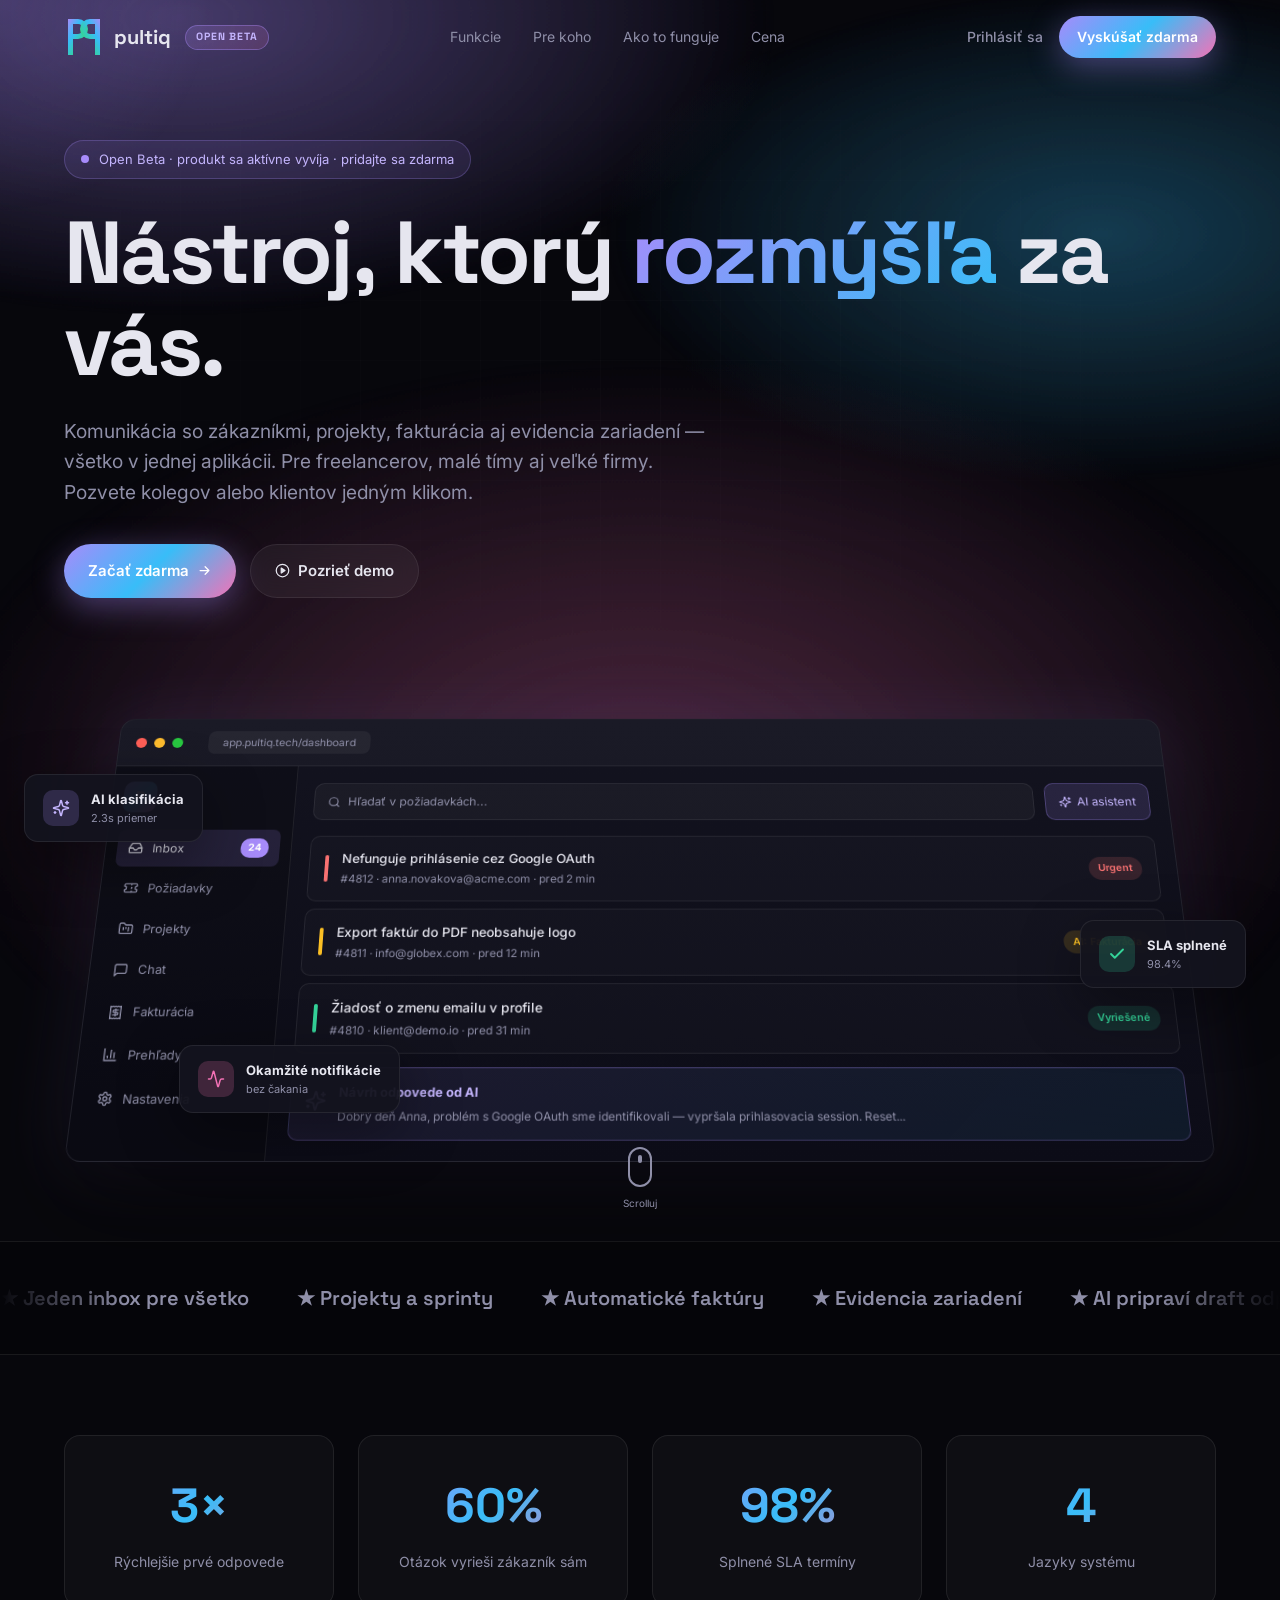
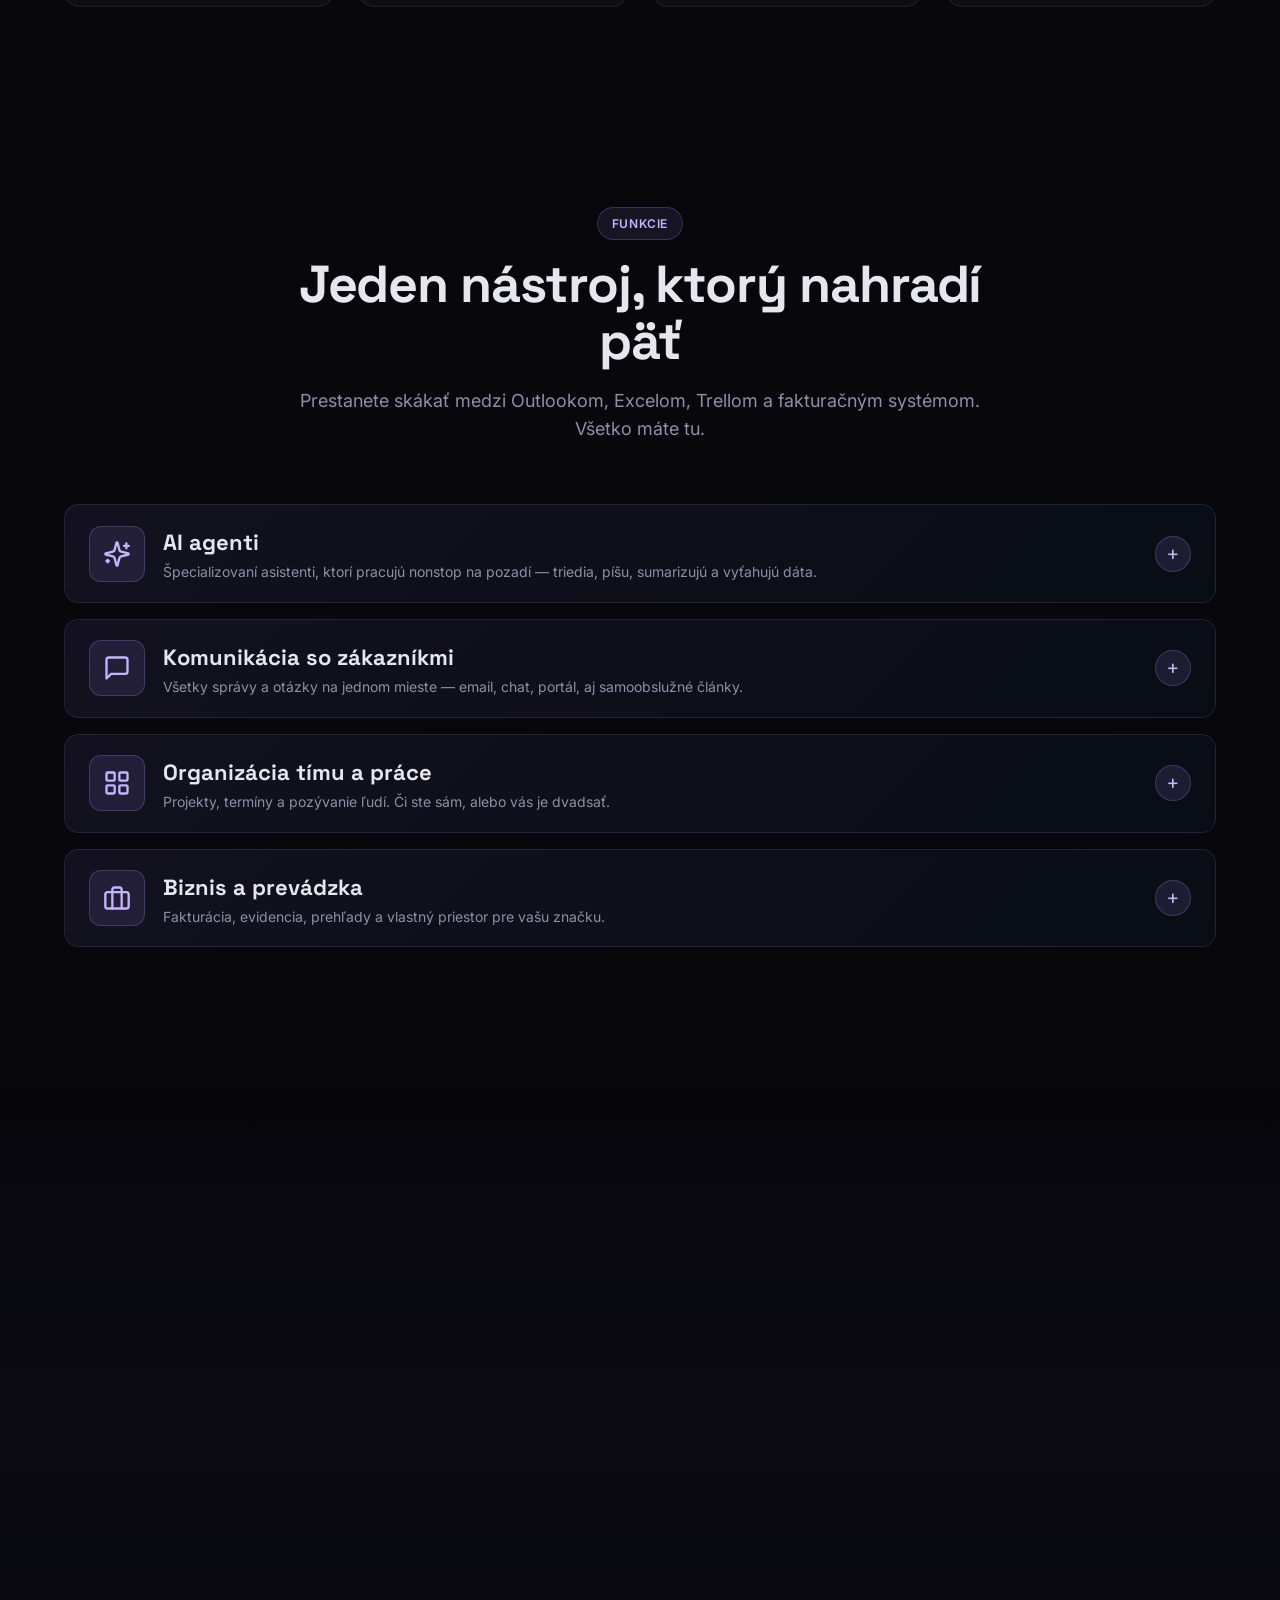
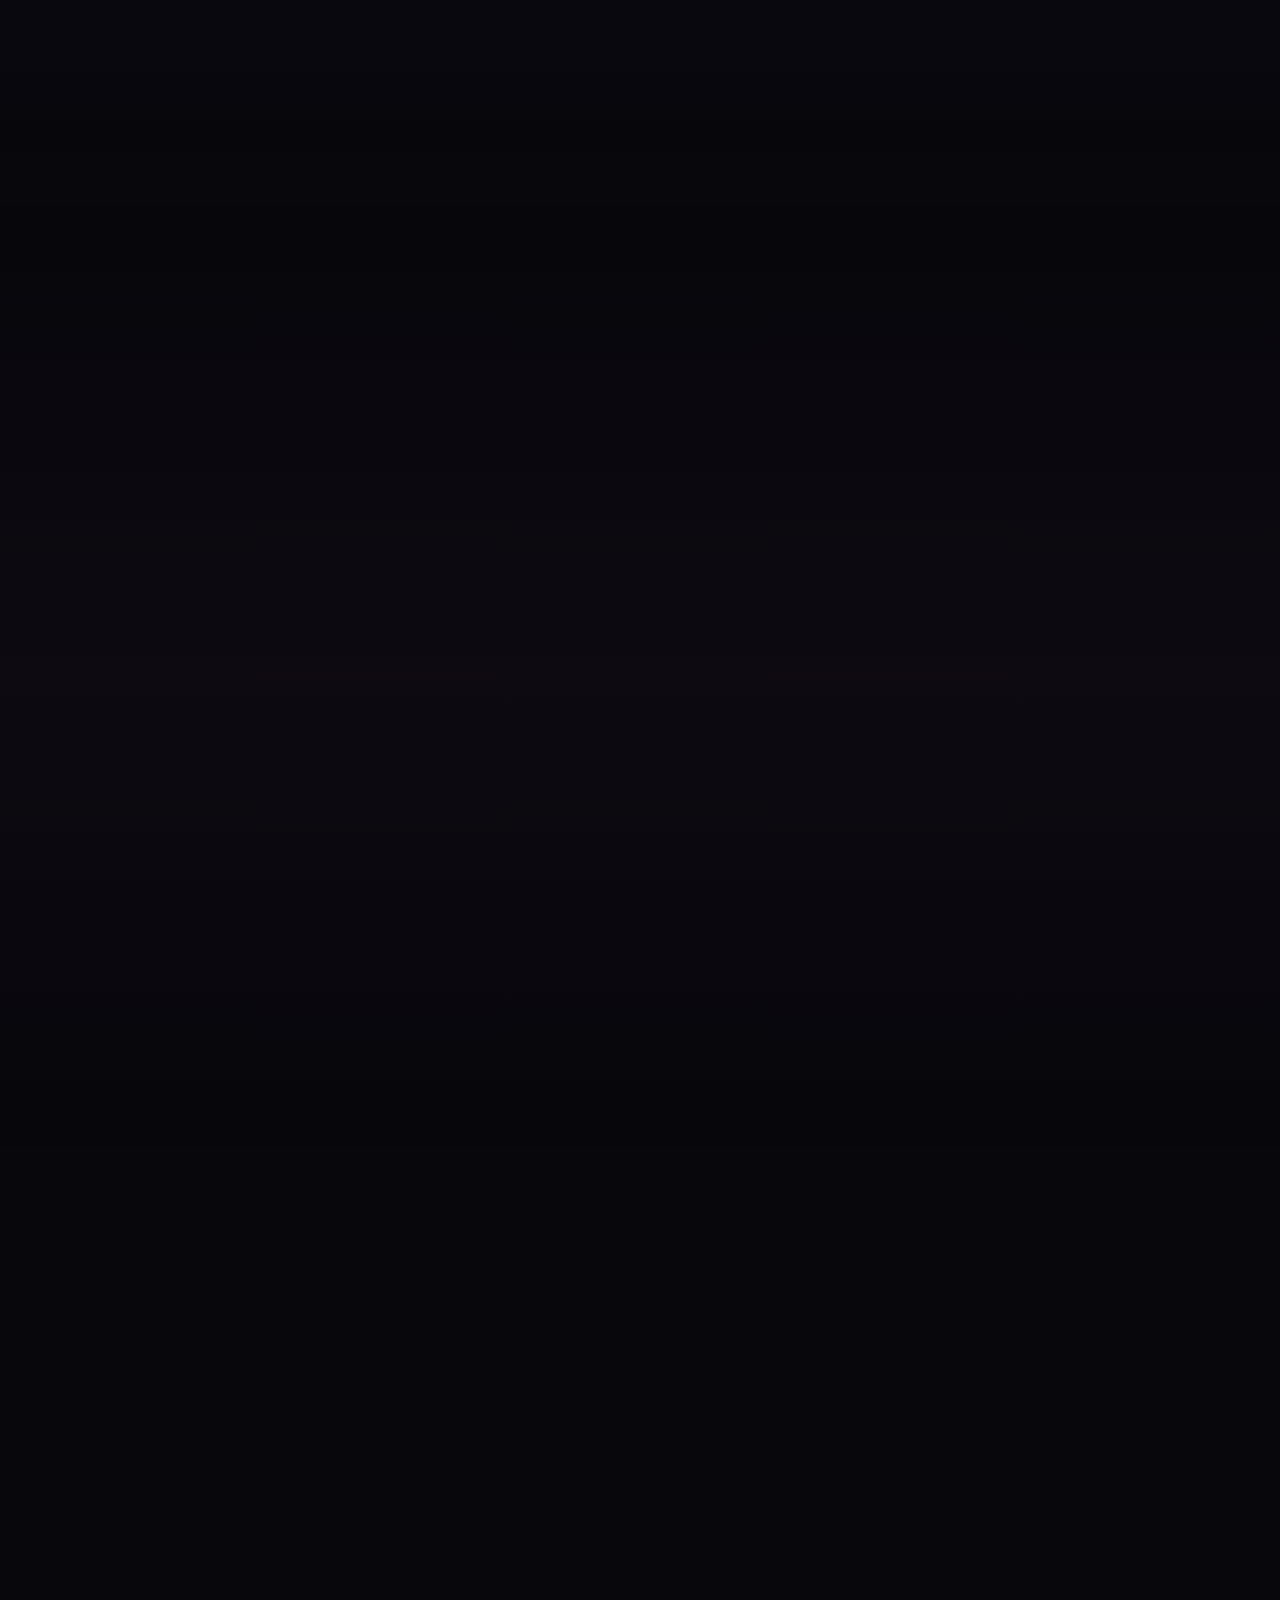
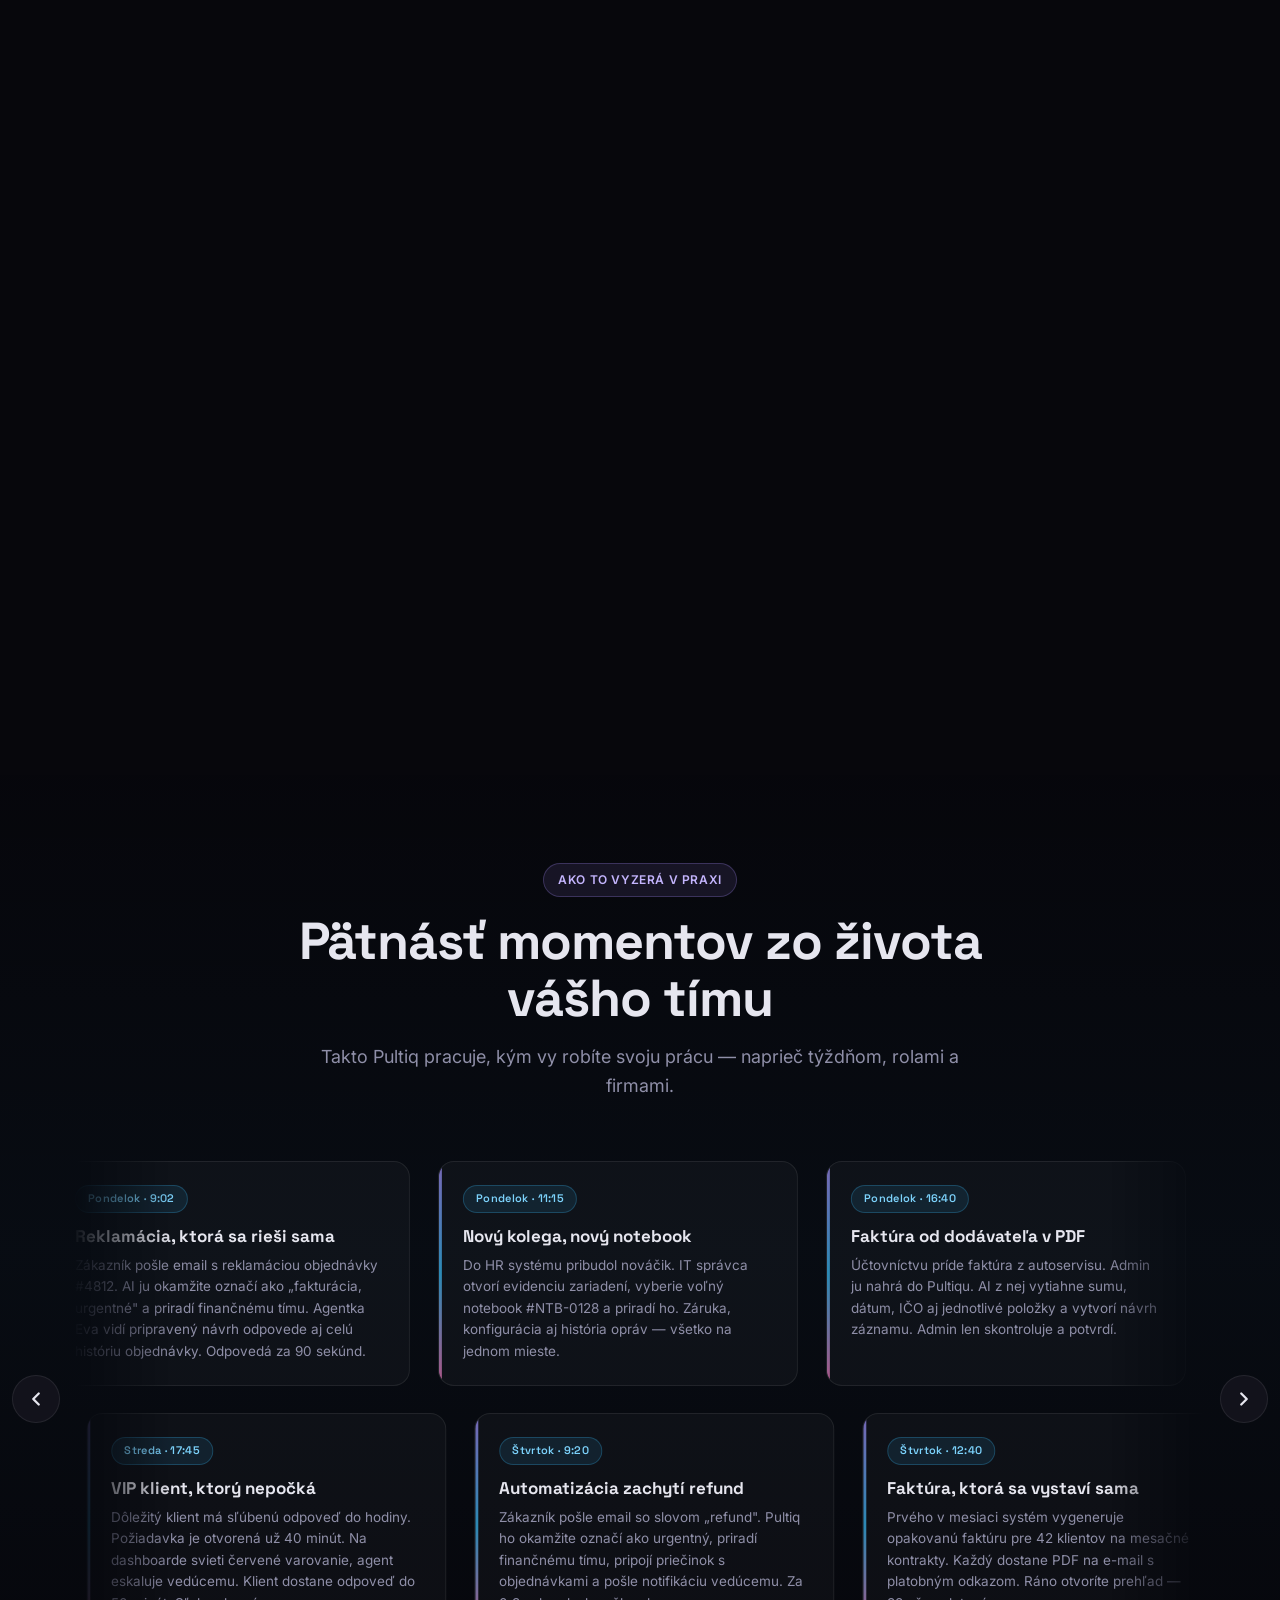
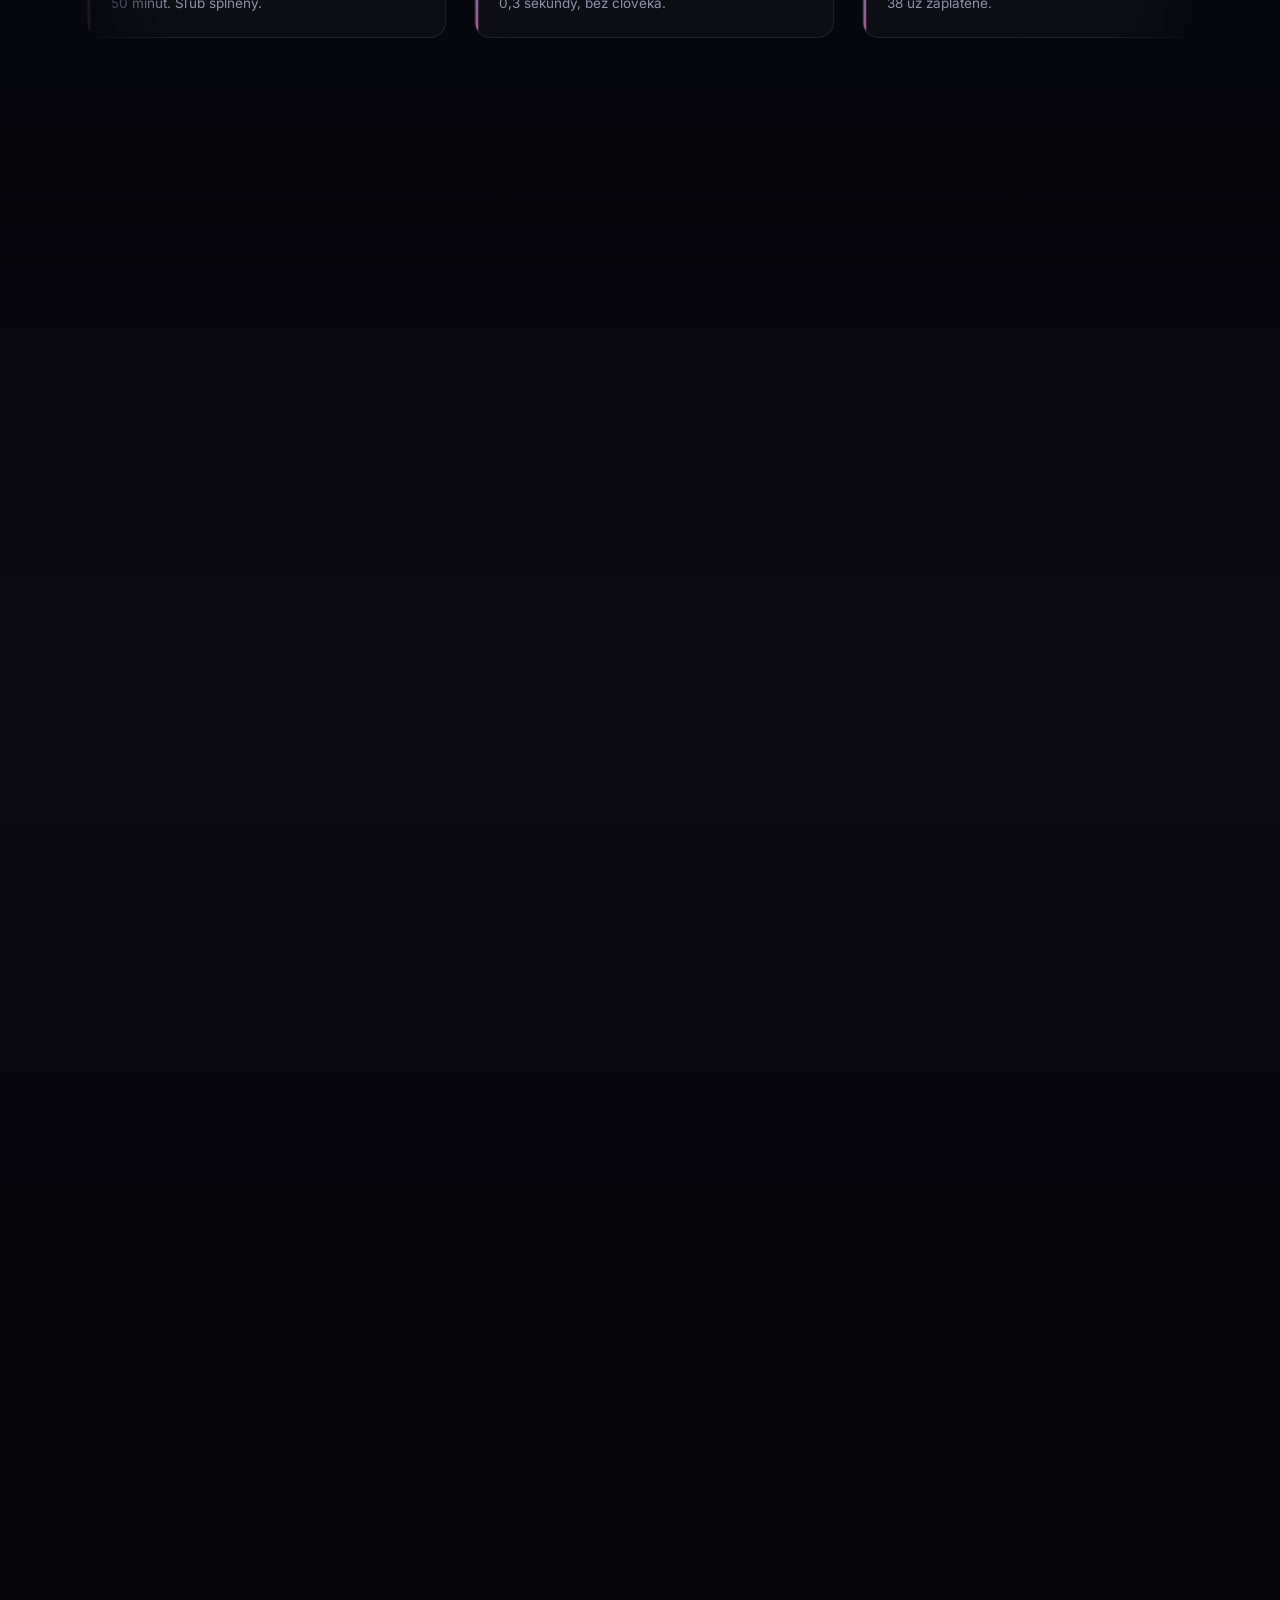
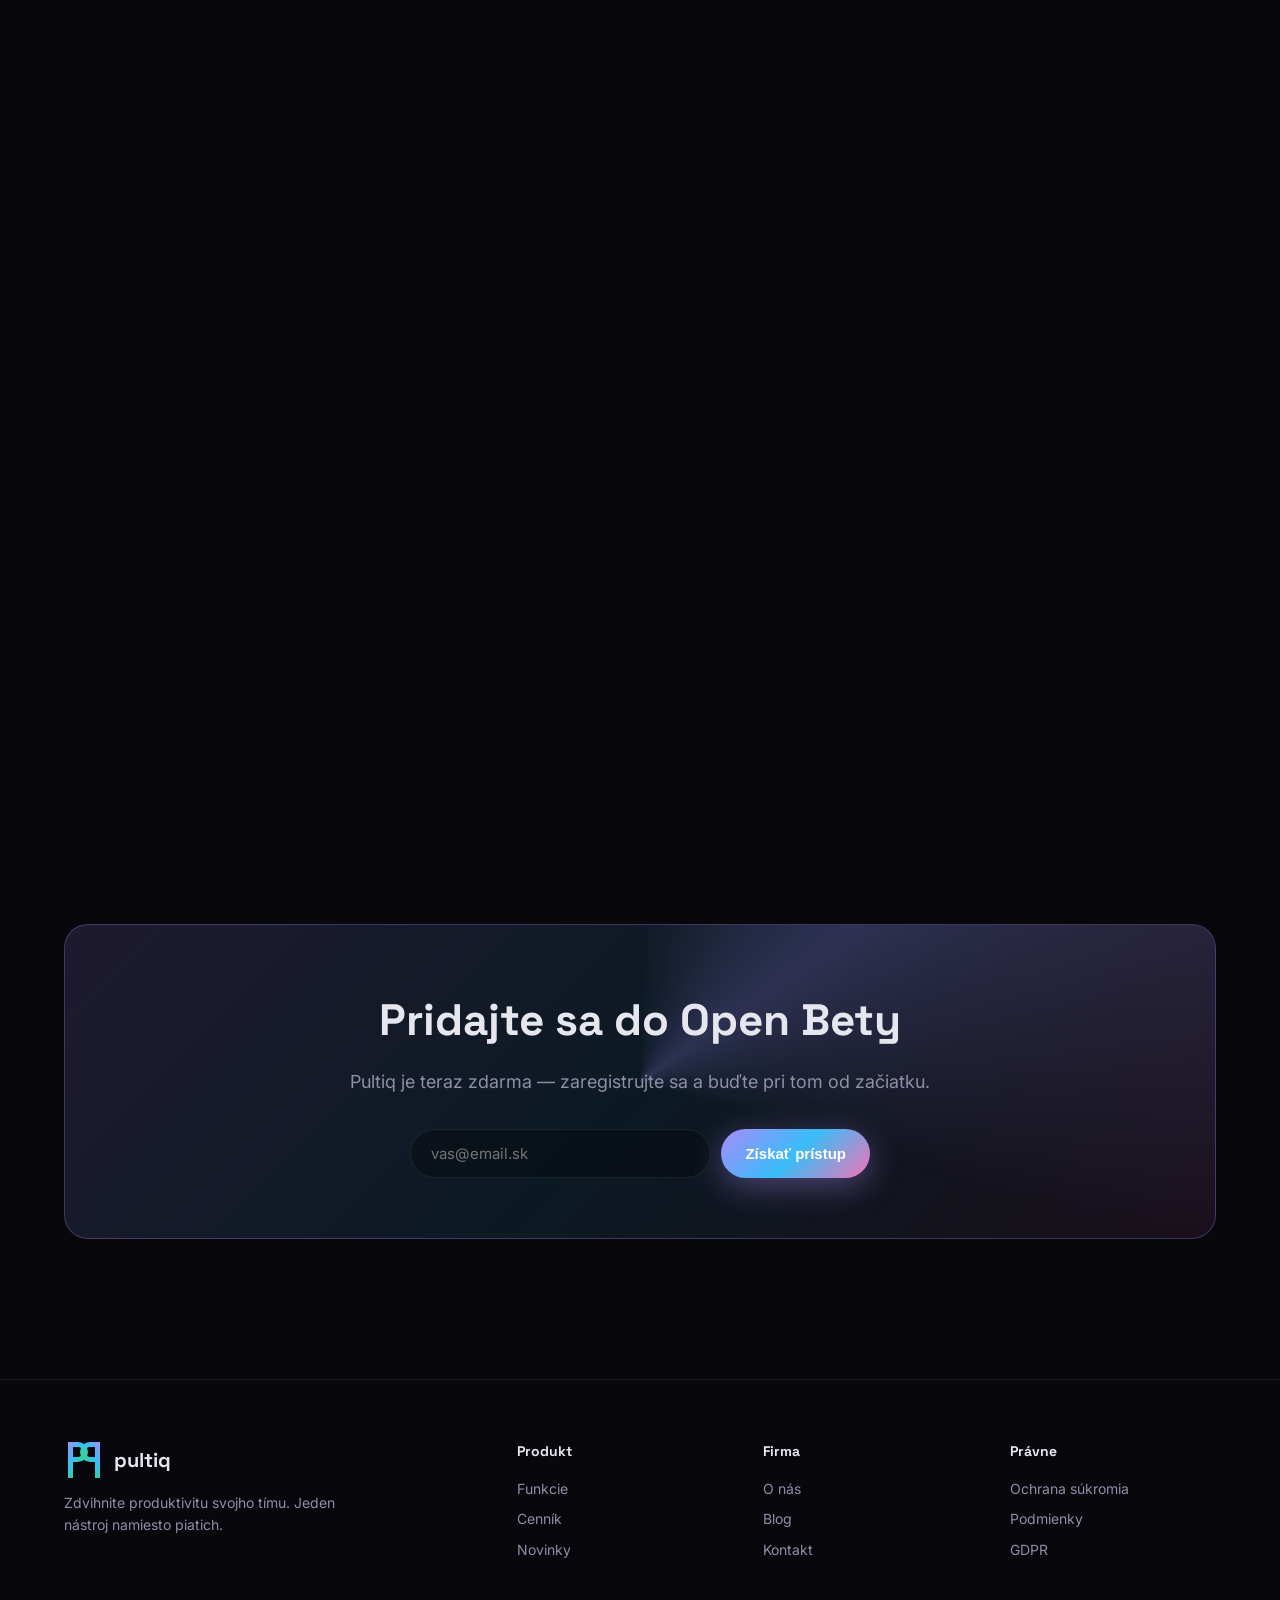
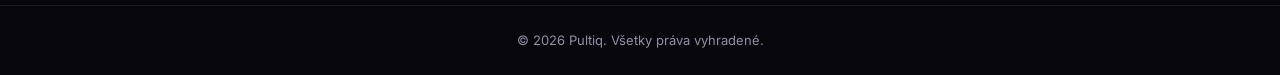
==== www.pultiq.tech/index.html @ 8285aac8 "Remove audience tag pills" ====
<!DOCTYPE html>
<html lang="sk">
<head>
<meta charset="UTF-8" />
<meta name="viewport" content="width=device-width, initial-scale=1.0" />
<title>Pultiq — Zdvihnite produktivitu svojho tímu</title>
<meta name="description" content="Pultiq zjednodušuje komunikáciu so zákazníkmi, projekty, fakturáciu aj evidenciu zariadení — všetko v jednej aplikácii, s AI asistentom." />
<link rel="preconnect" href="https://fonts.googleapis.com">
<link rel="preconnect" href="https://fonts.gstatic.com" crossorigin>
<link href="https://fonts.googleapis.com/css2?family=Inter:wght@300;400;500;600;700;800;900&family=Space+Grotesk:wght@400;500;700&display=swap" rel="stylesheet">
<link rel="icon" type="image/svg+xml" href="favicon.svg" />
<link rel="stylesheet" href="style.css" />
</head>
<body>

<!-- SVG icon sprite (Lucide-style, stroke-based) -->
<svg width="0" height="0" style="position:absolute" aria-hidden="true">
  <defs>
    <symbol id="i-sparkles" viewBox="0 0 24 24" fill="none" stroke="currentColor" stroke-width="2" stroke-linecap="round" stroke-linejoin="round"><path d="M9.937 15.5A2 2 0 0 0 8.5 14.063l-6.135-1.582a.5.5 0 0 1 0-.962L8.5 9.936A2 2 0 0 0 9.937 8.5l1.582-6.135a.5.5 0 0 1 .963 0L14.063 8.5A2 2 0 0 0 15.5 9.937l6.135 1.582a.5.5 0 0 1 0 .962L15.5 14.063a2 2 0 0 0-1.437 1.437l-1.582 6.135a.5.5 0 0 1-.963 0z"/><path d="M20 3v4"/><path d="M22 5h-4"/><path d="M4 17v2"/><path d="M5 18H3"/></symbol>
    <symbol id="i-message" viewBox="0 0 24 24" fill="none" stroke="currentColor" stroke-width="2" stroke-linecap="round" stroke-linejoin="round"><path d="M21 15a2 2 0 0 1-2 2H7l-4 4V5a2 2 0 0 1 2-2h14a2 2 0 0 1 2 2z"/></symbol>
    <symbol id="i-mail" viewBox="0 0 24 24" fill="none" stroke="currentColor" stroke-width="2" stroke-linecap="round" stroke-linejoin="round"><rect width="20" height="16" x="2" y="4" rx="2"/><path d="m22 7-8.97 5.7a1.94 1.94 0 0 1-2.06 0L2 7"/></symbol>
    <symbol id="i-book" viewBox="0 0 24 24" fill="none" stroke="currentColor" stroke-width="2" stroke-linecap="round" stroke-linejoin="round"><path d="M12 7v14"/><path d="M3 18a1 1 0 0 1-1-1V4a1 1 0 0 1 1-1h5a4 4 0 0 1 4 4 4 4 0 0 1 4-4h5a1 1 0 0 1 1 1v13a1 1 0 0 1-1 1h-6a3 3 0 0 0-3 3 3 3 0 0 0-3-3z"/></symbol>
    <symbol id="i-folder" viewBox="0 0 24 24" fill="none" stroke="currentColor" stroke-width="2" stroke-linecap="round" stroke-linejoin="round"><path d="M20 20a2 2 0 0 0 2-2V8a2 2 0 0 0-2-2h-7.9a2 2 0 0 1-1.69-.9L9.6 3.9A2 2 0 0 0 7.93 3H4a2 2 0 0 0-2 2v13a2 2 0 0 0 2 2Z"/><path d="M8 10v4"/><path d="M12 10v2"/><path d="M16 10v6"/></symbol>
    <symbol id="i-clock" viewBox="0 0 24 24" fill="none" stroke="currentColor" stroke-width="2" stroke-linecap="round" stroke-linejoin="round"><circle cx="12" cy="12" r="10"/><polyline points="12 6 12 12 16 14"/></symbol>
    <symbol id="i-zap" viewBox="0 0 24 24" fill="none" stroke="currentColor" stroke-width="2" stroke-linecap="round" stroke-linejoin="round"><path d="M4 14a1 1 0 0 1-.78-1.63l9.9-10.2a.5.5 0 0 1 .86.46l-1.92 6.02A1 1 0 0 0 13 10h7a1 1 0 0 1 .78 1.63l-9.9 10.2a.5.5 0 0 1-.86-.46l1.92-6.02A1 1 0 0 0 11 14z"/></symbol>
    <symbol id="i-timer" viewBox="0 0 24 24" fill="none" stroke="currentColor" stroke-width="2" stroke-linecap="round" stroke-linejoin="round"><line x1="10" x2="14" y1="2" y2="2"/><line x1="12" x2="15" y1="14" y2="11"/><circle cx="12" cy="14" r="8"/></symbol>
    <symbol id="i-receipt" viewBox="0 0 24 24" fill="none" stroke="currentColor" stroke-width="2" stroke-linecap="round" stroke-linejoin="round"><path d="M4 2v20l2-1 2 1 2-1 2 1 2-1 2 1 2-1 2 1V2l-2 1-2-1-2 1-2-1-2 1-2-1-2 1Z"/><path d="M16 8h-6a2 2 0 1 0 0 4h4a2 2 0 1 1 0 4H8"/><path d="M12 17.5v-11"/></symbol>
    <symbol id="i-monitor" viewBox="0 0 24 24" fill="none" stroke="currentColor" stroke-width="2" stroke-linecap="round" stroke-linejoin="round"><rect width="20" height="14" x="2" y="3" rx="2"/><line x1="8" x2="16" y1="21" y2="21"/><line x1="12" x2="12" y1="17" y2="21"/></symbol>
    <symbol id="i-chart" viewBox="0 0 24 24" fill="none" stroke="currentColor" stroke-width="2" stroke-linecap="round" stroke-linejoin="round"><path d="M3 3v18h18"/><path d="M18 17V9"/><path d="M13 17V5"/><path d="M8 17v-3"/></symbol>
    <symbol id="i-building" viewBox="0 0 24 24" fill="none" stroke="currentColor" stroke-width="2" stroke-linecap="round" stroke-linejoin="round"><path d="M6 22V4a2 2 0 0 1 2-2h8a2 2 0 0 1 2 2v18Z"/><path d="M6 12H4a2 2 0 0 0-2 2v6a2 2 0 0 0 2 2h2"/><path d="M18 9h2a2 2 0 0 1 2 2v9a2 2 0 0 1-2 2h-2"/><path d="M10 6h4"/><path d="M10 10h4"/><path d="M10 14h4"/><path d="M10 18h4"/></symbol>
    <symbol id="i-grid" viewBox="0 0 24 24" fill="none" stroke="currentColor" stroke-width="2" stroke-linecap="round" stroke-linejoin="round"><rect width="7" height="7" x="3" y="3" rx="1"/><rect width="7" height="7" x="14" y="3" rx="1"/><rect width="7" height="7" x="14" y="14" rx="1"/><rect width="7" height="7" x="3" y="14" rx="1"/></symbol>
    <symbol id="i-briefcase" viewBox="0 0 24 24" fill="none" stroke="currentColor" stroke-width="2" stroke-linecap="round" stroke-linejoin="round"><rect width="20" height="14" x="2" y="7" rx="2" ry="2"/><path d="M16 21V5a2 2 0 0 0-2-2h-4a2 2 0 0 0-2 2v16"/></symbol>
    <symbol id="i-user" viewBox="0 0 24 24" fill="none" stroke="currentColor" stroke-width="2" stroke-linecap="round" stroke-linejoin="round"><path d="M19 21v-2a4 4 0 0 0-4-4H9a4 4 0 0 0-4 4v2"/><circle cx="12" cy="7" r="4"/></symbol>
    <symbol id="i-bag" viewBox="0 0 24 24" fill="none" stroke="currentColor" stroke-width="2" stroke-linecap="round" stroke-linejoin="round"><path d="M6 2 3 6v14a2 2 0 0 0 2 2h14a2 2 0 0 0 2-2V6l-3-4Z"/><path d="M3 6h18"/><path d="M16 10a4 4 0 0 1-8 0"/></symbol>
    <symbol id="i-code" viewBox="0 0 24 24" fill="none" stroke="currentColor" stroke-width="2" stroke-linecap="round" stroke-linejoin="round"><path d="m18 16 4-4-4-4"/><path d="m6 8-4 4 4 4"/><path d="m14.5 4-5 16"/></symbol>
    <symbol id="i-office" viewBox="0 0 24 24" fill="none" stroke="currentColor" stroke-width="2" stroke-linecap="round" stroke-linejoin="round"><rect width="16" height="20" x="4" y="2" rx="2" ry="2"/><path d="M9 22v-4h6v4"/><path d="M8 6h.01"/><path d="M16 6h.01"/><path d="M12 6h.01"/><path d="M12 10h.01"/><path d="M12 14h.01"/><path d="M16 10h.01"/><path d="M16 14h.01"/><path d="M8 10h.01"/><path d="M8 14h.01"/></symbol>
    <symbol id="i-server" viewBox="0 0 24 24" fill="none" stroke="currentColor" stroke-width="2" stroke-linecap="round" stroke-linejoin="round"><rect width="20" height="8" x="2" y="2" rx="2" ry="2"/><rect width="20" height="8" x="2" y="14" rx="2" ry="2"/><line x1="6" x2="6.01" y1="6" y2="6"/><line x1="6" x2="6.01" y1="18" y2="18"/></symbol>
    <symbol id="i-inbox" viewBox="0 0 24 24" fill="none" stroke="currentColor" stroke-width="2" stroke-linecap="round" stroke-linejoin="round"><polyline points="22 12 16 12 14 15 10 15 8 12 2 12"/><path d="M5.45 5.11 2 12v6a2 2 0 0 0 2 2h16a2 2 0 0 0 2-2v-6l-3.45-6.89A2 2 0 0 0 16.76 4H7.24a2 2 0 0 0-1.79 1.11z"/></symbol>
    <symbol id="i-ticket" viewBox="0 0 24 24" fill="none" stroke="currentColor" stroke-width="2" stroke-linecap="round" stroke-linejoin="round"><path d="M2 9a3 3 0 1 1 0 6v2a2 2 0 0 0 2 2h16a2 2 0 0 0 2-2v-2a3 3 0 1 1 0-6V7a2 2 0 0 0-2-2H4a2 2 0 0 0-2 2Z"/><path d="M13 5v2"/><path d="M13 17v2"/><path d="M13 11v2"/></symbol>
    <symbol id="i-settings" viewBox="0 0 24 24" fill="none" stroke="currentColor" stroke-width="2" stroke-linecap="round" stroke-linejoin="round"><path d="M12.22 2h-.44a2 2 0 0 0-2 2v.18a2 2 0 0 1-1 1.73l-.43.25a2 2 0 0 1-2 0l-.15-.08a2 2 0 0 0-2.73.73l-.22.38a2 2 0 0 0 .73 2.73l.15.1a2 2 0 0 1 1 1.72v.51a2 2 0 0 1-1 1.74l-.15.09a2 2 0 0 0-.73 2.73l.22.38a2 2 0 0 0 2.73.73l.15-.08a2 2 0 0 1 2 0l.43.25a2 2 0 0 1 1 1.73V20a2 2 0 0 0 2 2h.44a2 2 0 0 0 2-2v-.18a2 2 0 0 1 1-1.73l.43-.25a2 2 0 0 1 2 0l.15.08a2 2 0 0 0 2.73-.73l.22-.39a2 2 0 0 0-.73-2.73l-.15-.08a2 2 0 0 1-1-1.74v-.5a2 2 0 0 1 1-1.74l.15-.09a2 2 0 0 0 .73-2.73l-.22-.38a2 2 0 0 0-2.73-.73l-.15.08a2 2 0 0 1-2 0l-.43-.25a2 2 0 0 1-1-1.73V4a2 2 0 0 0-2-2z"/><circle cx="12" cy="12" r="3"/></symbol>
    <symbol id="i-search" viewBox="0 0 24 24" fill="none" stroke="currentColor" stroke-width="2" stroke-linecap="round" stroke-linejoin="round"><circle cx="11" cy="11" r="8"/><path d="m21 21-4.3-4.3"/></symbol>
    <symbol id="i-check" viewBox="0 0 24 24" fill="none" stroke="currentColor" stroke-width="2.5" stroke-linecap="round" stroke-linejoin="round"><polyline points="20 6 9 17 4 12"/></symbol>
    <symbol id="i-activity" viewBox="0 0 24 24" fill="none" stroke="currentColor" stroke-width="2" stroke-linecap="round" stroke-linejoin="round"><path d="M22 12h-2.48a2 2 0 0 0-1.93 1.46l-2.35 8.36a.5.5 0 0 1-.96 0L9.24 2.18a.5.5 0 0 0-.96 0l-2.35 8.36A2 2 0 0 1 4 12H2"/></symbol>
    <symbol id="i-arrow-right" viewBox="0 0 24 24" fill="none" stroke="currentColor" stroke-width="2" stroke-linecap="round" stroke-linejoin="round"><path d="M5 12h14M13 6l6 6-6 6"/></symbol>
    <symbol id="i-play" viewBox="0 0 24 24" fill="none" stroke="currentColor" stroke-width="2" stroke-linecap="round" stroke-linejoin="round"><circle cx="12" cy="12" r="10"/><polygon points="10 8 16 12 10 16 10 8" fill="currentColor"/></symbol>
  </defs>
</svg>

<!-- Animated gradient background -->
<div class="bg-gradient"></div>
<div class="bg-grid"></div>
<div class="cursor-glow"></div>

<!-- Navigation -->
<nav class="nav">
  <div class="nav-inner">
    <a href="#" class="logo">
      <span class="logo-mark">
        <svg viewBox="90 80 180 200" xmlns="http://www.w3.org/2000/svg">
          <defs><linearGradient id="navG" x1="0%" y1="0%" x2="100%" y2="100%"><stop offset="0%" stop-color="#a78bfa"/><stop offset="33%" stop-color="#38bdf8"/><stop offset="66%" stop-color="#34d399"/><stop offset="100%" stop-color="#f472b6"/></linearGradient></defs>
          <g transform="translate(30 30)" fill="url(#navG)" fill-rule="evenodd"><path d="M 70 60 L 120 60 A 50 50 0 0 1 120 160 L 95 160 L 95 240 L 70 240 Z M 95 85 L 120 85 A 25 25 0 0 1 120 135 L 95 135 Z"/></g>
          <g transform="translate(330 30) scale(-1 1)" fill="url(#navG)" fill-rule="evenodd"><path d="M 70 60 L 120 60 A 50 50 0 0 1 120 160 L 95 160 L 95 240 L 70 240 Z M 95 85 L 120 85 A 25 25 0 0 1 120 135 L 95 135 Z"/></g>
        </svg>
      </span>
      <span>pultiq</span>
      <span class="beta-pill">Open Beta</span>
    </a>
    <ul class="nav-links">
      <li><a href="#features">Funkcie</a></li>
      <li><a href="#stack">Pre koho</a></li>
      <li><a href="#workflow">Ako to funguje</a></li>
      <li><a href="#pricing">Cena</a></li>
    </ul>
    <div class="nav-actions">
      <a href="/login" class="nav-signin">Prihlásiť sa</a>
      <a href="/register" class="btn btn-primary btn-sm">Vyskúšať zdarma</a>
    </div>
  </div>
</nav>

<!-- HERO -->
<section class="hero">
  <div class="container">
    <div class="hero-badge reveal">
      <span class="pulse-dot"></span>
      <span>Open Beta · produkt sa aktívne vyvíja · pridajte sa zdarma</span>
    </div>
    <h1 class="hero-title">
      <span class="word">Nástroj,</span>
      <span class="word">ktorý</span>
      <span class="word grad">rozmýšľa</span>
      <span class="word">za</span>
      <span class="word">vás.</span>
    </h1>
    <p class="hero-sub reveal">
      Komunikácia so zákazníkmi, projekty, fakturácia aj evidencia zariadení — všetko v jednej aplikácii.
      Pre freelancerov, malé tímy aj veľké firmy. Pozvete kolegov alebo klientov jedným klikom.
    </p>
    <div class="hero-ctas reveal">
      <a href="#cta" class="btn btn-primary">
        Začať zdarma
        <svg class="icon" width="18" height="18"><use href="#i-arrow-right"/></svg>
      </a>
      <a href="#demo" class="btn btn-ghost">
        <svg class="icon" width="18" height="18"><use href="#i-play"/></svg>
        Pozrieť demo
      </a>
    </div>

    <!-- Dashboard mockup -->
    <div class="hero-visual reveal">
      <div class="window">
        <div class="window-bar">
          <span class="dot red"></span><span class="dot yel"></span><span class="dot grn"></span>
          <div class="url-pill">app.pultiq.tech/dashboard</div>
        </div>
        <div class="window-body">
          <aside class="mock-side">
            <div class="mock-logo">P</div>
            <div class="mock-nav-item active"><svg class="icon"><use href="#i-inbox"/></svg><span>Inbox</span><span class="badge">24</span></div>
            <div class="mock-nav-item"><svg class="icon"><use href="#i-ticket"/></svg><span>Požiadavky</span></div>
            <div class="mock-nav-item"><svg class="icon"><use href="#i-folder"/></svg><span>Projekty</span></div>
            <div class="mock-nav-item"><svg class="icon"><use href="#i-message"/></svg><span>Chat</span></div>
            <div class="mock-nav-item"><svg class="icon"><use href="#i-receipt"/></svg><span>Fakturácia</span></div>
            <div class="mock-nav-item"><svg class="icon"><use href="#i-chart"/></svg><span>Prehľady</span></div>
            <div class="mock-nav-item"><svg class="icon"><use href="#i-settings"/></svg><span>Nastavenia</span></div>
          </aside>
          <div class="mock-main">
            <div class="mock-toolbar">
              <div class="mock-search"><svg class="icon"><use href="#i-search"/></svg><span>Hľadať v požiadavkách...</span></div>
              <div class="mock-pill"><svg class="icon"><use href="#i-sparkles"/></svg><span>AI asistent</span></div>
            </div>
            <div class="mock-ticket urgent">
              <div class="mock-prio p-high"></div>
              <div>
                <div class="mock-subj">Nefunguje prihlásenie cez Google OAuth</div>
                <div class="mock-meta">#4812 · anna.novakova@acme.com · pred 2 min</div>
              </div>
              <div class="mock-tag tag-red">Urgent</div>
            </div>
            <div class="mock-ticket">
              <div class="mock-prio p-med"></div>
              <div>
                <div class="mock-subj">Export faktúr do PDF neobsahuje logo</div>
                <div class="mock-meta">#4811 · info@globex.com · pred 12 min</div>
              </div>
              <div class="mock-tag tag-amber">AI: Fakturácia</div>
            </div>
            <div class="mock-ticket">
              <div class="mock-prio p-low"></div>
              <div>
                <div class="mock-subj">Žiadosť o zmenu emailu v profile</div>
                <div class="mock-meta">#4810 · klient@demo.io · pred 31 min</div>
              </div>
              <div class="mock-tag tag-green">Vyriešené</div>
            </div>
            <div class="mock-ai">
              <div class="mock-ai-icon"><svg class="icon"><use href="#i-sparkles"/></svg></div>
              <div>
                <div class="mock-ai-title">Návrh odpovede od AI</div>
                <div class="mock-ai-body">Dobrý deň Anna, problém s Google OAuth sme identifikovali — vypršala prihlasovacia session. Reset...</div>
              </div>
            </div>
          </div>
        </div>
      </div>
      <div class="floating-card fc-1">
        <div class="fc-icon"><svg class="icon"><use href="#i-sparkles"/></svg></div>
        <div><strong>AI klasifikácia</strong><span>2.3s priemer</span></div>
      </div>
      <div class="floating-card fc-2">
        <div class="fc-icon green"><svg class="icon"><use href="#i-check"/></svg></div>
        <div><strong>SLA splnené</strong><span>98.4%</span></div>
      </div>
      <div class="floating-card fc-3">
        <div class="fc-icon purple"><svg class="icon"><use href="#i-activity"/></svg></div>
        <div><strong>Okamžité notifikácie</strong><span>bez čakania</span></div>
      </div>
    </div>
  </div>

  <!-- Scroll indicator -->
  <div class="scroll-hint">
    <span></span>
    <small>Scrolluj</small>
  </div>
</section>

<!-- Benefit ticker -->
<section class="ticker-section">
  <div class="ticker">
    <div class="ticker-track">
      <span>★ Jeden inbox pre všetko</span><span>★ Projekty a sprinty</span><span>★ Automatické faktúry</span><span>★ Evidencia zariadení</span><span>★ AI pripraví draft odpovede</span><span>★ Stopky na úlohy</span><span>★ Automatické eskalácie</span><span>★ Vlastný branding</span><span>★ SK · CS · EN · DE</span>
      <span>★ Jeden inbox pre všetko</span><span>★ Projekty a sprinty</span><span>★ Automatické faktúry</span><span>★ Evidencia zariadení</span><span>★ AI pripraví draft odpovede</span><span>★ Stopky na úlohy</span><span>★ Automatické eskalácie</span><span>★ Vlastný branding</span><span>★ SK · CS · EN · DE</span>
    </div>
  </div>
</section>

<!-- STATS -->
<section class="stats">
  <div class="container stats-grid">
    <div class="stat"><div class="stat-num" data-count="3" data-suffix="×">0</div><div class="stat-lbl">Rýchlejšie prvé odpovede</div></div>
    <div class="stat"><div class="stat-num" data-count="60" data-suffix="%">0</div><div class="stat-lbl">Otázok vyrieši zákazník sám</div></div>
    <div class="stat"><div class="stat-num" data-count="98" data-suffix="%">0</div><div class="stat-lbl">Splnené SLA termíny</div></div>
    <div class="stat"><div class="stat-num" data-count="4">0</div><div class="stat-lbl">Jazyky systému</div></div>
  </div>
</section>

<!-- FEATURES -->
<section class="section" id="features">
  <div class="container">
    <div class="section-head reveal">
      <div class="eyebrow">Funkcie</div>
      <h2>Jeden nástroj, ktorý nahradí päť</h2>
      <p>Prestanete skákať medzi Outlookom, Excelom, Trellom a fakturačným systémom. Všetko máte tu.</p>
    </div>

    <!-- Category: AI agents -->
    <details class="feature-cat reveal">
      <summary class="cat-head">
        <span class="cat-icon"><svg class="icon"><use href="#i-sparkles"/></svg></span>
        <div>
          <h3>AI agenti</h3>
          <p>Špecializovaní asistenti, ktorí pracujú nonstop na pozadí — triedia, píšu, sumarizujú a vyťahujú dáta.</p>
        </div>
        <span class="cat-toggle" aria-hidden="true">+</span>
      </summary>
      <div class="feature-grid">
        <article class="feature reveal">
          <div class="feature-icon"><svg class="icon"><use href="#i-zap"/></svg></div>
          <h3>Triage agent</h3>
          <p>Každú prichádzajúcu požiadavku zatriedi do kategórie, určí prioritu a priradí správnemu tímu. Za 0,3 sekundy, bez čakania na človeka. Vy otvoríte schránku a všetko je už usporiadané.</p>
        </article>
        <article class="feature reveal">
          <div class="feature-icon"><svg class="icon"><use href="#i-message"/></svg></div>
          <h3>Asistent odpovedí</h3>
          <p>Pripraví draft odpovede podľa histórie klienta, tónu komunikácie a návodov v systéme. Vy len upravíte, čo treba, a pošlete. Tri minúty práce namiesto pätnásť.</p>
        </article>
        <article class="feature reveal">
          <div class="feature-icon"><svg class="icon"><use href="#i-book"/></svg></div>
          <h3>Sumarizátor vlákien</h3>
          <p>Preberáte dlhú konverzáciu s 30 správami? AI vám za dve sekundy napíše, o čom to je, čo sa už skúsilo a čo klient chce. Žiadne čítanie hore-dolu celou históriou.</p>
        </article>
        <article class="feature reveal">
          <div class="feature-icon"><svg class="icon"><use href="#i-receipt"/></svg></div>
          <h3>Extraktor dokumentov</h3>
          <p>PDF faktúra od dodávateľa, cenová ponuka, objednávkový list. AI z nich vytiahne sumy, IČO, dátumy, položky — a vytvorí pripravený záznam. Vy len skontrolujete a potvrdíte.</p>
        </article>
      </div>
    </details>

    <!-- Category 1 -->
    <details class="feature-cat reveal">
      <summary class="cat-head">
        <span class="cat-icon"><svg class="icon"><use href="#i-message"/></svg></span>
        <div>
          <h3>Komunikácia so zákazníkmi</h3>
          <p>Všetky správy a otázky na jednom mieste — email, chat, portál, aj samoobslužné články.</p>
        </div>
        <span class="cat-toggle" aria-hidden="true">+</span>
      </summary>
      <div class="feature-grid">
        <article class="feature reveal">
          <div class="feature-icon"><svg class="icon"><use href="#i-message"/></svg></div>
          <h3>Chat na vašom webe</h3>
          <p>Pridajte na web chatovacie okienko — zákazník sa pýta, agent odpovedá. Keď sa konverzácia skomplikuje, jedným klikom z nej spravíte požiadavku aj s celou históriou rozhovoru.</p>
        </article>
        <article class="feature reveal">
          <div class="feature-icon"><svg class="icon"><use href="#i-mail"/></svg></div>
          <h3>Email, ktorý sa nestratí</h3>
          <p>Zákazník napíše na pomoc@vaša-firma.sk — automaticky sa to zobrazí ako požiadavka. Keď mu odpoviete z Pultiqu, dostane bežný email. Nikto sa nemusí učiť nový nástroj.</p>
        </article>
        <article class="feature reveal">
          <div class="feature-icon"><svg class="icon"><use href="#i-book"/></svg></div>
          <h3>Svojpomoc pre zákazníkov</h3>
          <p>Napíšte raz článok „Ako zmením fakturačnú adresu" — a 8 z 10 ľudí si odpoveď nájde sám. Menej požiadaviek pre vás, rýchlejšia pomoc pre nich. Všetci spokojnejší.</p>
        </article>
        <article class="feature reveal">
          <div class="feature-icon"><svg class="icon"><use href="#i-inbox"/></svg></div>
          <h3>Spoločný inbox pre tím</h3>
          <p>Každý v tíme vidí, kto čo rieši a v akom stave. Interné poznámky vidia len kolegovia, nie klient. Žiadne duplicitné odpovede, žiadne „myslel som, že to rieši niekto iný".</p>
        </article>
      </div>
    </details>

    <!-- Category 2 -->
    <details class="feature-cat reveal">
      <summary class="cat-head">
        <span class="cat-icon"><svg class="icon"><use href="#i-grid"/></svg></span>
        <div>
          <h3>Organizácia tímu a práce</h3>
          <p>Projekty, termíny a pozývanie ľudí. Či ste sám, alebo vás je dvadsať.</p>
        </div>
        <span class="cat-toggle" aria-hidden="true">+</span>
      </summary>
      <div class="feature-grid">
        <article class="feature reveal">
          <div class="feature-icon"><svg class="icon"><use href="#i-folder"/></svg></div>
          <h3>Projektový manažér</h3>
          <p>Veľkú zákazku rozdelíte na projekt so sprintami, míľnikmi a úlohami. <strong>Pozvete kolegov alebo klientov jedným e-mailom</strong> — dostanú prístup len k tomu, čo majú vidieť. Burndown graf ukáže, či stíhate termín.</p>
        </article>
        <article class="feature reveal">
          <div class="feature-icon"><svg class="icon"><use href="#i-clock"/></svg></div>
          <h3>Strážca termínov (SLA)</h3>
          <p>Sľúbili ste klientom odpoveď do hodiny? Pri každej požiadavke vidíte odpočítavanie. Keď to začne horieť, systém sám eskaluje na vedúceho a pošle notifikáciu.</p>
        </article>
        <article class="feature reveal">
          <div class="feature-icon"><svg class="icon"><use href="#i-zap"/></svg></div>
          <h3>Automatizácie a makrá</h3>
          <p>Požiadavka obsahuje slovo „refund"? Hoď to finančnému tímu a označ ako urgent. Opakujúce sa odpovede cez makrá klikom. Systém pracuje 24/7, aj keď vy spíte.</p>
        </article>
        <article class="feature reveal">
          <div class="feature-icon"><svg class="icon"><use href="#i-timer"/></svg></div>
          <h3>Stopky na prácu</h3>
          <p>Pracujete na úlohe — stopky bežia. Na konci týždňa viete, kto na čom strávil koľko času. Ideálne pre freelancerov a agentúry, ktoré fakturujú podľa hodín.</p>
        </article>
      </div>
    </details>

    <!-- Category 3 -->
    <details class="feature-cat reveal">
      <summary class="cat-head">
        <span class="cat-icon"><svg class="icon"><use href="#i-briefcase"/></svg></span>
        <div>
          <h3>Biznis a prevádzka</h3>
          <p>Fakturácia, evidencia, prehľady a vlastný priestor pre vašu značku.</p>
        </div>
        <span class="cat-toggle" aria-hidden="true">+</span>
      </summary>
      <div class="feature-grid">
        <article class="feature reveal">
          <div class="feature-icon"><svg class="icon"><use href="#i-receipt"/></svg></div>
          <h3>Fakturácia bez starostí</h3>
          <p>Faktúry sa generujú samé — <strong>z odpracovaných hodín alebo opakovane každý mesiac</strong>. Prišla vám faktúra v PDF od dodávateľa? AI z nej vytiahne sumy a položky za vás.</p>
        </article>
        <article class="feature reveal">
          <div class="feature-icon"><svg class="icon"><use href="#i-monitor"/></svg></div>
          <h3>Evidencia zariadení</h3>
          <p>Notebooky, servery, tlačiarne — viete, kto ich má, kedy končí záruka a čo je v servise. Každé zariadenie má vlastný štítok a prepojenie na klienta alebo zamestnanca.</p>
        </article>
        <article class="feature reveal">
          <div class="feature-icon"><svg class="icon"><use href="#i-chart"/></svg></div>
          <h3>Prehľady pre šéfa (aj pre seba)</h3>
          <p>Koľko trvala priemerná odpoveď minulý týždeň? Ktorý projekt žerie najviac času? Koľko ste vyfakturovali tento mesiac? Všetko na jednom dashboarde.</p>
        </article>
        <article class="feature reveal">
          <div class="feature-icon"><svg class="icon"><use href="#i-building"/></svg></div>
          <h3>Vlastný priestor</h3>
          <p>Vaše logo, vaše farby, vaša doména. Prihlásenie cez firemný účet, vlastný časový formát, jazyk tímu. Vaše dáta sú bezpečne oddelené od ostatných.</p>
        </article>
      </div>
    </details>
  </div>
</section>

<!-- WORKFLOW -->
<section class="section workflow" id="workflow">
  <div class="container">
    <div class="section-head reveal">
      <div class="eyebrow">Ako to funguje</div>
      <h2>Od správy k vyriešeniu za minúty</h2>
    </div>
    <div class="steps">
      <div class="step reveal">
        <div class="step-num">01</div>
        <h3>Zákazník píše</h3>
        <p>Email, chat, portál — všetko sa zbehne na jedno miesto. Žiadne preskakovanie medzi nástrojmi.</p>
      </div>
      <div class="step reveal">
        <div class="step-num">02</div>
        <h3>AI prevezme</h3>
        <p>Určí tému, prioritu, nájde podobné vyriešené prípady a pripraví návrh odpovede.</p>
      </div>
      <div class="step reveal">
        <div class="step-num">03</div>
        <h3>Systém pracuje</h3>
        <p>Pravidlá posunú požiadavku správnemu agentovi a spustia odpočet termínu. Bez klikania.</p>
      </div>
      <div class="step reveal">
        <div class="step-num">04</div>
        <h3>Hotovo</h3>
        <p>Agent pošle odpoveď, zákazník ju dostane mailom. Vy vidíte, ako dlho to trvalo.</p>
      </div>
    </div>
  </div>
</section>

<!-- COMPARISON -->
<section class="section compare-section">
  <div class="container">
    <div class="section-head reveal">
      <div class="eyebrow">Pred a po</div>
      <h2>Takto vyzerá bežný týždeň — s Pultiqom a bez neho</h2>
      <p>Štyri Outlook kartičky, Excel s hodinami, Trello s úlohami, chat v Messengeri. Znie to povedome?</p>
    </div>
    <div class="compare-grid">
      <div class="compare-col compare-before reveal">
        <div class="compare-head">
          <span class="compare-badge bad">Bez Pultiqu</span>
          <h3>Chaos v piatich nástrojoch</h3>
        </div>
        <ul class="compare-list">
          <li>Emaily v Outlooku, chat v Messengeri, úlohy v Trelle — nikto nevie, kde hľadať</li>
          <li>„Kto mu to posledne odpovedal?" — hľadáte v histórii mailov 20 minút</li>
          <li>Faktúry píšete ručne v Exceli na konci mesiaca, nejaké hodiny zabudnete</li>
          <li>Klient sa pýta: „Kedy to bude hotové?" — nemáte čo odpovedať</li>
          <li>Dôležitý email sa stratí medzi 200 ďalšími</li>
          <li>Nový kolega sa 2 týždne učí, kde čo je</li>
        </ul>
      </div>
      <div class="compare-col compare-after reveal">
        <div class="compare-head">
          <span class="compare-badge good">S Pultiqom</span>
          <h3>Všetko na jednom mieste</h3>
        </div>
        <ul class="compare-list">
          <li>Jeden inbox — email, chat, portál. Nič vám neunikne</li>
          <li>Každá požiadavka má celú históriu vrátane interných poznámok</li>
          <li>Stopky počas mesiaca → faktúry sa pripravia samé, skontrolujete a pošlete</li>
          <li>Klient má vlastný portál alebo prístup do projektu — vidí stav sám</li>
          <li>SLA s odpočítavaním, automatické eskalácie, žiadne horiace termíny</li>
          <li>Nový kolega dostane prístup za minútu a hneď vidí, čo má robiť</li>
        </ul>
      </div>
    </div>
  </div>
</section>

<!-- AUDIENCE -->
<section class="section stack-section" id="stack">
  <div class="container">
    <div class="section-head reveal">
      <div class="eyebrow">Pre koho</div>
      <h2>Od jedného človeka po veľkú firmu</h2>
      <p>Pultiq rastie s vami — začnite ako freelancer, pokračujte ako tím.</p>
    </div>
    <div class="audience-strips">
      <details class="audience-strip reveal" style="--strip:linear-gradient(135deg,#a78bfa,#ec4899)">
        <summary class="strip-head">
          <div class="strip-icon"><svg class="icon"><use href="#i-user"/></svg></div>
          <div class="strip-body">
            <h3>Freelanceri a jednotlivci</h3>
            <p>Vlastné projekty so stopkami, automatická fakturácia, projekt manažér na mieru. Pozvete klienta do projektu jedným e-mailom — vidí postup, schvaľuje úlohy, komunikuje priamo.</p>
          </div>
          <span class="strip-toggle" aria-hidden="true">+</span>
        </summary>
        <div class="strip-detail strip-detail-3">
          <div>
            <h4>Typické situácie</h4>
            <ul>
              <li>Pracujete pre 3–5 klientov naraz a každý chce iný „status update"</li>
              <li>Fakturujete podľa hodín, ale na konci mesiaca hľadáte, čo ste kedy robili</li>
              <li>Klient sa pýta cez WhatsApp, e-mail, SMS — komunikácia je roztrhaná</li>
              <li>Nemáte back-office tím, musíte všetko stihnúť sami</li>
              <li>Pri veľkej zákazke strácate prehľad, čo je hotové a čo čaká</li>
            </ul>
          </div>
          <div>
            <h4>Čo vám Pultiq prinesie</h4>
            <ul>
              <li>Stopky pri úlohách, faktúra sa napíše sama z odpracovaných hodín</li>
              <li>Každý klient má vlastný portál — vidí svoj projekt, úlohy, stav</li>
              <li>Všetka komunikácia v jednom mieste — e-mail, chat, komentáre k úlohám</li>
              <li>AI asistent pripraví odpovede, vy dokončíte prácu pre ďalšieho klienta</li>
              <li>Šablóny projektov — nové zákazky nasadíte za 30 sekúnd</li>
            </ul>
          </div>
          <div class="strip-detail-highlight">
            <h4>Projekt manažér (aj pre sólo)</h4>
            <ul>
              <li><strong>Projekt na každú zákazku</strong> — nie viac roztratených úloh v Notion, Apple Notes a hlavách</li>
              <li><strong>Míľniky a sprinty</strong> — rozdelíte si prácu na etapy, klient vidí postup bez toho, aby sa pýtal</li>
              <li><strong>Úlohy so stopkami</strong> — pri každej úlohe meriate čas, na konci viete, koľko trvala</li>
              <li><strong>Rozpočet vs. skutočnosť</strong> — dostávate varovanie, keď sa blížite k limitu hodín dohodnutých s klientom</li>
              <li><strong>Pozvánka klienta</strong> — môže komentovať úlohy, schváliť návrhy, stiahnuť si výstupy</li>
              <li><strong>Burndown graf</strong> — vidíte, či do termínu stíhate alebo máte zrýchliť</li>
            </ul>
          </div>
        </div>
      </details>
      <details class="audience-strip reveal" style="--strip:linear-gradient(135deg,#38bdf8,#6366f1)">
        <summary class="strip-head">
          <div class="strip-icon"><svg class="icon"><use href="#i-bag"/></svg></div>
          <div class="strip-body">
            <h3>E-shopy</h3>
            <p>Reklamácie, vratky, otázky k doprave a objednávkam. Všetko previazané s konkrétnym zákazníkom a jeho históriou nákupov.</p>
          </div>
          <span class="strip-toggle" aria-hidden="true">+</span>
        </summary>
        <div class="strip-detail">
          <div>
            <h4>Typické situácie</h4>
            <ul>
              <li>Zákazník pošle reklamáciu bez čísla objednávky — musíte ho dohľadávať</li>
              <li>V sezóne vám príde 5× viac správ, tím sa v tom topí</li>
              <li>Rovnaké otázky denne: „Kedy mi to príde?", „Ako vrátiť tovar?"</li>
              <li>Tím nepozná celú históriu nákupov a správanie klienta</li>
            </ul>
          </div>
          <div>
            <h4>Čo vám Pultiq prinesie</h4>
            <ul>
              <li>AI automaticky kategorizuje: „doprava", „reklamácia", „fakturácia"</li>
              <li>Chat widget priamo v e-shope, napojený na profil zákazníka</li>
              <li>Návody ako verejné články — 8 z 10 zákazníkov si odpovie sám</li>
              <li>Vidíte históriu nákupov pri každej požiadavke bez preklikávania</li>
            </ul>
          </div>
        </div>
      </details>
      <details class="audience-strip reveal" style="--strip:linear-gradient(135deg,#34d399,#06b6d4)">
        <summary class="strip-head">
          <div class="strip-icon"><svg class="icon"><use href="#i-code"/></svg></div>
          <div class="strip-body">
            <h3>SaaS a softvérové firmy</h3>
            <p>Bug reporty, žiadosti o funkcie, technická pomoc. Agenti vidia celý kontext od prvej správy, vývojári dostanú jasné zadanie.</p>
          </div>
          <span class="strip-toggle" aria-hidden="true">+</span>
        </summary>
        <div class="strip-detail">
          <div>
            <h4>Typické situácie</h4>
            <ul>
              <li>Bug reporty chodia cez e-mail, Discord, Intercom — vývojári ich nevidia všetky</li>
              <li>Klient pošle screenshot, podporák ho prepošle devovi, dev stratí kontext</li>
              <li>Feature requesty nikde neevidujete, zákazník sa pýta „a kedy to bude?"</li>
              <li>Onboarding nového klienta zaberie 3 dni klikania</li>
            </ul>
          </div>
          <div>
            <h4>Čo vám Pultiq prinesie</h4>
            <ul>
              <li>Chat → požiadavka → úloha v sprinte jedným klikom</li>
              <li>AI zhrnie dlhé vlákno do 3 viet pre vývojára</li>
              <li>Klient v portáli vidí stav svojho bugu alebo featury</li>
              <li>API a webhooky pre integrácie s vašimi internými nástrojmi</li>
            </ul>
          </div>
        </div>
      </details>
      <details class="audience-strip reveal" style="--strip:linear-gradient(135deg,#fbbf24,#f472b6)">
        <summary class="strip-head">
          <div class="strip-icon"><svg class="icon"><use href="#i-office"/></svg></div>
          <div class="strip-body">
            <h3>Agentúry a B2B</h3>
            <p>Komunikácia s klientmi so zárukami SLA, projekty so sprintami a míľnikmi, stopky strážia čas, faktúra sa píše sama z odpracovaných hodín.</p>
          </div>
          <span class="strip-toggle" aria-hidden="true">+</span>
        </summary>
        <div class="strip-detail">
          <div>
            <h4>Typické situácie</h4>
            <ul>
              <li>Sľúbili ste VIP klientovi odpoveď do 2h, v strese si nepamätáte kedy to začalo</li>
              <li>Fakturujete podľa hodín, ale senior programátor zabúda písať timesheety</li>
              <li>Klient chce reporty — zostavujete ich ručne v Exceli</li>
              <li>V tíme sa mení zodpovednosť, niekto niekedy niečo niekomu odpíše</li>
            </ul>
          </div>
          <div>
            <h4>Čo vám Pultiq prinesie</h4>
            <ul>
              <li>SLA s odpočítavaním pre každého klienta zvlášť</li>
              <li>Stopky → faktúra: žiadne zabudnuté hodiny</li>
              <li>Míľniky s automatickým e-mailom klientovi pri dokončení</li>
              <li>Reporty pre klienta jedným klikom — jemu pošlete link do portálu</li>
            </ul>
          </div>
        </div>
      </details>
      <details class="audience-strip reveal" style="--strip:linear-gradient(135deg,#f87171,#a78bfa)">
        <summary class="strip-head">
          <div class="strip-icon"><svg class="icon"><use href="#i-server"/></svg></div>
          <div class="strip-body">
            <h3>Interné IT oddelenia</h3>
            <p>Pomoc pre zamestnancov, evidencia zariadení a záruk, prehľad, koho najviac trápi IT. Prihlásenie cez firemný účet.</p>
          </div>
          <span class="strip-toggle" aria-hidden="true">+</span>
        </summary>
        <div class="strip-detail">
          <div>
            <h4>Typické situácie</h4>
            <ul>
              <li>Kolegovia píšu „nefunguje mi internet" priamo do Slacku, čo nikto nezaeviduje</li>
              <li>Neviete, kto má aký notebook a kedy končí záruka</li>
              <li>Pri príchode nového zamestnanca bežíte cez 5 tabuliek</li>
              <li>Nikto nevie, koľko požiadaviek IT tím za mesiac vyriešil</li>
            </ul>
          </div>
          <div>
            <h4>Čo vám Pultiq prinesie</h4>
            <ul>
              <li>Interný portál — zamestnanec si vytvorí požiadavku s 3 klikmi</li>
              <li>Každá požiadavka sa dá prepojiť s konkrétnym zariadením (notebook, monitor…)</li>
              <li>SSO cez Active Directory / Google Workspace — žiadne nové heslá</li>
              <li>Prehľady: kto, čo, ako rýchlo — pre vedenie aj HR</li>
            </ul>
          </div>
        </div>
      </details>
    </div>
  </div>
</section>

<!-- SCENARIOS -->
<section class="section scenarios-section">
  <div class="container">
    <div class="section-head reveal">
      <div class="eyebrow">Ako to vyzerá v praxi</div>
      <h2>Pätnásť momentov zo života vášho tímu</h2>
      <p>Takto Pultiq pracuje, kým vy robíte svoju prácu — naprieč týždňom, rolami a firmami.</p>
    </div>
    <div class="scenarios-wrap">
      <button class="scen-arrow left" aria-label="Posunúť vľavo">
        <svg viewBox="0 0 24 24" fill="none" stroke="currentColor" stroke-width="2.5" stroke-linecap="round" stroke-linejoin="round"><path d="m15 18-6-6 6-6"/></svg>
      </button>
      <div class="scenarios-tracks">
        <div class="scen-track top">
          <article class="scenario"><div class="scenario-time">Pondelok · 9:02</div><h3>Reklamácia, ktorá sa rieši sama</h3><p>Zákazník pošle email s reklamáciou objednávky #4812. AI ju okamžite označí ako „fakturácia, urgentné" a priradí finančnému tímu. Agentka Eva vidí pripravený návrh odpovede aj celú históriu objednávky. Odpovedá za 90 sekúnd.</p></article>
          <article class="scenario"><div class="scenario-time">Pondelok · 11:15</div><h3>Nový kolega, nový notebook</h3><p>Do HR systému pribudol nováčik. IT správca otvorí evidenciu zariadení, vyberie voľný notebook #NTB-0128 a priradí ho. Záruka, konfigurácia aj história opráv — všetko na jednom mieste.</p></article>
          <article class="scenario"><div class="scenario-time">Pondelok · 16:40</div><h3>Faktúra od dodávateľa v PDF</h3><p>Účtovníctvu príde faktúra z autoservisu. Admin ju nahrá do Pultiqu. AI z nej vytiahne sumu, dátum, IČO aj jednotlivé položky a vytvorí návrh záznamu. Admin len skontroluje a potvrdí.</p></article>
          <article class="scenario"><div class="scenario-time">Utorok · 8:30</div><h3>Klient pozrie, na čom robíte</h3><p>Klient dostal pozvánku do projektu. Prihlási sa a vidí sprint, úlohy aj graf progresu. Pridá komentár k dizajn návrhu — agent si prečíta, upraví úlohu, klient má pokoj.</p></article>
          <article class="scenario"><div class="scenario-time">Utorok · 14:30</div><h3>Otázka, na ktorú netreba odpovedať</h3><p>Nový zákazník sa cez chat pýta „Ako zmením fakturačnú adresu?". Agent pošle odkaz na článok z návodov. Zákazník si to vyrieši sám do minúty — bez požiadavky, bez čakania.</p></article>
          <article class="scenario"><div class="scenario-time">Utorok · 19:00</div><h3>Jedno makro, tri úkony</h3><p>Agent dostane štandardnú žiadosť o aktiváciu účtu. Klikne na makro „Aktivácia" — systém označí požiadavku ako „v riešení", pridá tag, vloží šablónu odpovede a priradí admina. Jedným klikom.</p></article>
          <article class="scenario"><div class="scenario-time">Streda · 10:15</div><h3>Bug report, ktorý sa nestratí</h3><p>Cez chat príde hlásenie chyby v exportéri. Agent z konverzácie vytvorí požiadavku, priradí ju k projektu „Fakturačný modul v2" a zmení na úlohu v sprinte. Vývojár ju vidí ešte v ten deň.</p></article>
          <article class="scenario"><div class="scenario-time">Streda · 13:05</div><h3>24 správ zhrnutých do troch viet</h3><p>Kolega preberá dlhé vlákno komplikovanej reklamácie. Namiesto čítania 24 správ klikne na „Zhrnúť". AI mu za 2 sekundy napíše problém, doterajšie kroky a čo klient chce.</p></article>
        </div>
        <div class="scen-track bottom">
          <article class="scenario"><div class="scenario-time">Streda · 17:45</div><h3>VIP klient, ktorý nepočká</h3><p>Dôležitý klient má sľúbenú odpoveď do hodiny. Požiadavka je otvorená už 40 minút. Na dashboarde svieti červené varovanie, agent eskaluje vedúcemu. Klient dostane odpoveď do 50 minút. Sľub splnený.</p></article>
          <article class="scenario"><div class="scenario-time">Štvrtok · 9:20</div><h3>Automatizácia zachytí refund</h3><p>Zákazník pošle email so slovom „refund". Pultiq ho okamžite označí ako urgentný, priradí finančnému tímu, pripojí priečinok s objednávkami a pošle notifikáciu vedúcemu. Za 0,3 sekundy, bez človeka.</p></article>
          <article class="scenario"><div class="scenario-time">Štvrtok · 12:40</div><h3>Faktúra, ktorá sa vystaví sama</h3><p>Prvého v mesiaci systém vygeneruje opakovanú faktúru pre 42 klientov na mesačné kontrakty. Každý dostane PDF na e-mail s platobným odkazom. Ráno otvoríte prehľad — 38 už zaplatené.</p></article>
          <article class="scenario"><div class="scenario-time">Štvrtok · 15:55</div><h3>Míľnik hotový, klient informovaný</h3><p>Agentúra dokončila míľnik „Design Review". Manažérka ho označí ako hotový — systém automaticky pošle klientovi e-mail so súhrnom, priloží výstupy a pripraví ďalší míľnik na schválenie.</p></article>
          <article class="scenario"><div class="scenario-time">Piatok · 10:00</div><h3>Pondelkový report už v piatok</h3><p>Manažér chce čísla pred poradou. Otvorí prehľady: priemerný čas odpovede klesol z 2h 14min na 47min, SLA compliance 98,4 %, najviac vyriešených má Júlia. Screenshot, hotovo.</p></article>
          <article class="scenario"><div class="scenario-time">Piatok · 14:20</div><h3>Rozbitá klávesnica v kancelárii</h3><p>Kolega z marketingu napíše na interný portál: „klávesnica nefunguje". Systém hneď zobrazí, aký notebook používa (MacBook Pro #NTB-0094), otvorí záručný list a navrhne servisnú objednávku.</p></article>
          <article class="scenario"><div class="scenario-time">Piatok · 20:10</div><h3>Freelancer zatvára mesiac</h3><p>Marek je freelance vývojár s tromi klientmi. Za celý mesiac klikal stopky pri úlohách. V piatok večer otvorí faktúry — systém má pripravené tri draft faktúry podľa hodín. Účtovníctvo za 15 minút.</p></article>
        </div>
      </div>
      <button class="scen-arrow right" aria-label="Posunúť vpravo">
        <svg viewBox="0 0 24 24" fill="none" stroke="currentColor" stroke-width="2.5" stroke-linecap="round" stroke-linejoin="round"><path d="m9 18 6-6-6-6"/></svg>
      </button>
    </div>
  </div>
</section>

<!-- FAQ -->
<section class="section faq-section">
  <div class="container">
    <div class="section-head reveal">
      <div class="eyebrow">Časté otázky</div>
      <h2>Na čo sa ľudia najčastejšie pýtajú</h2>
    </div>
    <div class="faq-list">
      <details class="faq reveal">
        <summary>Môžem začať ako freelancer a neskôr pridať tím?</summary>
        <p>Áno. Začnite sami s jedným účtom, keď budete chcieť, jednoducho pozvete kolegov e-mailom. Neprerábate nič — všetky vaše projekty, klienti a faktúry zostávajú. Platíte len za aktívnych členov tímu.</p>
      </details>
      <details class="faq reveal">
        <summary>Ako rýchlo viem začať používať Pultiq?</summary>
        <p>Registrácia trvá 2 minúty, základné nastavenie (logo, farby, prvý e-mail) ďalších 15. Prvú požiadavku viete prijať hneď — buď z e-mailu, chatu na webe, alebo ručne. Na plné využitie všetkých funkcií (automatizácie, SLA, fakturácia) si odporúčame vyhradiť hodinu.</p>
      </details>
      <details class="faq reveal">
        <summary>Môžem mať vlastnú doménu a logo?</summary>
        <p>Samozrejme. Vlastná subdoména (pomoc.vaša-firma.sk), logo, farby a e-mailové šablóny sú súčasťou Pro plánu. V Enterprise dostanete aj vlastný e-mail server a SSO cez Microsoft/Google.</p>
      </details>
      <details class="faq reveal">
        <summary>Ako viem preniesť dáta zo starého systému?</summary>
        <p>Import z CSV pre zákazníkov a požiadavky, e-mailová integrácia si historické konverzácie stiahne sama. Pri väčších migráciách (Zendesk, Freshdesk, Jira Service Desk) vám pomôžeme zadarmo na Pro a Enterprise plánoch.</p>
      </details>
      <details class="faq reveal">
        <summary>Kde sú uložené moje dáta?</summary>
        <p>Servery v Európe (Frankfurt, Amsterdam), plne v súlade s GDPR. Všetko šifrované, denné zálohovanie, SLA dostupnosť 99.9%. Na Enterprise pláne dostupné aj nasadenie u vás na serveri (self-hosted).</p>
      </details>
      <details class="faq reveal">
        <summary>Viem si to vyskúšať bez platenia?</summary>
        <p>Áno — Starter plán je zadarmo navždy (3 agenti, 500 požiadaviek mesačne, základné funkcie). Pro plán má 14-dňovú skúšobnú dobu bez kreditnej karty, môžete sa kedykoľvek vrátiť na Starter.</p>
      </details>
      <details class="faq reveal">
        <summary>Podporujete slovenčinu a češtinu?</summary>
        <p>Áno, plne. Celé rozhranie, e-mailové notifikácie, návody aj AI asistent rozumejú a odpovedajú po slovensky, česky, anglicky a nemecky. Každý používateľ si volí svoj jazyk.</p>
      </details>
      <details class="faq reveal">
        <summary>Môžem zrušiť kedykoľvek?</summary>
        <p>Áno, mesačné predplatné zrušíte kedykoľvek jedným klikom v nastaveniach. Do konca obdobia máte plný prístup, potom si môžete svoje dáta exportovať (všetky požiadavky, klientov, faktúry) vo formáte CSV alebo JSON.</p>
      </details>
    </div>
  </div>
</section>

<!-- PRICING -->
<section class="section" id="pricing">
  <div class="container">
    <div class="section-head reveal">
      <div class="eyebrow">Cenník</div>
      <h2>Pracujeme na ňom</h2>
      <p>Pultiq je v otvorenej beta verzii — počas tohto obdobia je používanie <strong>zdarma</strong>. Ceny zverejníme, keď dokončíme všetky funkcie.</p>
    </div>
    <div class="coming-soon reveal">
      <div class="coming-badge">Coming Soon</div>
      <h3>Beta je teraz zadarmo</h3>
      <p>Ako skorý používateľ dostanete po spustení predplatného výhodné podmienky — ideálne je pridať sa teraz, pomôcť nám spätnou väzbou a zarezervovať si cenové výhody.</p>
      <div class="coming-features">
        <div class="coming-feat"><strong>✓ Prístup ku všetkým funkciám</strong><span>Bez obmedzenia počtu požiadaviek či agentov počas bety</span></div>
        <div class="coming-feat"><strong>✓ Priama komunikácia s tímom</strong><span>Vaše návrhy ovplyvnia, ako bude vyzerať finálny produkt</span></div>
        <div class="coming-feat"><strong>✓ Zvýhodnená cena natrvalo</strong><span>Po spustení cenníka vám zaručíme špeciálnu early-adopter zľavu</span></div>
      </div>
      <a href="#cta" class="btn btn-primary coming-cta">Pridať sa do bety</a>
    </div>
  </div>
</section>

<!-- CTA -->
<section class="cta-section" id="cta">
  <div class="container">
    <div class="cta-box reveal">
      <h2>Pridajte sa do Open Bety</h2>
      <p>Pultiq je teraz zdarma — zaregistrujte sa a buďte pri tom od začiatku.</p>
      <form class="cta-form" onsubmit="event.preventDefault(); this.querySelector('button').innerText='Odoslané'">
        <input type="email" placeholder="vas@email.sk" required />
        <button class="btn btn-primary" type="submit">Získať prístup</button>
      </form>
    </div>
  </div>
</section>

<footer class="footer">
  <div class="container footer-inner">
    <div>
      <div class="logo"><span class="logo-mark"><svg viewBox="90 80 180 200" xmlns="http://www.w3.org/2000/svg"><defs><linearGradient id="footG" x1="0%" y1="0%" x2="100%" y2="100%"><stop offset="0%" stop-color="#a78bfa"/><stop offset="33%" stop-color="#38bdf8"/><stop offset="66%" stop-color="#34d399"/><stop offset="100%" stop-color="#f472b6"/></linearGradient></defs><g transform="translate(30 30)" fill="url(#footG)" fill-rule="evenodd"><path d="M 70 60 L 120 60 A 50 50 0 0 1 120 160 L 95 160 L 95 240 L 70 240 Z M 95 85 L 120 85 A 25 25 0 0 1 120 135 L 95 135 Z"/></g><g transform="translate(330 30) scale(-1 1)" fill="url(#footG)" fill-rule="evenodd"><path d="M 70 60 L 120 60 A 50 50 0 0 1 120 160 L 95 160 L 95 240 L 70 240 Z M 95 85 L 120 85 A 25 25 0 0 1 120 135 L 95 135 Z"/></g></svg></span><span>pultiq</span></div>
      <p class="muted">Zdvihnite produktivitu svojho tímu. Jeden nástroj namiesto piatich.</p>
    </div>
    <div>
      <h5>Produkt</h5>
      <a href="#features">Funkcie</a>
      <a href="#pricing">Cenník</a>
      <a href="#">Novinky</a>
    </div>
    <div>
      <h5>Firma</h5>
      <a href="#">O nás</a>
      <a href="#">Blog</a>
      <a href="#">Kontakt</a>
    </div>
    <div>
      <h5>Právne</h5>
      <a href="#">Ochrana súkromia</a>
      <a href="#">Podmienky</a>
      <a href="#">GDPR</a>
    </div>
  </div>
  <div class="footer-bottom">© 2026 Pultiq. Všetky práva vyhradené.</div>
</footer>

<!-- GSAP (greensock/gsap) — used only for hero entrance + counters -->
<script src="https://cdn.jsdelivr.net/npm/gsap@3.12.5/dist/gsap.min.js"></script>
<script src="script.js"></script>
</body>
</html>
---- www.pultiq.tech/style.css ----
/* ========= ICONS ========= */
svg.icon{
  width:1em;height:1em;flex-shrink:0;
  display:inline-block;vertical-align:middle;
}
.feature-icon svg.icon{width:28px;height:28px;color:#c4b5fd}
.cat-head .cat-icon svg.icon{width:28px;height:28px;color:#c4b5fd}
.strip-icon svg.icon{width:34px;height:34px;color:#e6e6ef}
.mock-nav-item svg.icon{width:16px;height:16px;color:inherit}
.mock-pill svg.icon{width:14px;height:14px}
.mock-search svg.icon{width:14px;height:14px}
.mock-ai-icon svg.icon{width:22px;height:22px;color:#c4b5fd}
.fc-icon svg.icon{width:18px;height:18px;color:#c4b5fd}
.fc-icon.green svg.icon{color:var(--success)}
.fc-icon.purple svg.icon{color:#f472b6}

/* ========= RESET ========= */
*,*::before,*::after{box-sizing:border-box;margin:0;padding:0}
html{scroll-behavior:smooth}
body{
  font-family:'Inter',system-ui,-apple-system,sans-serif;
  background:#07070c;color:#e6e6ef;line-height:1.6;
  overflow-x:hidden;-webkit-font-smoothing:antialiased;
}
a{color:inherit;text-decoration:none}
ul{list-style:none}
img,svg{max-width:100%;display:block}

:root{
  --bg:#07070c;
  --bg-2:#0c0c17;
  --card:rgba(255,255,255,0.03);
  --border:rgba(255,255,255,0.08);
  --text:#e6e6ef;
  --muted:#8f8fa8;
  --primary:#a78bfa;
  --primary-2:#38bdf8;
  --accent:#f472b6;
  --success:#34d399;
  --danger:#f87171;
  --amber:#fbbf24;
  --radius:16px;
  --grad:linear-gradient(135deg,#a78bfa 0%,#38bdf8 50%,#f472b6 100%);
}

.container{max-width:1200px;margin:0 auto;padding:0 24px}

/* ========= ANIMATED BG ========= */
.bg-gradient{
  position:fixed;inset:0;z-index:-2;
  background:var(--bg);
  transform:translateZ(0);
  will-change:transform;
}
.bg-gradient::before,.bg-gradient::after{
  content:"";position:absolute;inset:-10%;
  background:
    radial-gradient(ellipse 1200px 600px at 20% 10%,rgba(167,139,250,0.28),transparent 50%),
    radial-gradient(ellipse 1000px 500px at 80% 30%,rgba(56,189,248,0.20),transparent 50%),
    radial-gradient(ellipse 1200px 700px at 50% 80%,rgba(244,114,182,0.20),transparent 60%);
  transform:translateZ(0);
  will-change:transform;
  animation:bgDrift 20s ease-in-out infinite alternate;
}
.bg-gradient::after{animation-duration:28s;animation-direction:alternate-reverse;opacity:0.6}
@keyframes bgDrift{
  0%{transform:translate3d(0,0,0) scale(1)}
  100%{transform:translate3d(-4%,3%,0) scale(1.05)}
}
.bg-grid{
  position:fixed;inset:0;z-index:-1;pointer-events:none;
  background-image:
    linear-gradient(rgba(255,255,255,0.035) 1px,transparent 1px),
    linear-gradient(90deg,rgba(255,255,255,0.035) 1px,transparent 1px);
  background-size:60px 60px;
  opacity:0.5;
  transform:translateZ(0);
  -webkit-mask-image:radial-gradient(ellipse 80% 60% at 50% 40%,black,transparent 80%);
  mask-image:radial-gradient(ellipse 80% 60% at 50% 40%,black,transparent 80%);
}
.cursor-glow{
  position:fixed;top:0;left:0;width:500px;height:500px;border-radius:50%;
  background:radial-gradient(circle,rgba(167,139,250,0.18),transparent 60%);
  pointer-events:none;z-index:-1;
  transform:translate3d(-50%,-50%,0);
  will-change:transform;
}

/* ========= BUTTONS ========= */
.btn{
  display:inline-flex;align-items:center;gap:8px;
  padding:14px 24px;border-radius:999px;
  font-weight:600;font-size:15px;cursor:pointer;
  border:none;transition:all .25s cubic-bezier(.4,0,.2,1);
  position:relative;overflow:hidden;
}
.btn-sm{padding:10px 18px;font-size:14px}
.btn-primary{
  background:var(--grad);color:white;
  box-shadow:0 8px 32px rgba(167,139,250,0.4);
}
.btn-primary:hover{transform:translateY(-2px);box-shadow:0 12px 40px rgba(167,139,250,0.55)}
.btn-primary::before{
  content:"";position:absolute;inset:0;
  background:linear-gradient(120deg,transparent 30%,rgba(255,255,255,0.3) 50%,transparent 70%);
  transform:translateX(-100%);transition:transform .6s;
}
.btn-primary:hover::before{transform:translateX(100%)}
.btn-ghost{
  background:rgba(255,255,255,0.05);color:var(--text);
  border:1px solid var(--border);backdrop-filter:blur(10px);
}
.btn-ghost:hover{background:rgba(255,255,255,0.1);border-color:rgba(255,255,255,0.2)}
.btn.full{width:100%;justify-content:center}

/* ========= NAV ========= */
.nav{
  position:fixed;top:0;left:0;right:0;z-index:100;
  padding:16px 0;transition:all .3s;
}
.nav.scrolled{
  background:rgba(7,7,12,0.75);
  backdrop-filter:blur(16px);
  -webkit-backdrop-filter:blur(16px);
  border-bottom:1px solid var(--border);
  padding:10px 0;
}
.nav-inner{
  max-width:1200px;margin:0 auto;padding:0 24px;
  display:flex;align-items:center;justify-content:space-between;
}
.logo{display:flex;align-items:center;gap:10px;font-weight:800;font-size:20px;font-family:'Space Grotesk',sans-serif}
.beta-pill{
  padding:3px 10px;border-radius:999px;
  font-family:'Space Grotesk',sans-serif;
  font-size:10.5px;font-weight:700;letter-spacing:0.08em;
  text-transform:uppercase;
  background:linear-gradient(135deg,rgba(167,139,250,0.2),rgba(244,114,182,0.15));
  border:1px solid rgba(167,139,250,0.4);
  color:#c4b5fd;
  margin-left:4px;
}
.logo-mark{width:40px;height:40px;display:grid;place-items:center}
.logo-mark svg{width:100%;height:100%;display:block}
.nav-links{display:flex;gap:32px}
.nav-links a{font-size:14px;color:var(--muted);transition:color .2s;position:relative}
.nav-links a:hover{color:var(--text)}
.nav-links a::after{
  content:"";position:absolute;bottom:-4px;left:0;right:0;height:2px;
  background:var(--grad);transform:scaleX(0);transition:transform .3s;
}
.nav-links a:hover::after{transform:scaleX(1)}
@media(max-width:768px){.nav-links{display:none}}

/* ========= HERO ========= */
.hero{
  min-height:100vh;display:flex;align-items:center;
  padding:140px 0 80px;position:relative;
}
.hero-badge{
  display:inline-flex;align-items:center;gap:10px;
  padding:8px 16px;border-radius:999px;
  background:rgba(167,139,250,0.1);
  border:1px solid rgba(167,139,250,0.25);
  font-size:13px;color:#c4b5fd;margin-bottom:28px;
}
.pulse-dot{
  width:8px;height:8px;border-radius:50%;background:#a78bfa;
  box-shadow:0 0 0 0 rgba(167,139,250,0.5);
  animation:pulse 2s infinite;
}
@keyframes pulse{
  0%{box-shadow:0 0 0 0 rgba(167,139,250,0.6)}
  70%{box-shadow:0 0 0 14px rgba(167,139,250,0)}
  100%{box-shadow:0 0 0 0 rgba(167,139,250,0)}
}
.hero-title{
  font-family:'Space Grotesk',sans-serif;
  font-size:clamp(44px,7vw,88px);
  font-weight:700;line-height:1.05;letter-spacing:-0.03em;
  margin-bottom:24px;
}
.word{display:inline-block;opacity:0;transform:translateY(40px) rotateX(-30deg)}
.word.grad{
  background:var(--grad);background-size:200% 200%;
  -webkit-background-clip:text;background-clip:text;color:transparent;
  animation:gradMove 6s ease infinite;
}
@keyframes gradMove{0%,100%{background-position:0% 50%}50%{background-position:100% 50%}}
.hero-sub{
  font-size:clamp(16px,1.5vw,20px);color:var(--muted);
  max-width:640px;margin-bottom:36px;
}
.hero-ctas{display:flex;gap:14px;flex-wrap:wrap;margin-bottom:80px}

/* ========= HERO VISUAL (dashboard mockup) ========= */
.hero-visual{
  position:relative;margin-top:40px;
  perspective:1200px;
  transform:translateZ(0);
}
.window{
  border-radius:16px;overflow:hidden;
  background:linear-gradient(180deg,#13131f 0%,#0c0c17 100%);
  border:1px solid var(--border);
  box-shadow:
    0 40px 100px rgba(0,0,0,0.6),
    0 0 80px rgba(167,139,250,0.15);
  transform:perspective(1200px) rotateX(8deg) translateZ(0);transform-origin:center bottom;
  transition:transform .6s cubic-bezier(.4,0,.2,1);
  will-change:transform;
}
.hero-visual:hover .window{transform:rotateX(2deg)}
.window-bar{
  display:flex;align-items:center;gap:8px;
  padding:14px 18px;background:rgba(255,255,255,0.03);
  border-bottom:1px solid var(--border);
}
.dot{width:12px;height:12px;border-radius:50%}
.dot.red{background:#ff5f57}.dot.yel{background:#febc2e}.dot.grn{background:#28c840}
.url-pill{
  margin-left:20px;padding:4px 16px;border-radius:8px;
  background:rgba(255,255,255,0.05);font-size:12px;color:var(--muted);
}
.window-body{display:grid;grid-template-columns:200px 1fr;min-height:420px}
.mock-side{padding:18px 12px;border-right:1px solid var(--border);background:rgba(0,0,0,0.2)}
.mock-logo{
  width:36px;height:36px;border-radius:10px;
  background:var(--grad);display:grid;place-items:center;
  font-weight:800;color:white;margin-bottom:20px;
}
.mock-nav-item{
  padding:10px 12px;border-radius:8px;font-size:13px;color:var(--muted);
  margin-bottom:4px;display:flex;gap:10px;align-items:center;
  transition:background .2s;
}
.mock-nav-item .badge{margin-left:auto}
.mock-nav-item:hover{background:rgba(255,255,255,0.04)}
.mock-nav-item.active{background:rgba(167,139,250,0.15);color:var(--text)}
.badge{background:var(--primary);color:white;padding:2px 8px;border-radius:10px;font-size:11px;font-weight:700}
.mock-main{padding:20px}
.mock-toolbar{display:flex;gap:12px;margin-bottom:18px}
.mock-search{flex:1;padding:10px 14px;background:rgba(255,255,255,0.04);border-radius:10px;font-size:13px;color:var(--muted);border:1px solid var(--border);display:flex;align-items:center;gap:8px}
.mock-pill{padding:10px 14px;background:rgba(167,139,250,0.15);border:1px solid rgba(167,139,250,0.3);border-radius:10px;font-size:13px;color:#c4b5fd;display:flex;align-items:center;gap:6px}
.mock-ticket{
  display:grid;grid-template-columns:auto 1fr auto;gap:14px;align-items:center;
  padding:14px 16px;border-radius:10px;
  background:rgba(255,255,255,0.02);border:1px solid var(--border);
  margin-bottom:8px;transition:all .2s;
}
.mock-ticket:hover{background:rgba(255,255,255,0.05);transform:translateX(4px)}
.mock-prio{width:4px;height:30px;border-radius:2px}
.p-high{background:var(--danger)}.p-med{background:var(--amber)}.p-low{background:var(--success)}
.mock-subj{font-size:14px;font-weight:500}
.mock-meta{font-size:12px;color:var(--muted);margin-top:2px}
.mock-tag{padding:4px 10px;border-radius:999px;font-size:11px;font-weight:600}
.tag-red{background:rgba(248,113,113,0.15);color:var(--danger)}
.tag-amber{background:rgba(251,191,36,0.15);color:var(--amber)}
.tag-green{background:rgba(52,211,153,0.15);color:var(--success)}
.mock-ai{
  margin-top:14px;padding:14px;border-radius:10px;
  background:linear-gradient(135deg,rgba(167,139,250,0.1),rgba(56,189,248,0.08));
  border:1px solid rgba(167,139,250,0.25);
  display:flex;gap:12px;align-items:flex-start;
}
.mock-ai-icon{font-size:22px;animation:floaty 3s ease-in-out infinite}
.mock-ai-title{font-size:13px;font-weight:700;color:#c4b5fd;margin-bottom:4px}
.mock-ai-body{font-size:12px;color:var(--muted)}
@keyframes floaty{0%,100%{transform:translateY(0)}50%{transform:translateY(-4px)}}

.floating-card{
  position:absolute;padding:14px 18px;border-radius:14px;
  background:rgba(20,20,30,0.95);
  border:1px solid var(--border);
  display:flex;align-items:center;gap:12px;
  box-shadow:0 20px 60px rgba(0,0,0,0.4);
  animation:floaty 4s ease-in-out infinite;
  will-change:transform;
}
.floating-card strong{display:block;font-size:13px}
.floating-card span{display:block;font-size:11px;color:var(--muted)}
.fc-icon{width:36px;height:36px;border-radius:10px;background:rgba(167,139,250,0.2);display:grid;place-items:center;font-size:18px}
.fc-icon.green{background:rgba(52,211,153,0.2)}
.fc-icon.purple{background:rgba(244,114,182,0.2)}
.fc-1{top:20%;left:-40px;animation-delay:0s}
.fc-2{top:50%;right:-30px;animation-delay:1s}
.fc-3{bottom:10%;left:10%;animation-delay:2s}
@media(max-width:900px){.floating-card{display:none}}
@media(max-width:700px){
  .window-body{grid-template-columns:1fr}
  .mock-side{display:none}
}

/* ========= SCROLL HINT ========= */
.scroll-hint{
  position:absolute;bottom:30px;left:50%;transform:translateX(-50%);
  display:flex;flex-direction:column;align-items:center;gap:8px;
  color:var(--muted);font-size:12px;
}
.scroll-hint span{
  width:24px;height:40px;border:2px solid var(--muted);border-radius:12px;
  position:relative;
}
.scroll-hint span::after{
  content:"";position:absolute;top:6px;left:50%;transform:translateX(-50%);
  width:4px;height:8px;background:var(--muted);border-radius:2px;
  animation:scrollDown 1.8s ease-in-out infinite;
}
@keyframes scrollDown{
  0%{top:6px;opacity:1}
  100%{top:22px;opacity:0}
}

/* ========= TICKER ========= */
.ticker-section{padding:40px 0;border-top:1px solid var(--border);border-bottom:1px solid var(--border);overflow:hidden;background:rgba(0,0,0,0.2)}
.ticker{overflow:hidden;mask-image:linear-gradient(90deg,transparent,black 10%,black 90%,transparent)}
.ticker-track{display:flex;gap:48px;animation:ticker 30s linear infinite;white-space:nowrap;width:max-content}
.ticker-track span{font-size:20px;font-weight:600;color:var(--muted);font-family:'Space Grotesk',sans-serif}
@keyframes ticker{0%{transform:translateX(0)}100%{transform:translateX(-50%)}}

/* ========= STATS ========= */
.stats{padding:80px 0}
.stats-grid{display:grid;grid-template-columns:repeat(4,1fr);gap:24px}
@media(max-width:700px){.stats-grid{grid-template-columns:repeat(2,1fr)}}
.stat{
  padding:32px 20px;text-align:center;border-radius:var(--radius);
  background:var(--card);border:1px solid var(--border);
  transition:all .3s;
}
.stat:hover{transform:translateY(-4px);border-color:rgba(167,139,250,0.4);background:rgba(167,139,250,0.05)}
.stat-num{
  font-family:'Space Grotesk',sans-serif;font-size:48px;font-weight:700;
  background:var(--grad);-webkit-background-clip:text;background-clip:text;color:transparent;
}
.stat-lbl{color:var(--muted);font-size:14px;margin-top:6px}

/* ========= SECTIONS ========= */
.section{padding:120px 0;content-visibility:auto;contain-intrinsic-size:800px}
.section-head{text-align:center;max-width:700px;margin:0 auto 60px}
.eyebrow{
  display:inline-block;padding:6px 14px;border-radius:999px;
  background:rgba(167,139,250,0.1);border:1px solid rgba(167,139,250,0.25);
  font-size:12px;font-weight:600;color:#c4b5fd;letter-spacing:0.05em;
  text-transform:uppercase;margin-bottom:16px;
}
.section-head h2{
  font-family:'Space Grotesk',sans-serif;
  font-size:clamp(32px,4.5vw,52px);font-weight:700;
  line-height:1.1;letter-spacing:-0.02em;margin-bottom:16px;
}
.section-head p{color:var(--muted);font-size:18px}

/* ========= FEATURES ========= */
.feature-cat{margin-bottom:16px;border-radius:14px;overflow:hidden}
.feature-cat:last-child{margin-bottom:0}
.feature-cat[open]{margin-bottom:24px}
.cat-head{
  display:flex;align-items:center;gap:18px;
  padding:20px 24px;
  border-radius:14px;
  background:linear-gradient(135deg,rgba(167,139,250,0.08),rgba(56,189,248,0.04));
  border:1px solid rgba(167,139,250,0.15);
  cursor:pointer;list-style:none;
  transition:background .25s,border-color .25s;
}
.cat-head::-webkit-details-marker{display:none}
.cat-head:hover{
  background:linear-gradient(135deg,rgba(167,139,250,0.14),rgba(56,189,248,0.07));
  border-color:rgba(167,139,250,0.3);
}
.feature-cat[open] .cat-head{
  border-bottom-left-radius:0;
  border-bottom-right-radius:0;
  margin-bottom:24px;
}
.cat-toggle{
  margin-left:auto;flex-shrink:0;
  width:36px;height:36px;display:grid;place-items:center;
  border-radius:50%;
  background:rgba(167,139,250,0.12);
  border:1px solid rgba(167,139,250,0.25);
  color:#c4b5fd;
  font-family:'Space Grotesk',sans-serif;
  font-size:22px;font-weight:400;line-height:1;
  transition:transform .35s cubic-bezier(.4,0,.2,1),background .25s;
}
.cat-head:hover .cat-toggle{background:rgba(167,139,250,0.22)}
.feature-cat[open] .cat-toggle{transform:rotate(45deg)}
.cat-head .cat-icon{
  font-size:32px;width:56px;height:56px;flex-shrink:0;
  display:grid;place-items:center;border-radius:12px;
  background:rgba(167,139,250,0.12);
  border:1px solid rgba(167,139,250,0.25);
}
.cat-head h3{
  font-family:'Space Grotesk',sans-serif;
  font-size:22px;margin-bottom:2px;
}
.cat-head p{color:var(--muted);font-size:14px;line-height:1.4}
@media(max-width:600px){
  .cat-head{flex-direction:column;text-align:center;gap:10px;padding:18px}
}
.feature-grid{display:grid;grid-template-columns:repeat(4,1fr);gap:18px}
@media(max-width:1100px){.feature-grid{grid-template-columns:repeat(2,1fr)}}
@media(max-width:600px){.feature-grid{grid-template-columns:1fr}}
.feature{
  padding:32px;border-radius:var(--radius);
  background:var(--card);border:1px solid var(--border);
  transition:all .4s cubic-bezier(.4,0,.2,1);
  position:relative;overflow:hidden;
}
.feature::before{
  content:"";position:absolute;top:0;left:0;right:0;height:1px;
  background:var(--grad);opacity:0;transition:opacity .3s;
}
.feature:hover{transform:translateY(-6px);border-color:rgba(167,139,250,0.3);background:rgba(255,255,255,0.05)}
.feature:hover::before{opacity:1}
.feature-icon{
  font-size:36px;margin-bottom:18px;
  display:inline-grid;place-items:center;
  width:60px;height:60px;border-radius:14px;
  background:linear-gradient(135deg,rgba(167,139,250,0.15),rgba(56,189,248,0.08));
  border:1px solid rgba(167,139,250,0.2);
  transition:transform .4s;
}
.feature:hover .feature-icon{transform:rotate(-6deg) scale(1.1)}
.feature h3{font-family:'Space Grotesk',sans-serif;font-size:22px;margin-bottom:10px}
.feature p{color:var(--muted);font-size:15px}

/* ========= WORKFLOW ========= */
.workflow{background:linear-gradient(180deg,transparent,rgba(167,139,250,0.03),transparent)}
.steps{display:grid;grid-template-columns:repeat(4,1fr);gap:24px;position:relative}
@media(max-width:900px){.steps{grid-template-columns:repeat(2,1fr)}}
@media(max-width:500px){.steps{grid-template-columns:1fr}}
.step{
  padding:28px;border-radius:var(--radius);
  background:var(--card);border:1px solid var(--border);
  position:relative;transition:all .3s;
}
.step:hover{transform:translateY(-4px);border-color:rgba(167,139,250,0.3)}
.step-num{
  font-family:'Space Grotesk',sans-serif;font-size:42px;font-weight:700;
  background:var(--grad);-webkit-background-clip:text;background-clip:text;color:transparent;
  margin-bottom:12px;
}
.step h3{font-family:'Space Grotesk',sans-serif;font-size:20px;margin-bottom:8px}
.step p{color:var(--muted);font-size:14px}

/* ========= STACK ========= */
.stack-grid{display:grid;grid-template-columns:repeat(4,1fr);gap:18px}
@media(max-width:900px){.stack-grid{grid-template-columns:repeat(2,1fr)}}
.stack-card{
  padding:24px;border-radius:var(--radius);text-align:center;
  background:var(--card);border:1px solid var(--border);
  transition:all .3s;
}
.stack-card:hover{transform:translateY(-4px) scale(1.02);border-color:rgba(56,189,248,0.3);background:rgba(56,189,248,0.05)}
.stack-emoji{font-size:36px;margin-bottom:12px}
.stack-card h4{font-family:'Space Grotesk',sans-serif;font-size:16px;margin-bottom:4px}
.stack-card p{color:var(--muted);font-size:13px}

/* ========= COMPARISON (Before/After) ========= */
.compare-section{background:linear-gradient(180deg,transparent,rgba(244,114,182,0.03),transparent)}
.compare-grid{display:grid;grid-template-columns:1fr 1fr;gap:24px}
@media(max-width:900px){.compare-grid{grid-template-columns:1fr}}
.compare-col{
  padding:36px 32px;border-radius:20px;
  background:var(--card);border:1px solid var(--border);
  position:relative;transition:all .3s;
}
.compare-before{border-color:rgba(248,113,113,0.2);background:linear-gradient(180deg,rgba(248,113,113,0.04),transparent)}
.compare-after{border-color:rgba(52,211,153,0.25);background:linear-gradient(180deg,rgba(52,211,153,0.05),transparent)}
.compare-head{margin-bottom:24px;padding-bottom:20px;border-bottom:1px dashed var(--border)}
.compare-badge{
  display:inline-block;padding:5px 12px;border-radius:999px;
  font-size:11px;font-weight:700;letter-spacing:0.05em;
  text-transform:uppercase;margin-bottom:10px;
}
.compare-badge.bad{background:rgba(248,113,113,0.15);color:#fca5a5;border:1px solid rgba(248,113,113,0.3)}
.compare-badge.good{background:rgba(52,211,153,0.15);color:#6ee7b7;border:1px solid rgba(52,211,153,0.3)}
.compare-head h3{font-family:'Space Grotesk',sans-serif;font-size:22px;line-height:1.25}
.compare-list{display:flex;flex-direction:column;gap:14px}
.compare-list li{
  padding-left:32px;position:relative;font-size:15px;line-height:1.55;color:var(--text);
}
.compare-before .compare-list li::before{
  content:"✗";position:absolute;left:0;top:-2px;
  width:22px;height:22px;display:grid;place-items:center;
  border-radius:50%;background:rgba(248,113,113,0.15);color:var(--danger);
  font-size:13px;font-weight:700;
}
.compare-after .compare-list li::before{
  content:"✓";position:absolute;left:0;top:-2px;
  width:22px;height:22px;display:grid;place-items:center;
  border-radius:50%;background:rgba(52,211,153,0.15);color:var(--success);
  font-size:13px;font-weight:700;
}

/* ========= AUDIENCE STRIPS ========= */
.audience-strips{display:flex;flex-direction:column;gap:14px}
.audience-strip{
  border-radius:18px;
  background:var(--card);border:1px solid var(--border);
  position:relative;overflow:hidden;
  transition:border-color .3s,background .3s;
}
.audience-strip::before{
  content:"";position:absolute;left:0;top:0;bottom:0;width:4px;
  background:var(--strip,var(--grad));transition:width .35s;
  z-index:1;
}
.audience-strip:hover{
  border-color:rgba(167,139,250,0.3);
  background:rgba(255,255,255,0.04);
}
.audience-strip:hover::before{width:6px}
.audience-strip[open]{
  border-color:rgba(167,139,250,0.35);
  background:rgba(255,255,255,0.04);
}
.audience-strip[open]::before{width:6px}
.strip-head{
  display:grid;grid-template-columns:80px 1fr auto;gap:20px;align-items:center;
  padding:24px 28px;
  cursor:pointer;list-style:none;
}
.strip-head::-webkit-details-marker{display:none}
.strip-icon{
  font-size:42px;width:68px;height:68px;
  display:grid;place-items:center;border-radius:14px;
  background:rgba(255,255,255,0.04);border:1px solid var(--border);
}
.strip-body h3{font-family:'Space Grotesk',sans-serif;font-size:19px;margin-bottom:6px}
.strip-body p{color:var(--muted);font-size:14px;line-height:1.55}
.strip-tags{display:flex;gap:6px;flex-wrap:wrap;max-width:220px;justify-content:flex-end}
.strip-tags span{
  padding:4px 10px;border-radius:999px;font-size:11px;font-weight:600;
  background:rgba(167,139,250,0.1);border:1px solid rgba(167,139,250,0.2);
  color:#c4b5fd;white-space:nowrap;
}
.strip-toggle{
  width:34px;height:34px;flex-shrink:0;
  display:grid;place-items:center;border-radius:50%;
  background:rgba(167,139,250,0.12);
  border:1px solid rgba(167,139,250,0.25);
  color:#c4b5fd;
  font-family:'Space Grotesk',sans-serif;
  font-size:20px;font-weight:400;line-height:1;
  transition:transform .35s cubic-bezier(.4,0,.2,1),background .25s;
}
.strip-head:hover .strip-toggle{background:rgba(167,139,250,0.22)}
.audience-strip[open] .strip-toggle{transform:rotate(45deg)}
.strip-detail{
  padding:4px 28px 28px 28px;
  display:grid;grid-template-columns:1fr 1fr;gap:32px;
  border-top:1px dashed var(--border);
  margin:0 0 0 0;
  padding-top:24px;
}
.strip-detail.strip-detail-3{grid-template-columns:1fr 1fr 1.25fr}
.strip-detail-highlight{
  padding:20px 22px;border-radius:14px;
  background:linear-gradient(135deg,rgba(167,139,250,0.08),rgba(236,72,153,0.05));
  border:1px solid rgba(167,139,250,0.25);
  margin-top:-4px;
}
.strip-detail-highlight h4{color:#e9d5ff}
.strip-detail-highlight li strong{color:var(--text);font-weight:600}
.strip-detail-highlight li{font-size:13px}
@media(max-width:1100px){
  .strip-detail.strip-detail-3{grid-template-columns:1fr 1fr}
  .strip-detail-highlight{grid-column:1/-1}
}
.strip-detail h4{
  font-family:'Space Grotesk',sans-serif;font-size:13px;
  text-transform:uppercase;letter-spacing:0.08em;
  color:#c4b5fd;margin-bottom:14px;
}
.strip-detail ul{list-style:none;padding:0;display:flex;flex-direction:column;gap:8px}
.strip-detail li{
  padding-left:22px;position:relative;
  color:var(--muted);font-size:13.5px;line-height:1.55;
}
.strip-detail li::before{
  content:"";position:absolute;left:2px;top:8px;
  width:6px;height:6px;border-radius:50%;
  background:var(--strip,var(--grad));
}
@media(max-width:900px){
  .strip-head{grid-template-columns:60px 1fr auto;padding:20px}
  .strip-icon{font-size:32px;width:56px;height:56px}
  .strip-detail{grid-template-columns:1fr;gap:22px;padding:20px;padding-top:20px}
}

/* ========= FAQ ========= */
.faq-section{background:linear-gradient(180deg,transparent,rgba(167,139,250,0.03),transparent)}
.faq-list{max-width:820px;margin:0 auto;display:flex;flex-direction:column;gap:12px}
.faq{
  padding:0;border-radius:14px;
  background:var(--card);border:1px solid var(--border);
  transition:all .25s;overflow:hidden;
}
.faq:hover{border-color:rgba(167,139,250,0.25)}
.faq[open]{background:rgba(167,139,250,0.04);border-color:rgba(167,139,250,0.3)}
.faq summary{
  padding:20px 24px;cursor:pointer;
  font-family:'Space Grotesk',sans-serif;font-size:16px;font-weight:600;
  list-style:none;display:flex;justify-content:space-between;align-items:center;gap:16px;
  user-select:none;
}
.faq summary::-webkit-details-marker{display:none}
.faq summary::after{
  content:"+";font-size:24px;font-weight:400;color:var(--primary);
  transition:transform .3s;flex-shrink:0;line-height:1;
}
.faq[open] summary::after{transform:rotate(45deg)}
.faq p{
  padding:0 24px 22px;color:var(--muted);font-size:15px;line-height:1.65;
}

/* ========= SCENARIOS (dual marquee) ========= */
.scenarios-section{background:linear-gradient(180deg,transparent,rgba(56,189,248,0.03),transparent);overflow:hidden;content-visibility:visible}
.scenarios-section .container{max-width:100%;padding:0}
.scenarios-wrap{
  position:relative;
  padding:0 72px;
  overflow:hidden;
}
.scenarios-tracks{
  display:flex;flex-direction:column;gap:28px;overflow:hidden;
  -webkit-mask-image:linear-gradient(90deg,transparent 0,#000 9%,#000 91%,transparent 100%);
  mask-image:linear-gradient(90deg,transparent 0,#000 9%,#000 91%,transparent 100%);
}
.scen-track{
  display:flex;gap:28px;width:max-content;
  will-change:transform;
  transform:translate3d(0,0,0);
}
.scen-track .scenario{
  width:360px;flex-shrink:0;
  padding:22px 24px;border-radius:var(--radius);
  background:var(--card);border:1px solid var(--border);
  position:relative;overflow:hidden;
  transition:border-color .3s,background .3s;
}
.scen-track .scenario:hover{border-color:rgba(56,189,248,0.3);background:rgba(56,189,248,0.04)}
.scen-track .scenario::before{
  content:"";position:absolute;left:0;top:0;bottom:0;width:3px;
  background:var(--grad);opacity:0.7;
}
.scen-arrow{
  position:absolute;top:50%;transform:translateY(-50%);z-index:5;
  width:48px;height:48px;border-radius:50%;
  border:1px solid var(--border);
  background:rgba(20,20,30,0.92);color:var(--text);cursor:pointer;
  display:grid;place-items:center;
  transition:all .2s;
  user-select:none;-webkit-tap-highlight-color:transparent;
}
.scen-arrow svg{width:22px;height:22px}
.scen-arrow:hover{background:rgba(167,139,250,0.22);border-color:rgba(167,139,250,0.5);transform:translateY(-50%) scale(1.08)}
.scen-arrow:active{transform:translateY(-50%) scale(0.95)}
.scen-arrow.left{left:12px}
.scen-arrow.right{right:12px}
@media(max-width:700px){
  .scenarios-wrap{padding:0 56px}
  .scen-track .scenario{width:280px;padding:18px 20px}
  .scen-arrow{width:40px;height:40px}
  .scen-arrow svg{width:18px;height:18px}
}
.scenario-time{
  display:inline-block;padding:4px 12px;border-radius:999px;
  background:rgba(56,189,248,0.1);border:1px solid rgba(56,189,248,0.25);
  font-size:11px;font-weight:600;color:#7dd3fc;letter-spacing:0.03em;
  margin-bottom:12px;font-family:'Space Grotesk',sans-serif;
}
.scenario h3{font-family:'Space Grotesk',sans-serif;font-size:17px;margin-bottom:8px;line-height:1.3}
.scenario p{color:var(--muted);font-size:13.5px;line-height:1.6}

/* ========= COMING SOON (pricing placeholder) ========= */
.coming-soon{
  max-width:680px;margin:0 auto;text-align:center;
  padding:60px 40px;border-radius:24px;
  background:linear-gradient(160deg,rgba(167,139,250,0.1),rgba(56,189,248,0.06),rgba(244,114,182,0.08));
  border:1px solid rgba(167,139,250,0.3);
  position:relative;overflow:hidden;
}
.coming-soon::before{
  content:"";position:absolute;top:-50%;left:-50%;
  width:200%;height:200%;
  background:conic-gradient(from 0deg,transparent,rgba(167,139,250,0.18),transparent 30%);
  animation:spin 12s linear infinite;z-index:0;
  will-change:transform;
}
.coming-soon > *{position:relative;z-index:1}
.coming-badge{
  display:inline-block;padding:6px 16px;border-radius:999px;
  background:var(--grad);color:white;
  font-family:'Space Grotesk',sans-serif;
  font-size:12px;font-weight:700;letter-spacing:0.1em;
  text-transform:uppercase;margin-bottom:20px;
  box-shadow:0 8px 30px rgba(167,139,250,0.4);
}
.coming-soon h3{
  font-family:'Space Grotesk',sans-serif;
  font-size:clamp(26px,3.5vw,36px);
  font-weight:700;margin-bottom:14px;
}
.coming-soon > p{color:var(--muted);font-size:16px;margin-bottom:32px;max-width:540px;margin-left:auto;margin-right:auto}
.coming-features{
  display:flex;flex-direction:column;gap:14px;margin-bottom:36px;text-align:left;
  max-width:480px;margin-left:auto;margin-right:auto;
}
.coming-feat{
  padding:14px 18px;border-radius:12px;
  background:rgba(255,255,255,0.03);border:1px solid var(--border);
}
.coming-feat strong{display:block;font-size:14px;color:var(--text);margin-bottom:3px}
.coming-feat span{display:block;font-size:13px;color:var(--muted);line-height:1.5}
.coming-cta{margin-top:4px}

/* ========= PRICING ========= */
.price-grid{display:grid;grid-template-columns:repeat(3,1fr);gap:24px;align-items:stretch}
@media(max-width:900px){.price-grid{grid-template-columns:1fr}}
.price{
  padding:36px 28px;border-radius:20px;
  background:var(--card);border:1px solid var(--border);
  position:relative;display:flex;flex-direction:column;
  transition:all .3s;
}
.price:hover{transform:translateY(-4px)}
.price.featured{
  background:linear-gradient(180deg,rgba(167,139,250,0.12),rgba(56,189,248,0.05));
  border-color:rgba(167,139,250,0.4);
  transform:scale(1.03);
}
.price.featured:hover{transform:scale(1.03) translateY(-4px)}
.badge-top{
  position:absolute;top:-12px;left:50%;transform:translateX(-50%);
  padding:6px 14px;border-radius:999px;
  background:var(--grad);color:white;font-size:12px;font-weight:700;
}
.price h3{font-family:'Space Grotesk',sans-serif;font-size:20px;margin-bottom:12px}
.price-num{font-family:'Space Grotesk',sans-serif;font-size:44px;font-weight:700;margin-bottom:24px}
.price-num span{font-size:16px;color:var(--muted);font-weight:500}
.price ul{flex:1;margin-bottom:24px;list-style:none;padding:0}
.price li{
  padding:8px 0 8px 30px;font-size:14px;color:var(--muted);
  position:relative;
}
.price li::before{
  content:"";position:absolute;left:0;top:9px;
  width:20px;height:20px;border-radius:50%;
  background:rgba(52,211,153,0.15);
  border:1px solid rgba(52,211,153,0.3);
}
.price li::after{
  content:"";position:absolute;left:5px;top:14px;
  width:10px;height:6px;
  border-left:2px solid var(--success);
  border-bottom:2px solid var(--success);
  transform:rotate(-45deg);
}

/* ========= CTA ========= */
.cta-section{padding:100px 0}
.cta-box{
  padding:60px 40px;border-radius:24px;text-align:center;
  background:linear-gradient(135deg,rgba(167,139,250,0.15),rgba(56,189,248,0.1),rgba(244,114,182,0.08));
  border:1px solid rgba(167,139,250,0.3);
  position:relative;overflow:hidden;
}
.cta-box{overflow:hidden}
.cta-box::before{
  content:"";position:absolute;top:50%;left:50%;
  width:200%;aspect-ratio:1/1;
  background:conic-gradient(from 0deg,transparent,rgba(167,139,250,0.22),transparent 30%);
  transform:translate3d(-50%,-50%,0) rotate(0deg);
  transform-origin:center;
  animation:spin 10s linear infinite;
  will-change:transform;z-index:-1;
}
@keyframes spin{to{transform:translate3d(-50%,-50%,0) rotate(360deg)}}
.cta-box h2{font-family:'Space Grotesk',sans-serif;font-size:clamp(28px,4vw,44px);margin-bottom:12px}
.cta-box p{color:var(--muted);font-size:18px;margin-bottom:32px}
.cta-form{display:flex;gap:10px;max-width:460px;margin:0 auto;flex-wrap:wrap}
.cta-form input{
  flex:1;min-width:200px;padding:14px 20px;border-radius:999px;
  background:rgba(0,0,0,0.3);border:1px solid var(--border);
  color:var(--text);font-size:15px;font-family:inherit;
}
.cta-form input:focus{outline:none;border-color:var(--primary)}

/* ========= FOOTER ========= */
.footer{border-top:1px solid var(--border);padding:60px 0 24px;margin-top:40px}
.footer-inner{display:grid;grid-template-columns:2fr 1fr 1fr 1fr;gap:40px;margin-bottom:40px}
@media(max-width:700px){.footer-inner{grid-template-columns:1fr 1fr}}
.footer h5{font-family:'Space Grotesk',sans-serif;font-size:14px;margin-bottom:12px}
.footer a{display:block;color:var(--muted);font-size:14px;padding:4px 0;transition:color .2s}
.footer a:hover{color:var(--text)}
.footer .muted{color:var(--muted);font-size:14px;margin-top:12px;max-width:280px}
.footer-bottom{border-top:1px solid var(--border);padding-top:24px;text-align:center;color:var(--muted);font-size:13px}

/* ========= REVEAL ========= */
.reveal{opacity:0;transform:translateY(40px);transition:opacity .8s cubic-bezier(.4,0,.2,1),transform .8s cubic-bezier(.4,0,.2,1)}
.reveal.in{opacity:1;transform:translateY(0)}

/* Nav sign-in link (added for index-on-app deployment) */
.nav-actions { display: flex; align-items: center; gap: 16px; }
.nav-signin {
  color: #8f8fa8;
  font-size: 14px;
  font-weight: 500;
  transition: color 0.15s;
  text-decoration: none;
}
.nav-signin:hover { color: #e6e6ef; }
@media (max-width: 640px) {
  .nav-signin { display: none; }
}
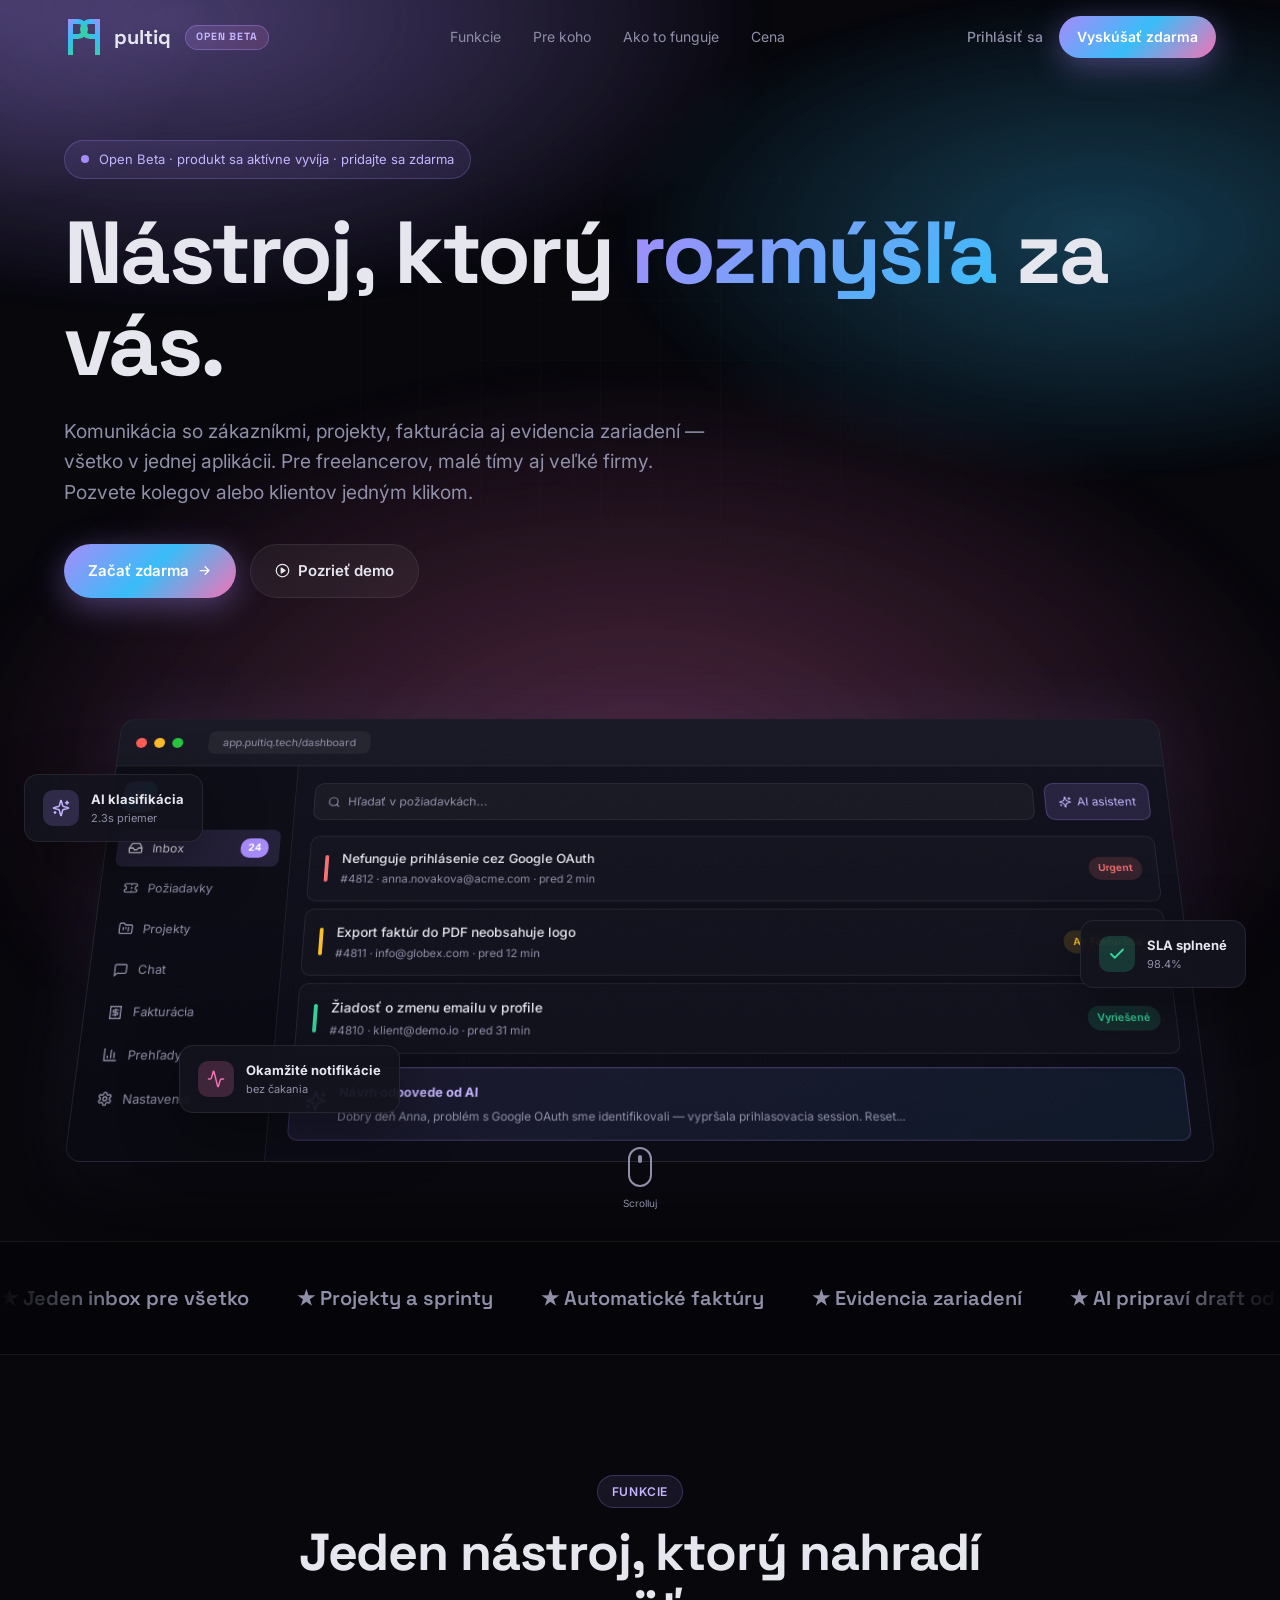
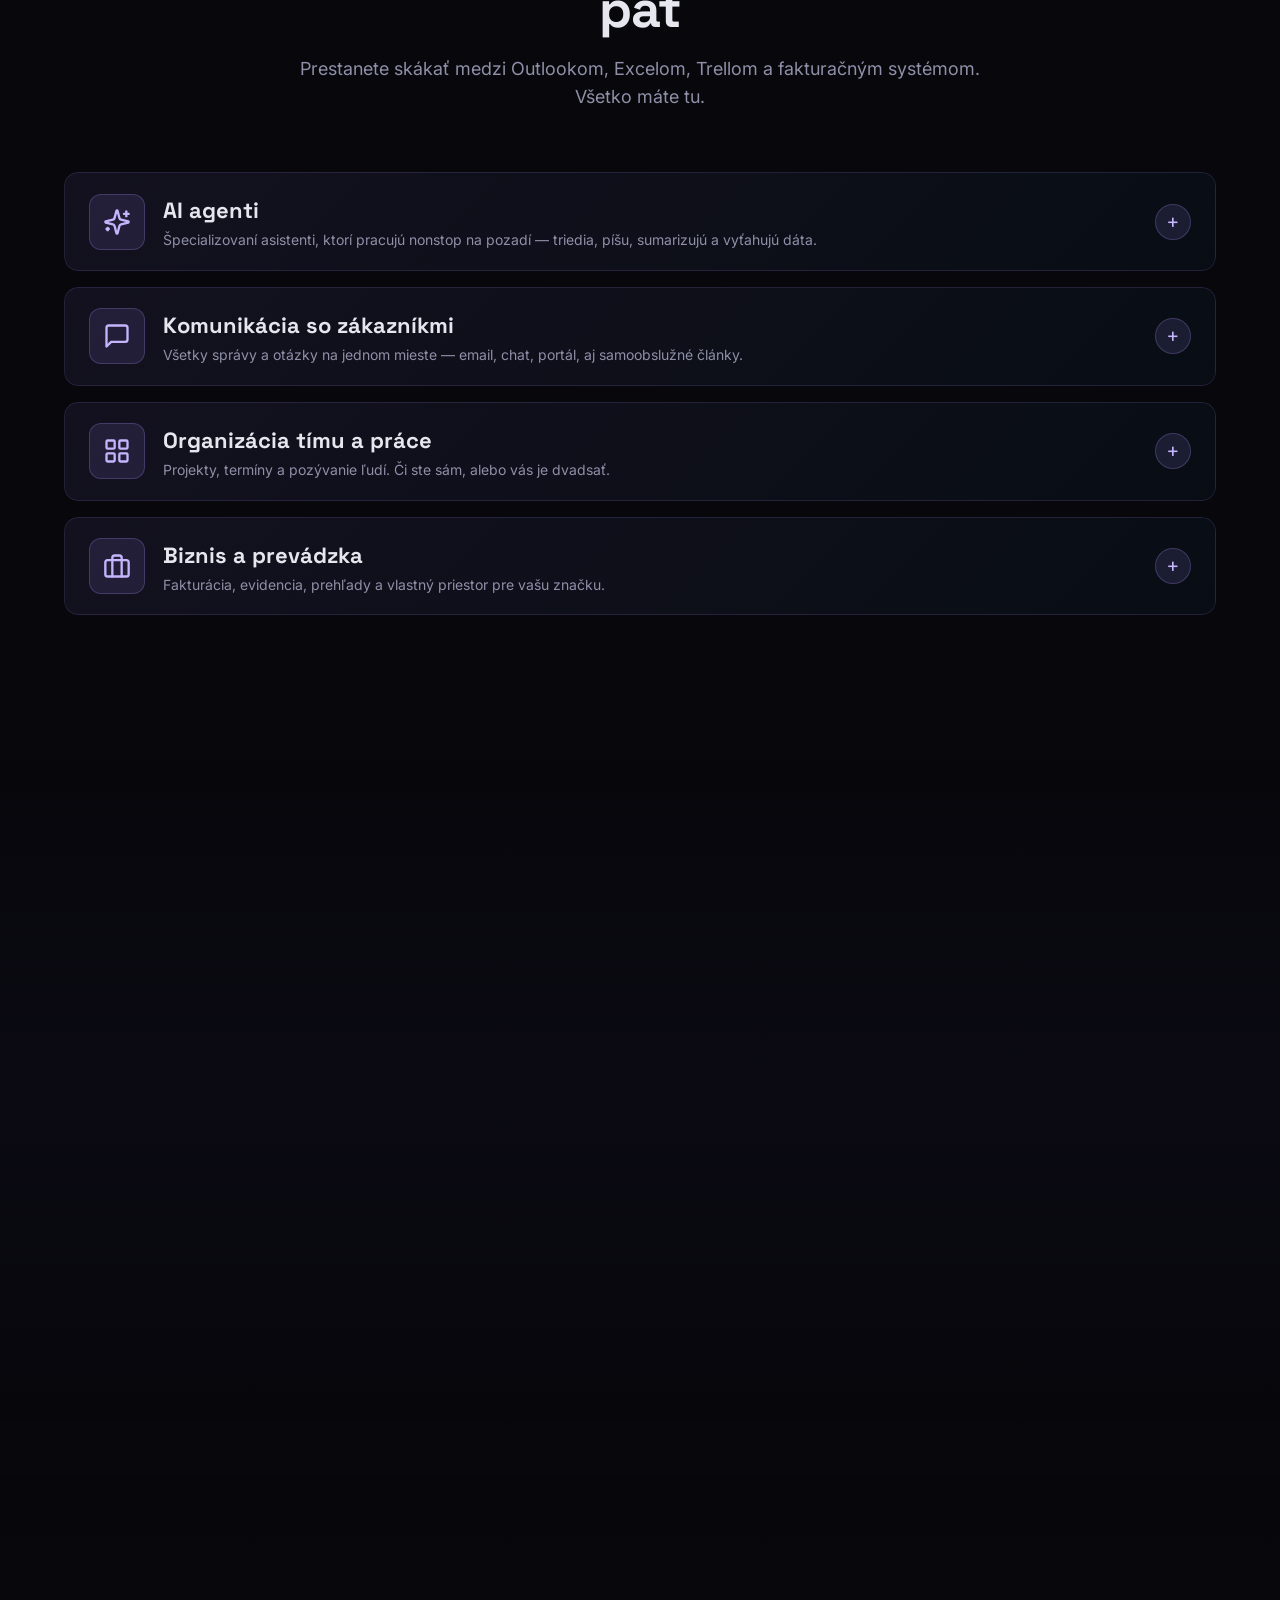
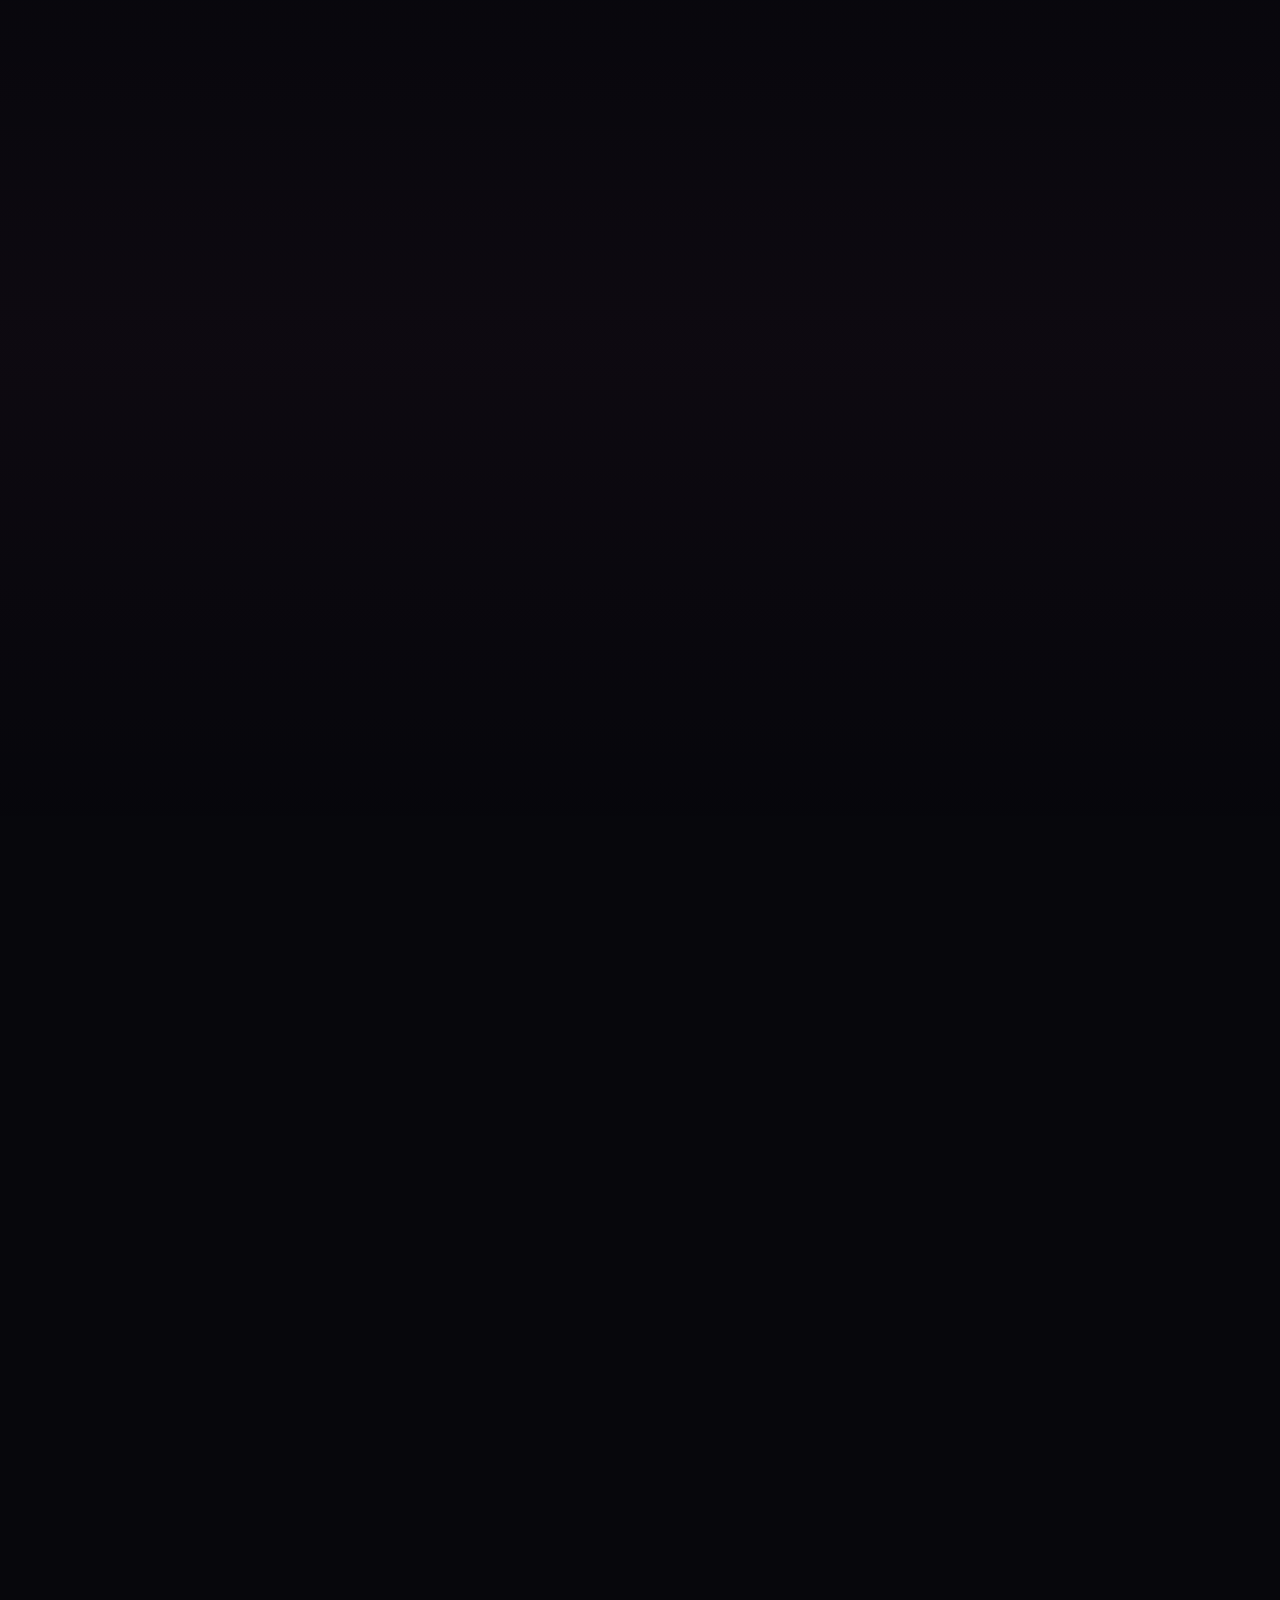
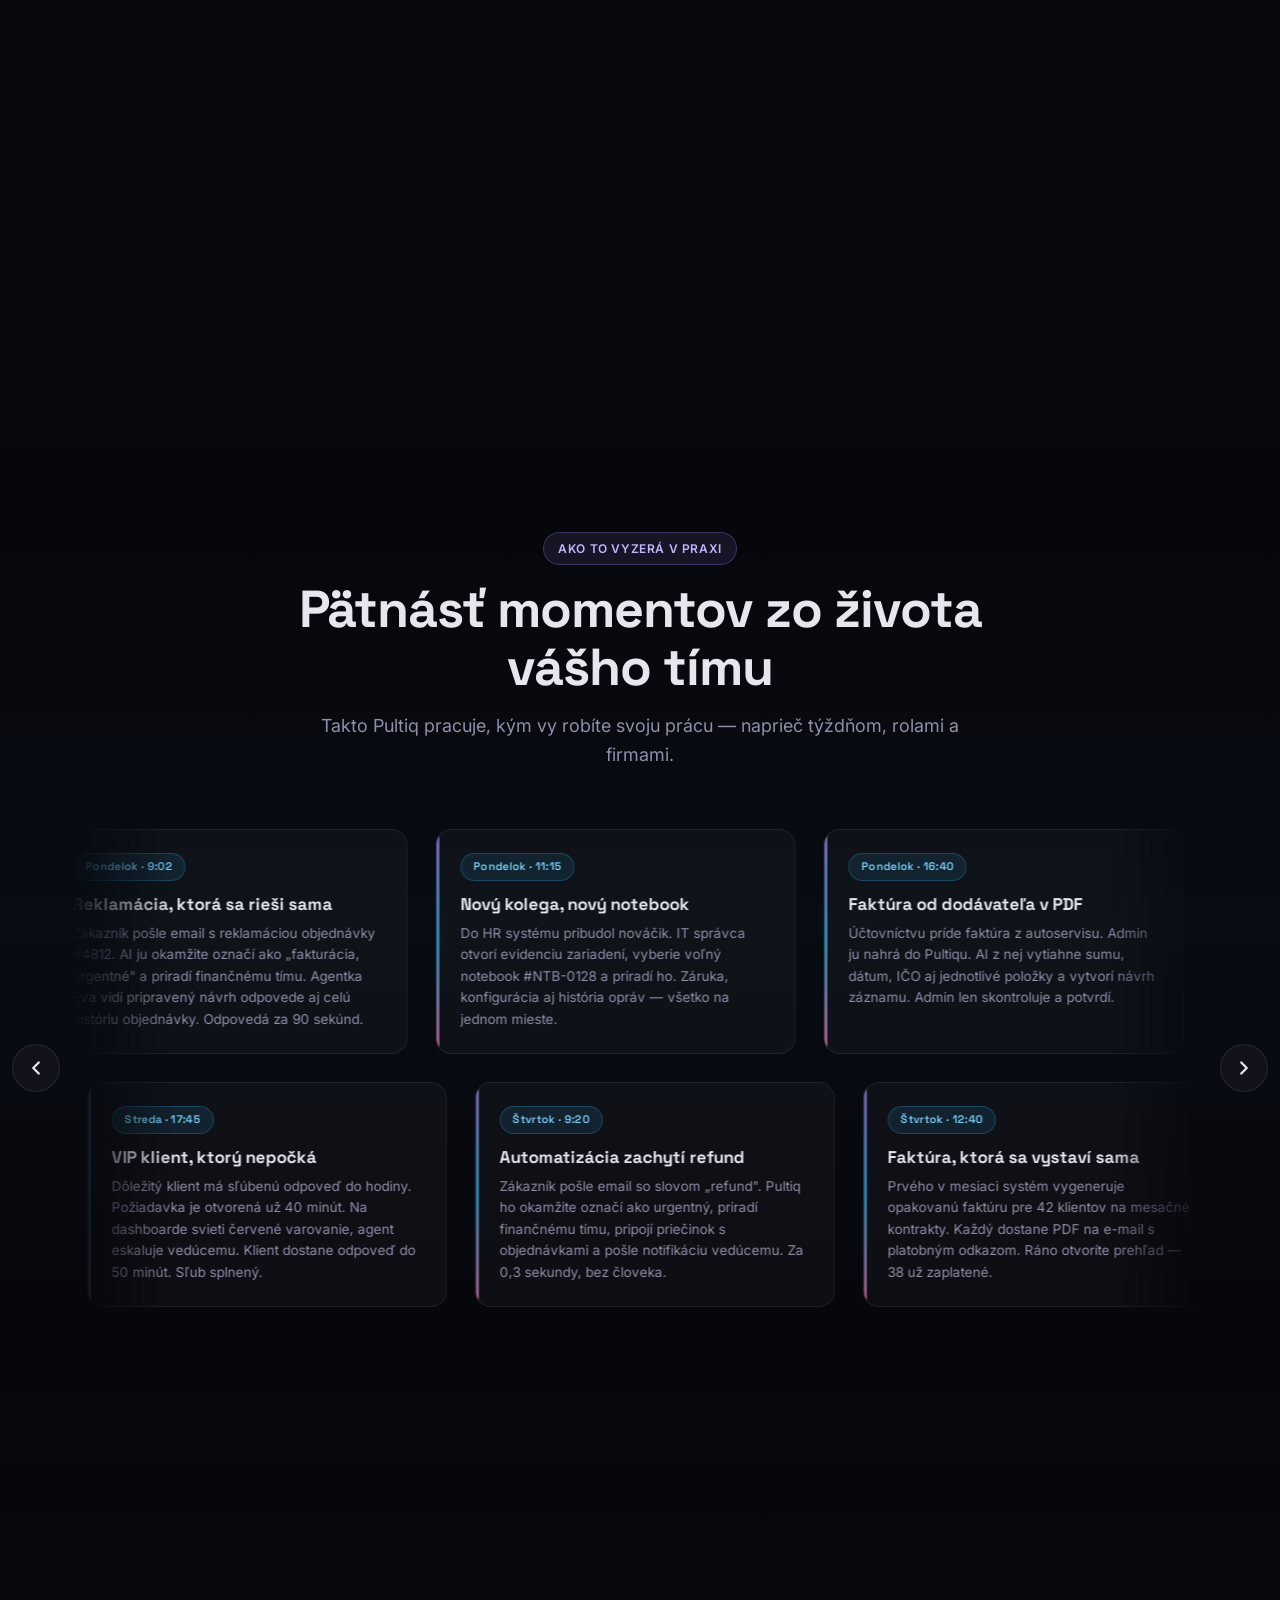
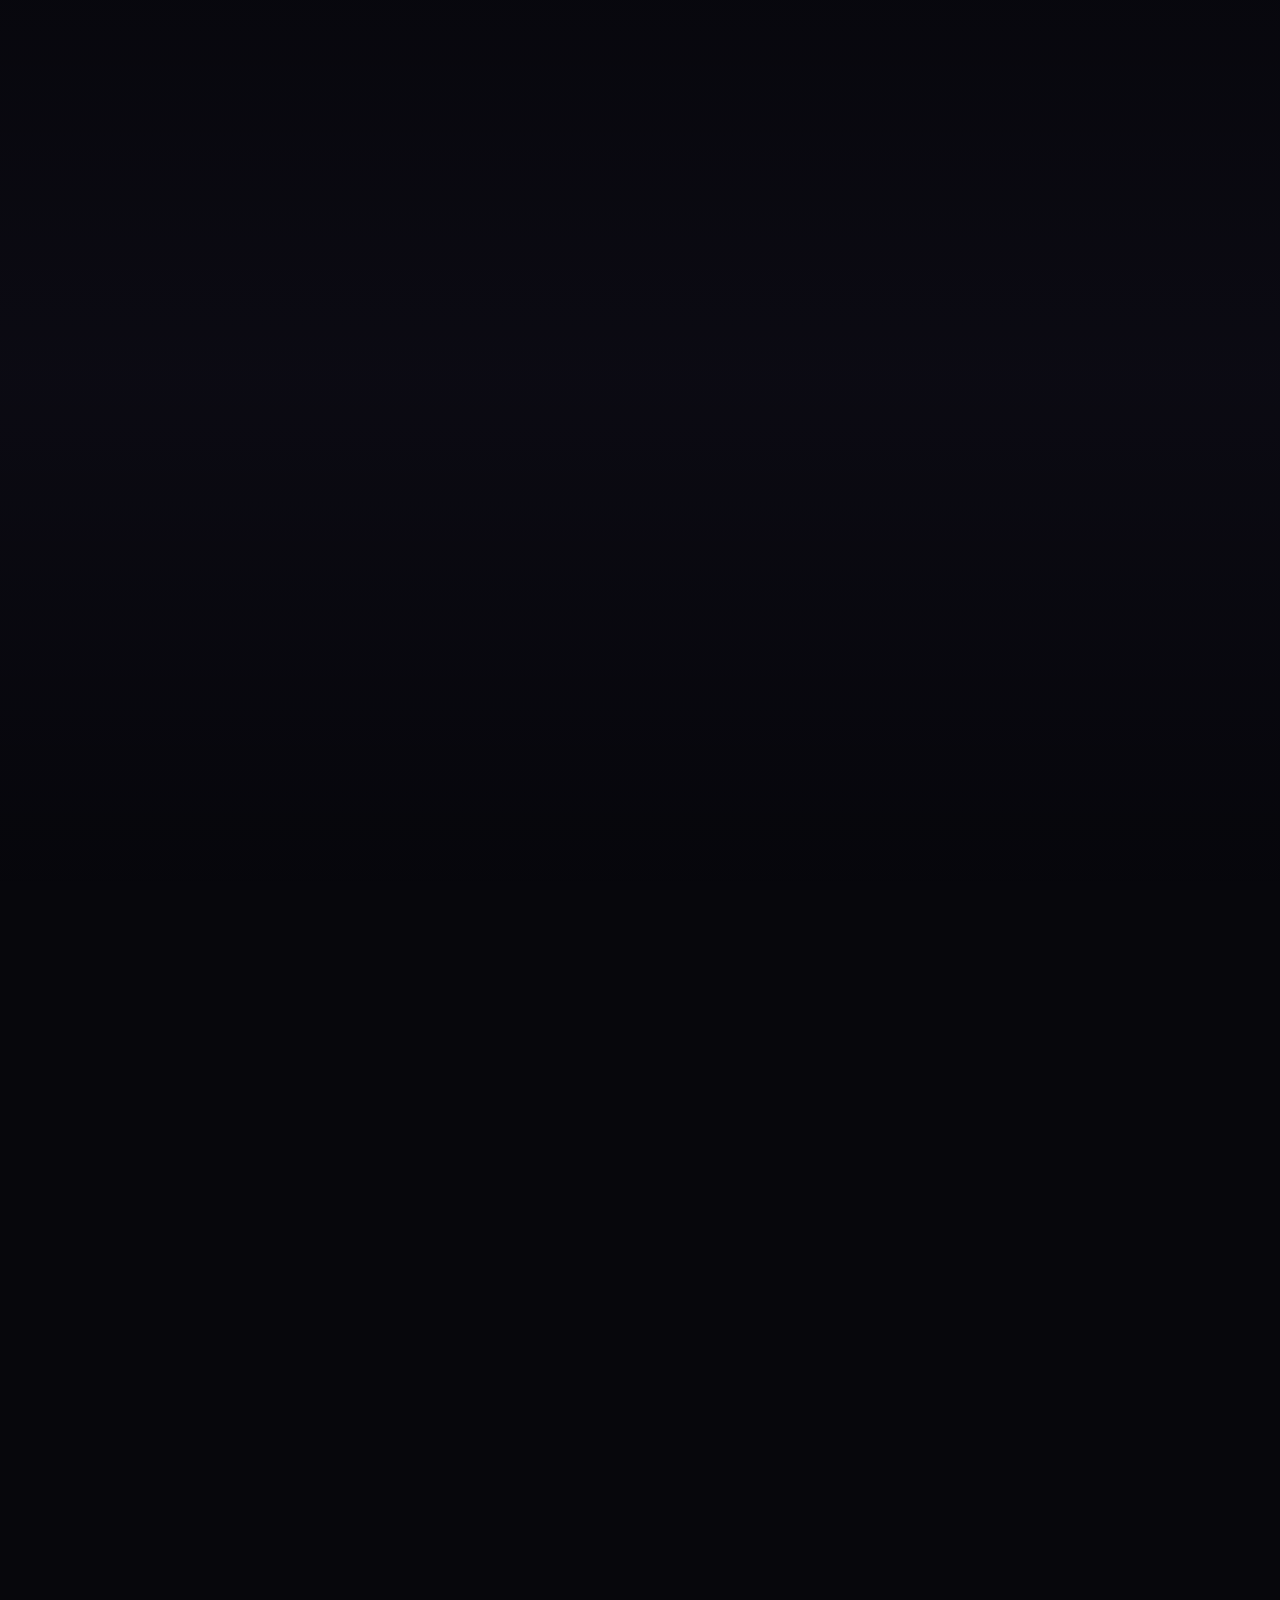
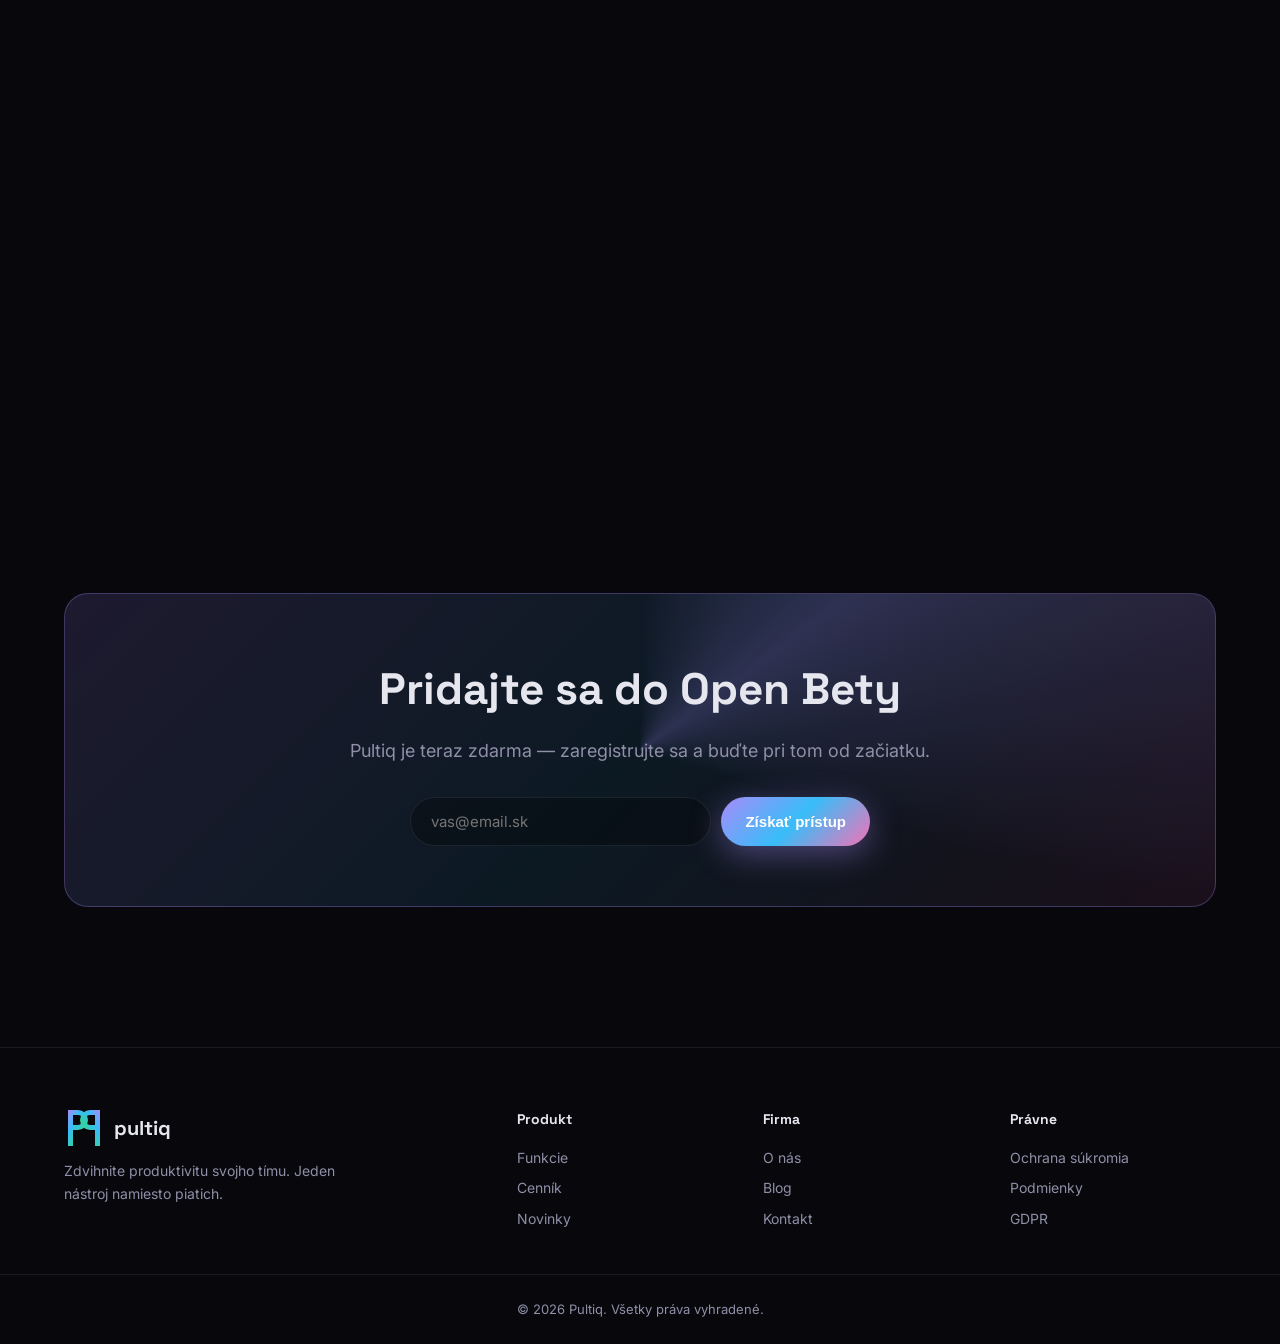
==== commit d631f952: "Remove stats section" ====
--- a/www.pultiq.tech/index.html
+++ b/www.pultiq.tech/index.html
@@ -196,16 +196,6 @@
   </div>
 </section>
 
-<!-- STATS -->
-<section class="stats">
-  <div class="container stats-grid">
-    <div class="stat"><div class="stat-num" data-count="3" data-suffix="×">0</div><div class="stat-lbl">Rýchlejšie prvé odpovede</div></div>
-    <div class="stat"><div class="stat-num" data-count="60" data-suffix="%">0</div><div class="stat-lbl">Otázok vyrieši zákazník sám</div></div>
-    <div class="stat"><div class="stat-num" data-count="98" data-suffix="%">0</div><div class="stat-lbl">Splnené SLA termíny</div></div>
-    <div class="stat"><div class="stat-num" data-count="4">0</div><div class="stat-lbl">Jazyky systému</div></div>
-  </div>
-</section>
-
 <!-- FEATURES -->
 <section class="section" id="features">
   <div class="container">
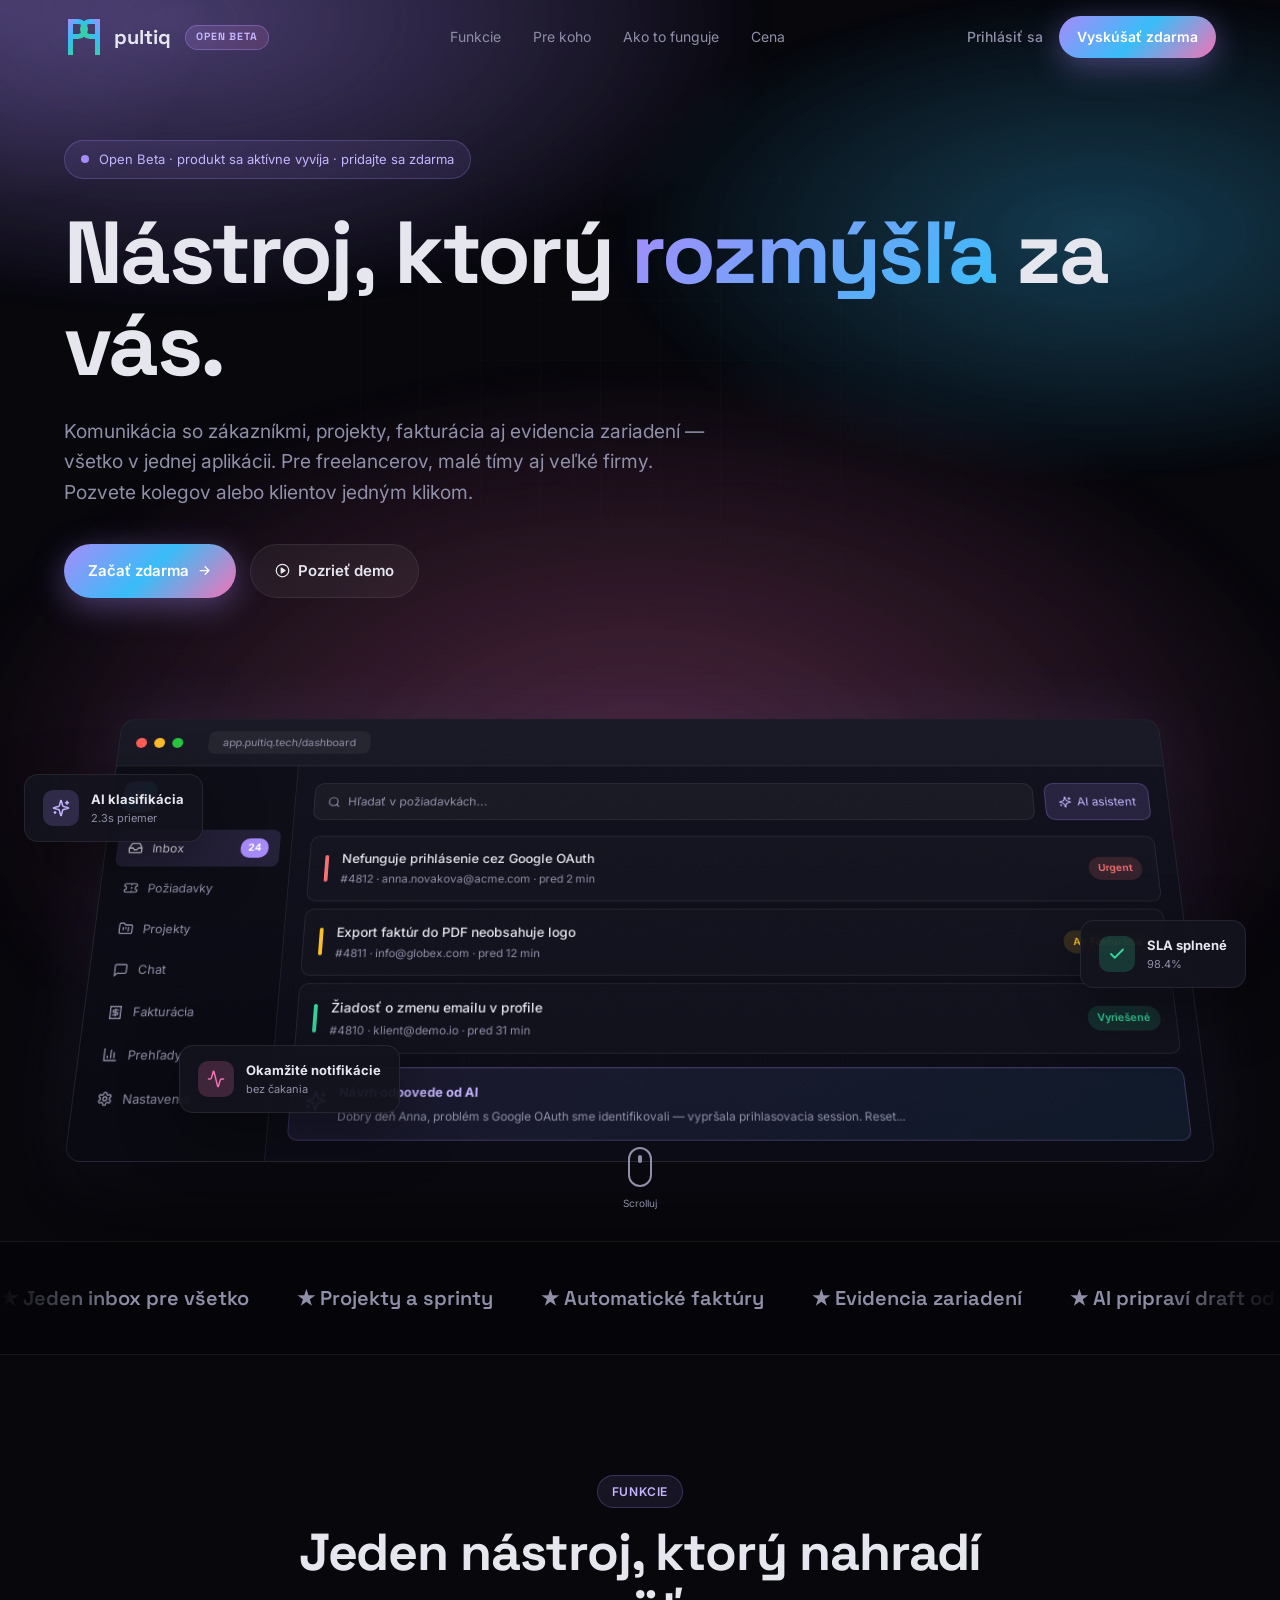
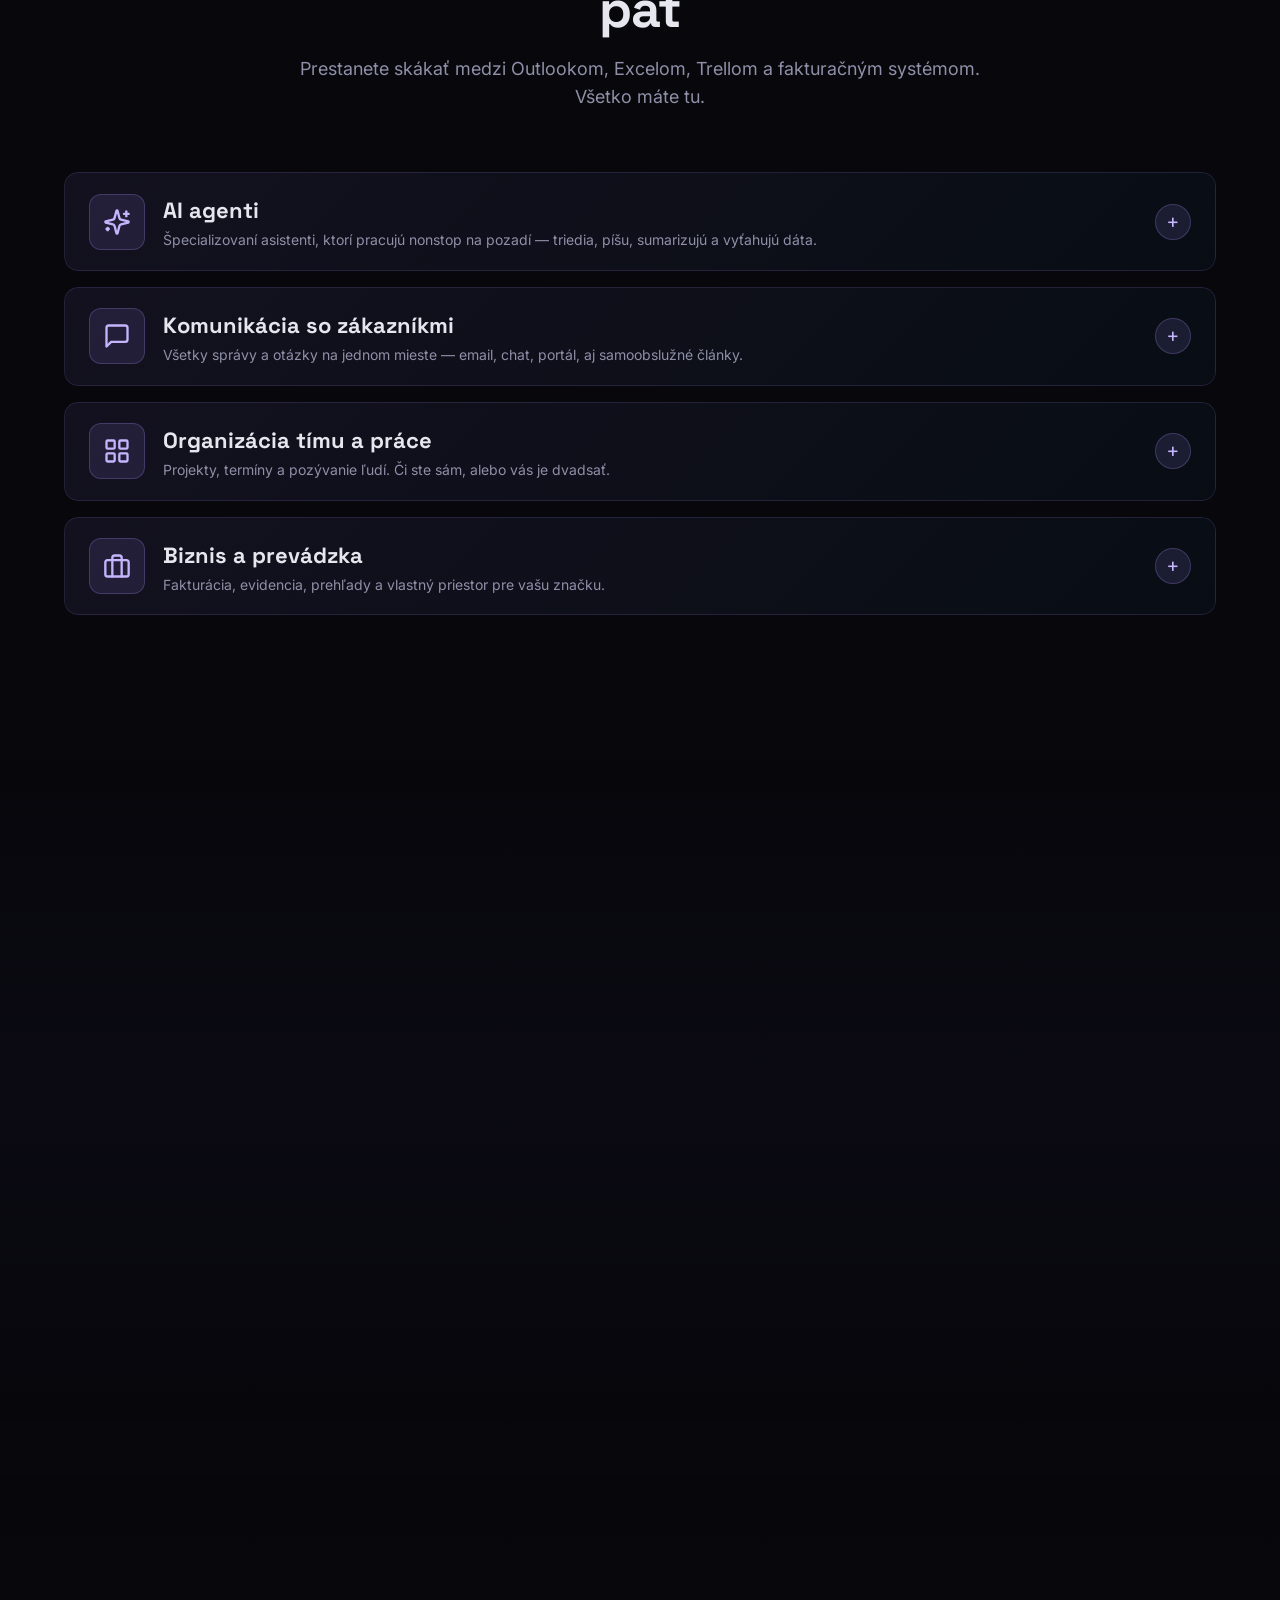
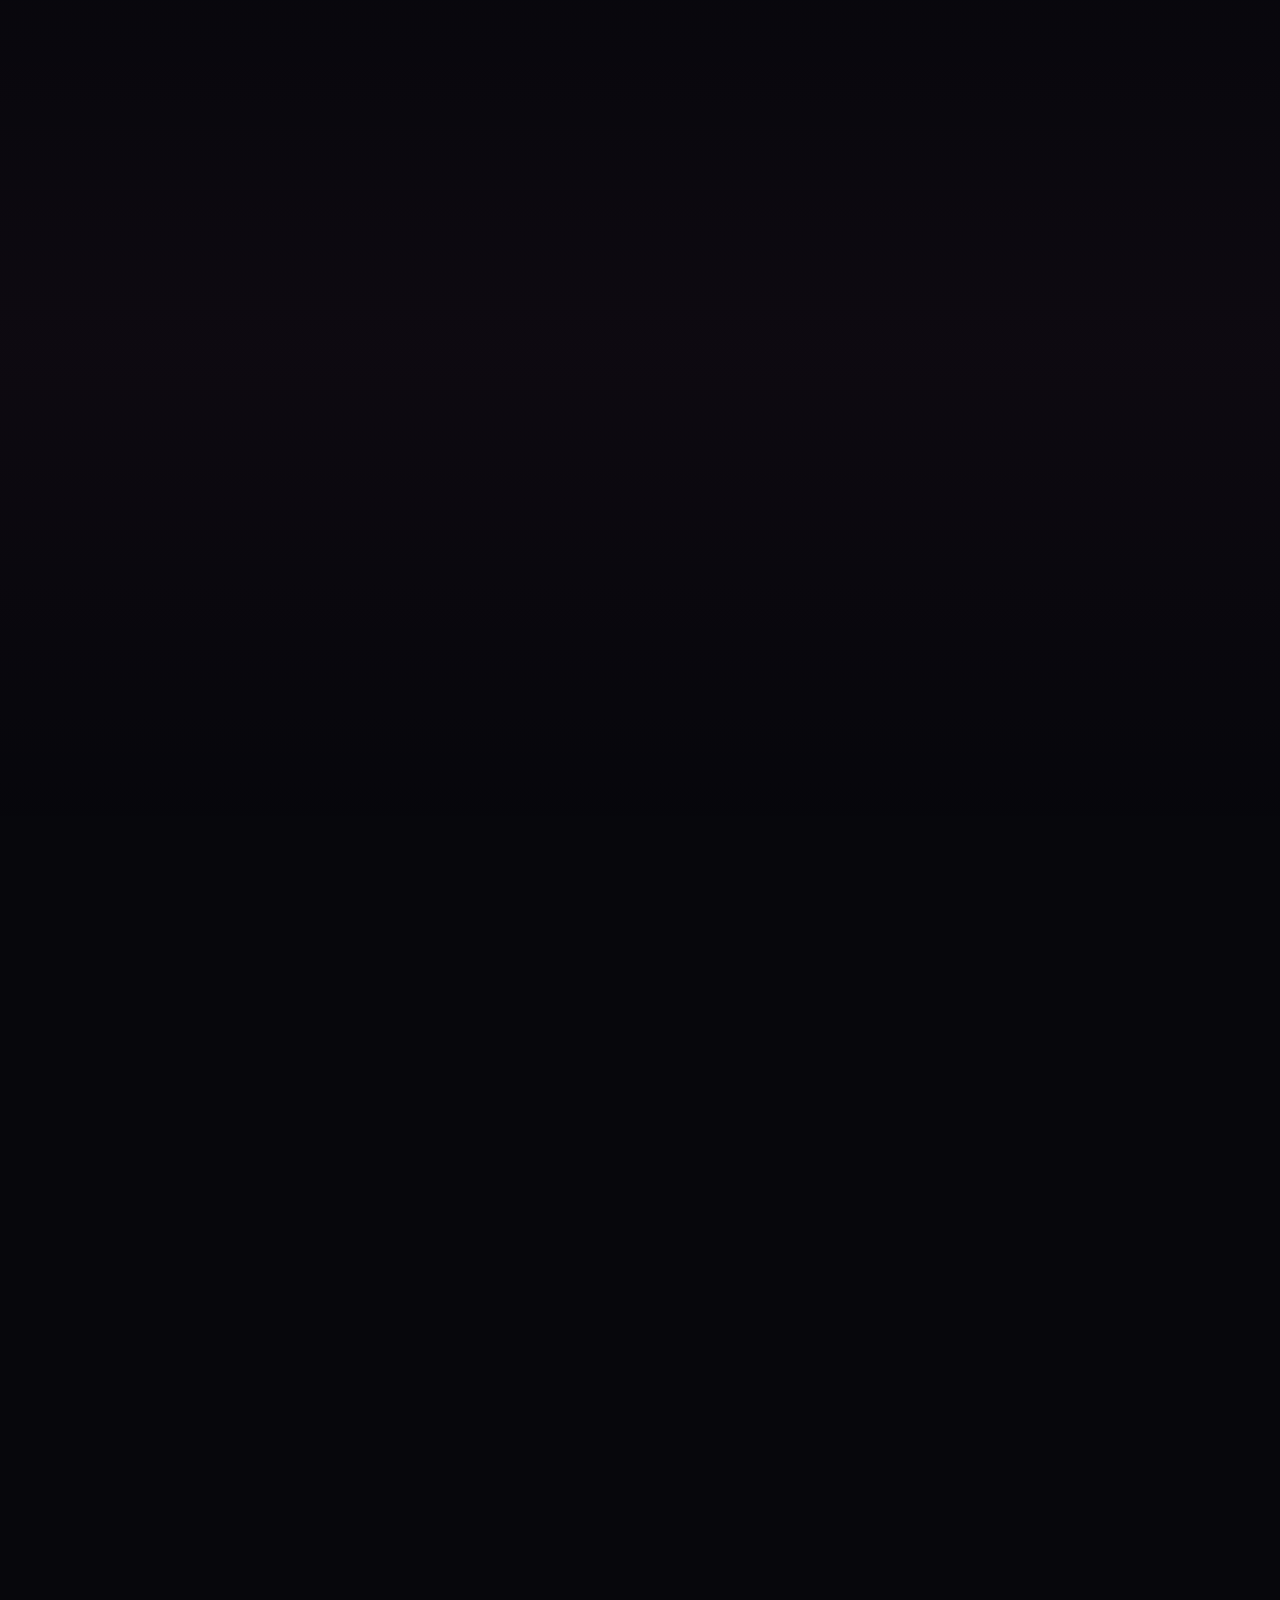
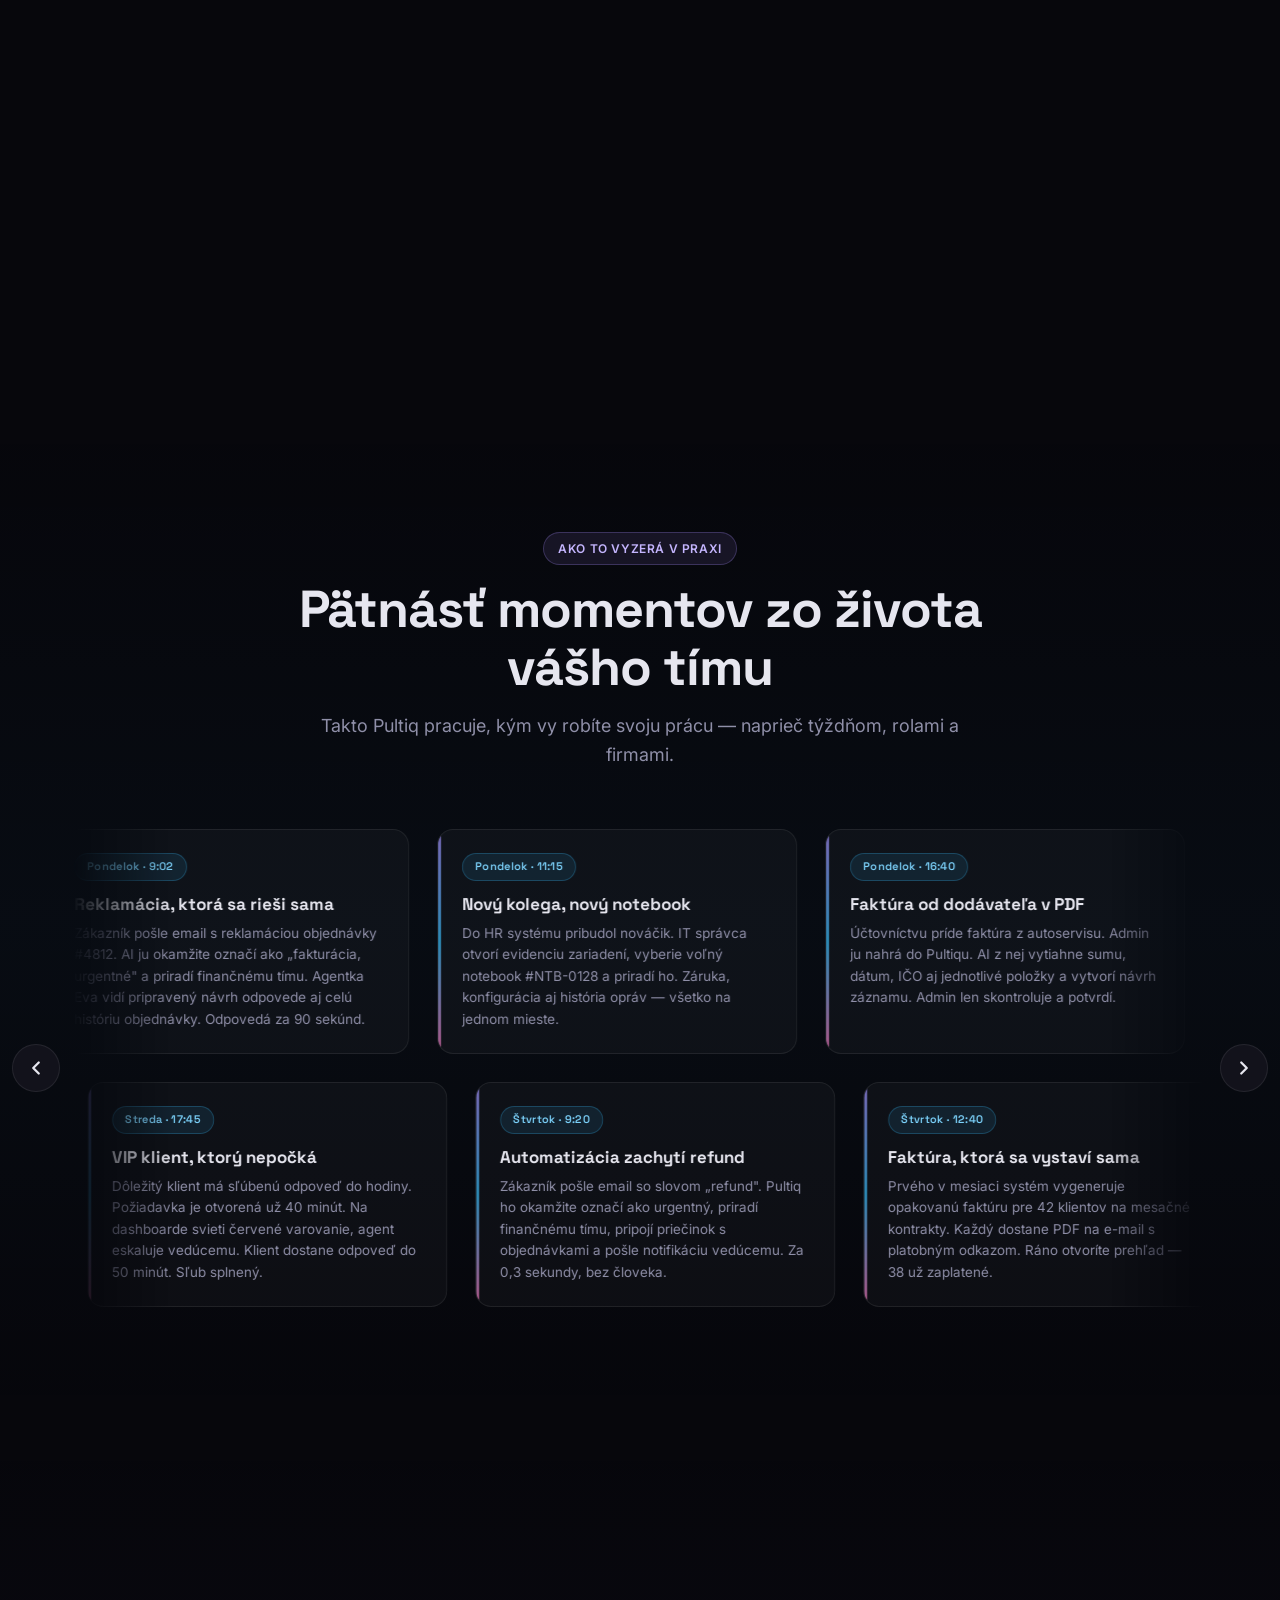
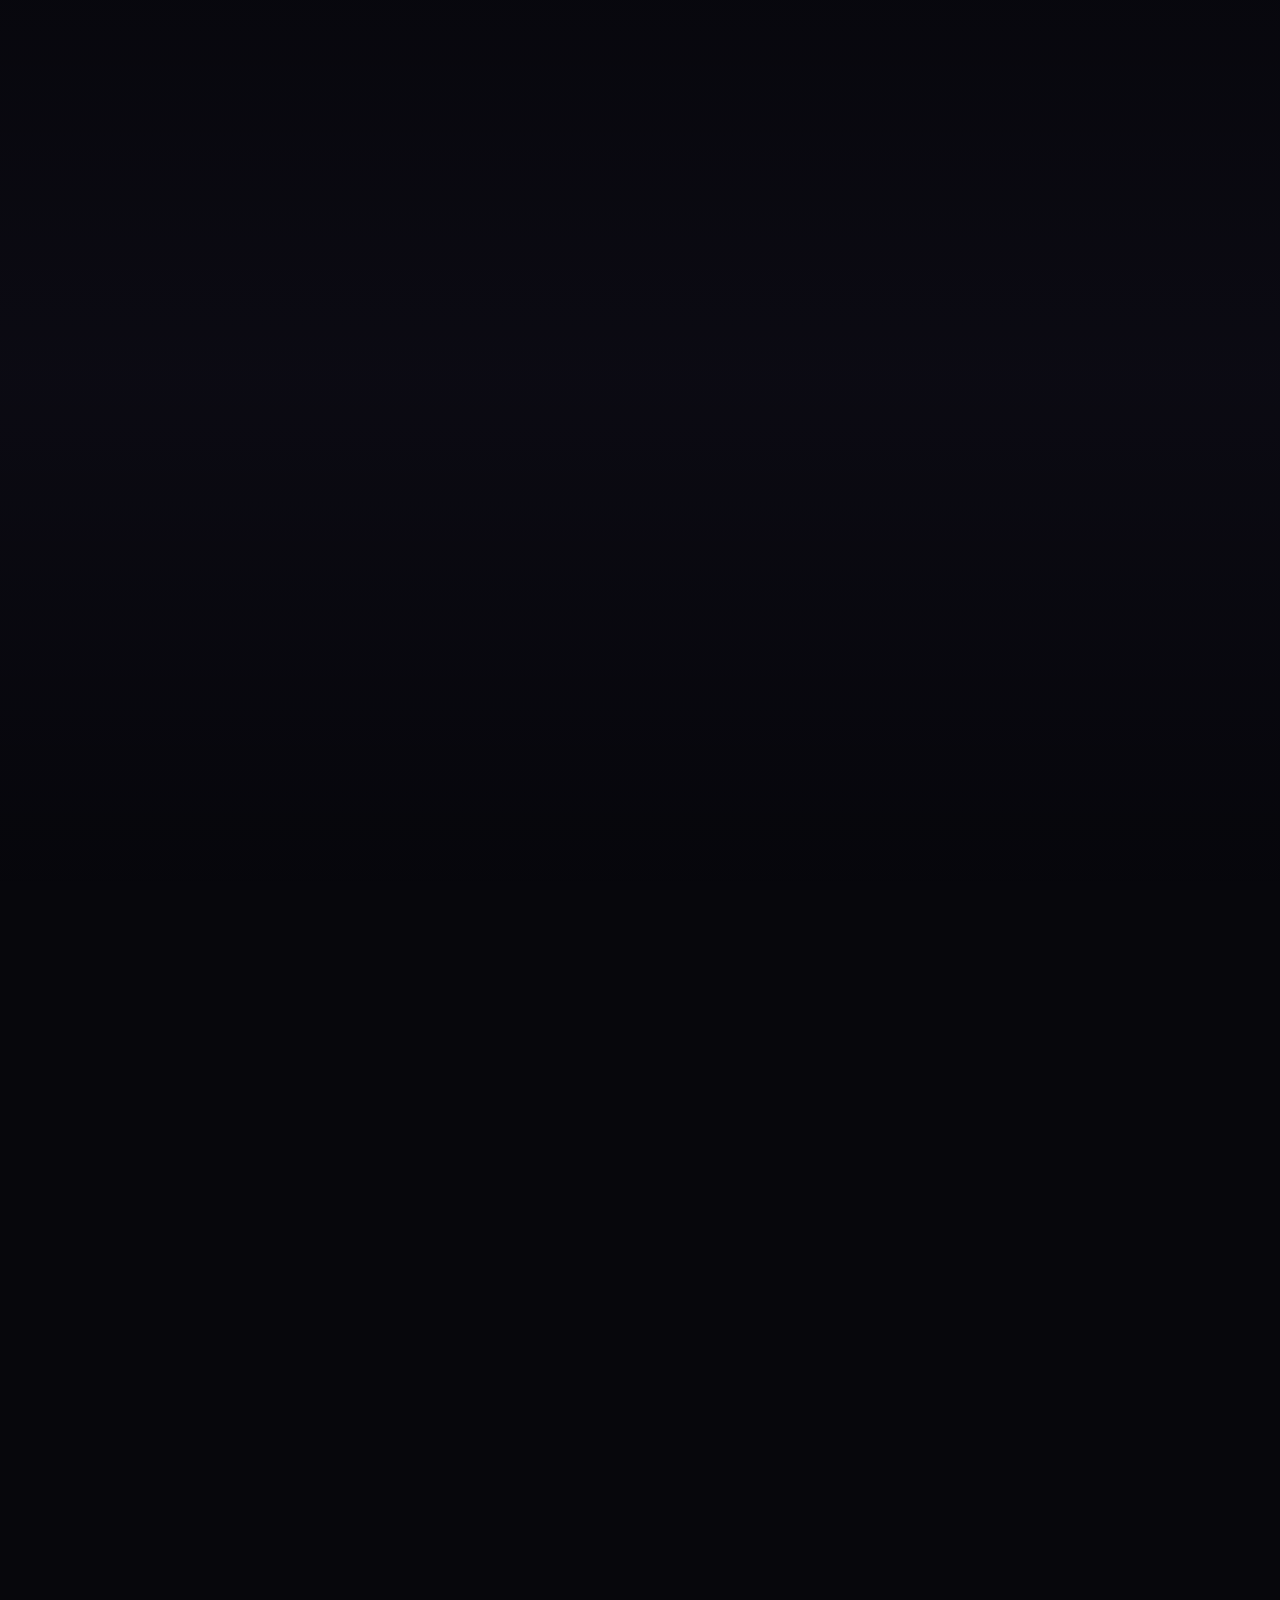
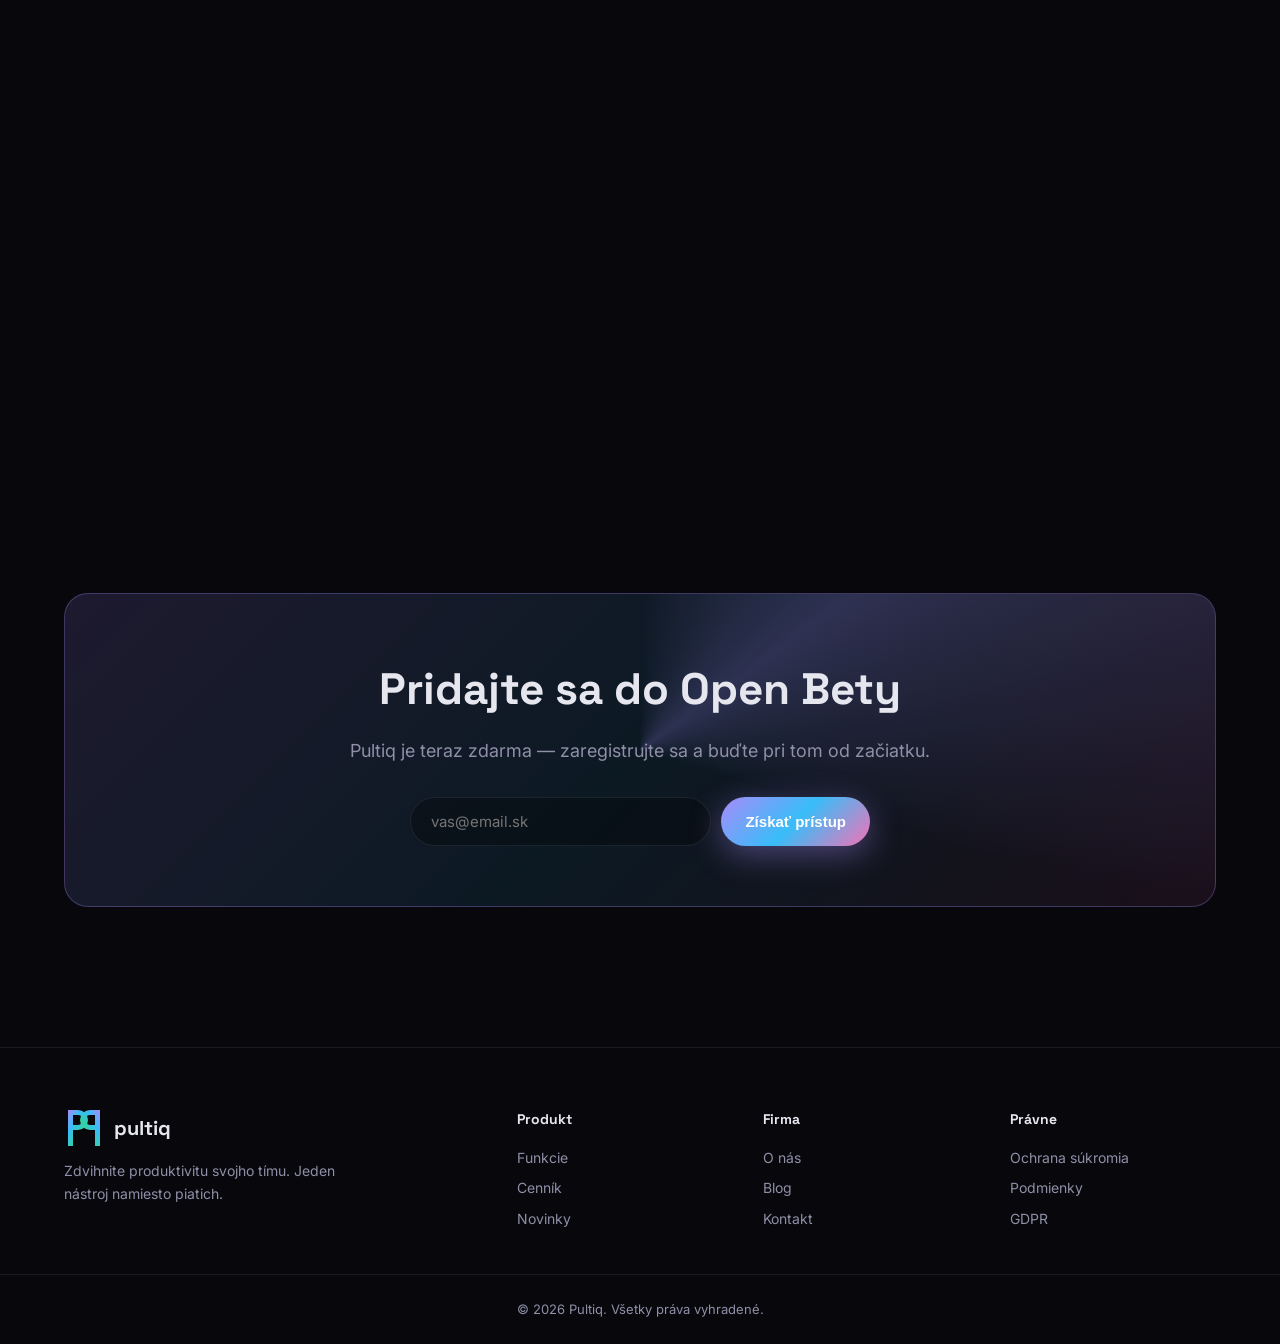
==== commit 2b224ff8: "Richer audience functionality descriptions" ====
--- a/www.pultiq.tech/index.html
+++ b/www.pultiq.tech/index.html
@@ -446,13 +446,13 @@
             </ul>
           </div>
           <div>
-            <h4>Čo vám Pultiq prinesie</h4>
-            <ul>
-              <li>Stopky pri úlohách, faktúra sa napíše sama z odpracovaných hodín</li>
-              <li>Každý klient má vlastný portál — vidí svoj projekt, úlohy, stav</li>
-              <li>Všetka komunikácia v jednom mieste — e-mail, chat, komentáre k úlohám</li>
-              <li>AI asistent pripraví odpovede, vy dokončíte prácu pre ďalšieho klienta</li>
-              <li>Šablóny projektov — nové zákazky nasadíte za 30 sekúnd</li>
+            <h4>Kľúčové funkcie pre vás</h4>
+            <ul>
+              <li><strong>Time tracking</strong> — stopky pri každej úlohe, časový log podľa projektov a klientov. Export do CSV.</li>
+              <li><strong>Fakturácia z hodín</strong> — draft faktúry sa vygeneruje z logov, vy skontrolujete položky a pošlete PDF klientovi priamo z aplikácie.</li>
+              <li><strong>Klientský portál</strong> — klient sa prihlási na vašu subdoménu, vidí len svoj projekt, úlohy a výstupy. Môže komentovať a schvaľovať.</li>
+              <li><strong>Jednotný inbox</strong> — e-mail, chat a komentáre k úlohám na jednom mieste, prepojené s klientom a projektom.</li>
+              <li><strong>Šablóny projektov</strong> — typickú zákazku (napr. web na mieru) nastavíte raz, nová kópia sa vytvorí za 30 sekúnd.</li>
             </ul>
           </div>
           <div class="strip-detail-highlight">
@@ -488,12 +488,14 @@
             </ul>
           </div>
           <div>
-            <h4>Čo vám Pultiq prinesie</h4>
-            <ul>
-              <li>AI automaticky kategorizuje: „doprava", „reklamácia", „fakturácia"</li>
-              <li>Chat widget priamo v e-shope, napojený na profil zákazníka</li>
-              <li>Návody ako verejné články — 8 z 10 zákazníkov si odpovie sám</li>
-              <li>Vidíte históriu nákupov pri každej požiadavke bez preklikávania</li>
+            <h4>Kľúčové funkcie pre vás</h4>
+            <ul>
+              <li><strong>AI triage agent</strong> — prichádzajúci e-mail zaradí do kategórie (doprava, reklamácia, fakturácia, technický problém), nastaví prioritu a priradí správnemu tímu.</li>
+              <li><strong>Chat widget na webe</strong> — embed pre váš e-shop, prepojený s profilom prihláseného zákazníka. Vidíte kto píše aj jeho nákupnú históriu.</li>
+              <li><strong>Knowledge base</strong> — verejné články „Ako vrátiť tovar", „Kedy dorazí zásielka". SEO optimalizované, vyhľadávateľné v chat widgete.</li>
+              <li><strong>Prepojenie s objednávkou</strong> — pri každej požiadavke vidíte číslo objednávky, stav dopravy, obsah košíka a faktúru. Bez preklikávania.</li>
+              <li><strong>Automatizácie</strong> — pravidlá typu „ak e-mail obsahuje refund, nastav urgent a priraď financiám". Makrá pre opakované odpovede klikom.</li>
+              <li><strong>Sezónne škálovanie</strong> — v špičke (Black Friday) môžete pridať brigádnikov ako agentov len na daný mesiac.</li>
             </ul>
           </div>
         </div>
@@ -518,12 +520,14 @@
             </ul>
           </div>
           <div>
-            <h4>Čo vám Pultiq prinesie</h4>
-            <ul>
-              <li>Chat → požiadavka → úloha v sprinte jedným klikom</li>
-              <li>AI zhrnie dlhé vlákno do 3 viet pre vývojára</li>
-              <li>Klient v portáli vidí stav svojho bugu alebo featury</li>
-              <li>API a webhooky pre integrácie s vašimi internými nástrojmi</li>
+            <h4>Kľúčové funkcie pre vás</h4>
+            <ul>
+              <li><strong>Chat → požiadavka → úloha</strong> — z konverzácie cez chat urobíte požiadavku a hneď ju pretlačíte ako úlohu do aktívneho sprintu. S celou históriou a kontextom.</li>
+              <li><strong>Projektový manažér</strong> — sprinty, míľniky, úlohy so story pointmi, burndown graf, rozdelenie tímov. Pre každý produkt zvlášť.</li>
+              <li><strong>AI sumarizátor</strong> — vlákno s 30 správami AI zhrnie do 3 viet. Vývojár rozumie problému za 10 sekúnd, nie za pol hodinu.</li>
+              <li><strong>Klient v portáli</strong> — zákazník vidí stav svojho bugu alebo feature requestu v reálnom čase. Môže komentovať, pridať súbory.</li>
+              <li><strong>API + webhooky</strong> — integrácia s GitHubom, Linearom, Jirou, Slackom. Udalosť v Pultiqu vytvorí issue v repozitári a naopak.</li>
+              <li><strong>Evidencia zariadení</strong> — inventár testovacích zariadení, licencií, serverov — s priradením developerom.</li>
             </ul>
           </div>
         </div>
@@ -548,12 +552,14 @@
             </ul>
           </div>
           <div>
-            <h4>Čo vám Pultiq prinesie</h4>
-            <ul>
-              <li>SLA s odpočítavaním pre každého klienta zvlášť</li>
-              <li>Stopky → faktúra: žiadne zabudnuté hodiny</li>
-              <li>Míľniky s automatickým e-mailom klientovi pri dokončení</li>
-              <li>Reporty pre klienta jedným klikom — jemu pošlete link do portálu</li>
+            <h4>Kľúčové funkcie pre vás</h4>
+            <ul>
+              <li><strong>SLA engine</strong> — každý klient má vlastnú politiku (response time, resolution time). Odpočítavanie s farebnými varovaniami, eskalácie pred breach.</li>
+              <li><strong>Projekty s míľnikmi</strong> — zákazka rozdelená na etapy, pri dokončení míľnika sa klientovi automaticky pošle e-mail so súhrnom a výstupmi.</li>
+              <li><strong>Time tracking per klient</strong> — vidíte, koľko ktorý agent odrobil na ktorom projekte. Porovnanie s odhadmi, reporty exportovateľné.</li>
+              <li><strong>Opakovaná fakturácia</strong> — mesačné retainery sa generujú automaticky prvého v mesiaci, so šablónou položiek a zľavami.</li>
+              <li><strong>Klientský portál s brandingom</strong> — každý klient má prihlasovaciu stránku vo vašom branding. Vidí projekty, faktúry, výstupy.</li>
+              <li><strong>Macros pre agentov</strong> — štandardné akcie (nacenenie, schválenie, posielanie výstupu) jedným klikom namiesto klikania cez 5 obrazoviek.</li>
             </ul>
           </div>
         </div>
@@ -578,12 +584,14 @@
             </ul>
           </div>
           <div>
-            <h4>Čo vám Pultiq prinesie</h4>
-            <ul>
-              <li>Interný portál — zamestnanec si vytvorí požiadavku s 3 klikmi</li>
-              <li>Každá požiadavka sa dá prepojiť s konkrétnym zariadením (notebook, monitor…)</li>
-              <li>SSO cez Active Directory / Google Workspace — žiadne nové heslá</li>
-              <li>Prehľady: kto, čo, ako rýchlo — pre vedenie aj HR</li>
+            <h4>Kľúčové funkcie pre vás</h4>
+            <ul>
+              <li><strong>Interný portál</strong> — zamestnanec sa prihlási cez firemný účet, vytvorí požiadavku s kategóriou a popisom. Voliteľný formulár pre typické scenáre (nový prístup, rozbité zariadenie…).</li>
+              <li><strong>Evidencia zariadení (Assets)</strong> — register notebookov, monitorov, tlačiarní, licencií. Každé zariadenie má unikátny tag, sériové číslo, dátum nákupu, stav.</li>
+              <li><strong>Záruky a servis</strong> — pri každom zariadení vidíte dátum konca záruky, históriu opráv a kto ho momentálne používa. Automatické pripomienky pred vypršaním záruky.</li>
+              <li><strong>Prepojenie zamestnanec ↔ zariadenie</strong> — požiadavka „nefunguje klávesnica" sa dá zviazať s konkrétnym MacBookom, ktorý kolega používa.</li>
+              <li><strong>SSO cez AD / Google Workspace</strong> — prihlasovanie cez firemný účet, žiadne nové heslá. Onboarding/offboarding sa deje automaticky pri zmene v AD.</li>
+              <li><strong>Prehľady pre vedenie</strong> — MTTR, počet vyriešených požiadaviek na agenta, top kategórie problémov, porovnanie mesiacov. Export pre manažment.</li>
             </ul>
           </div>
         </div>
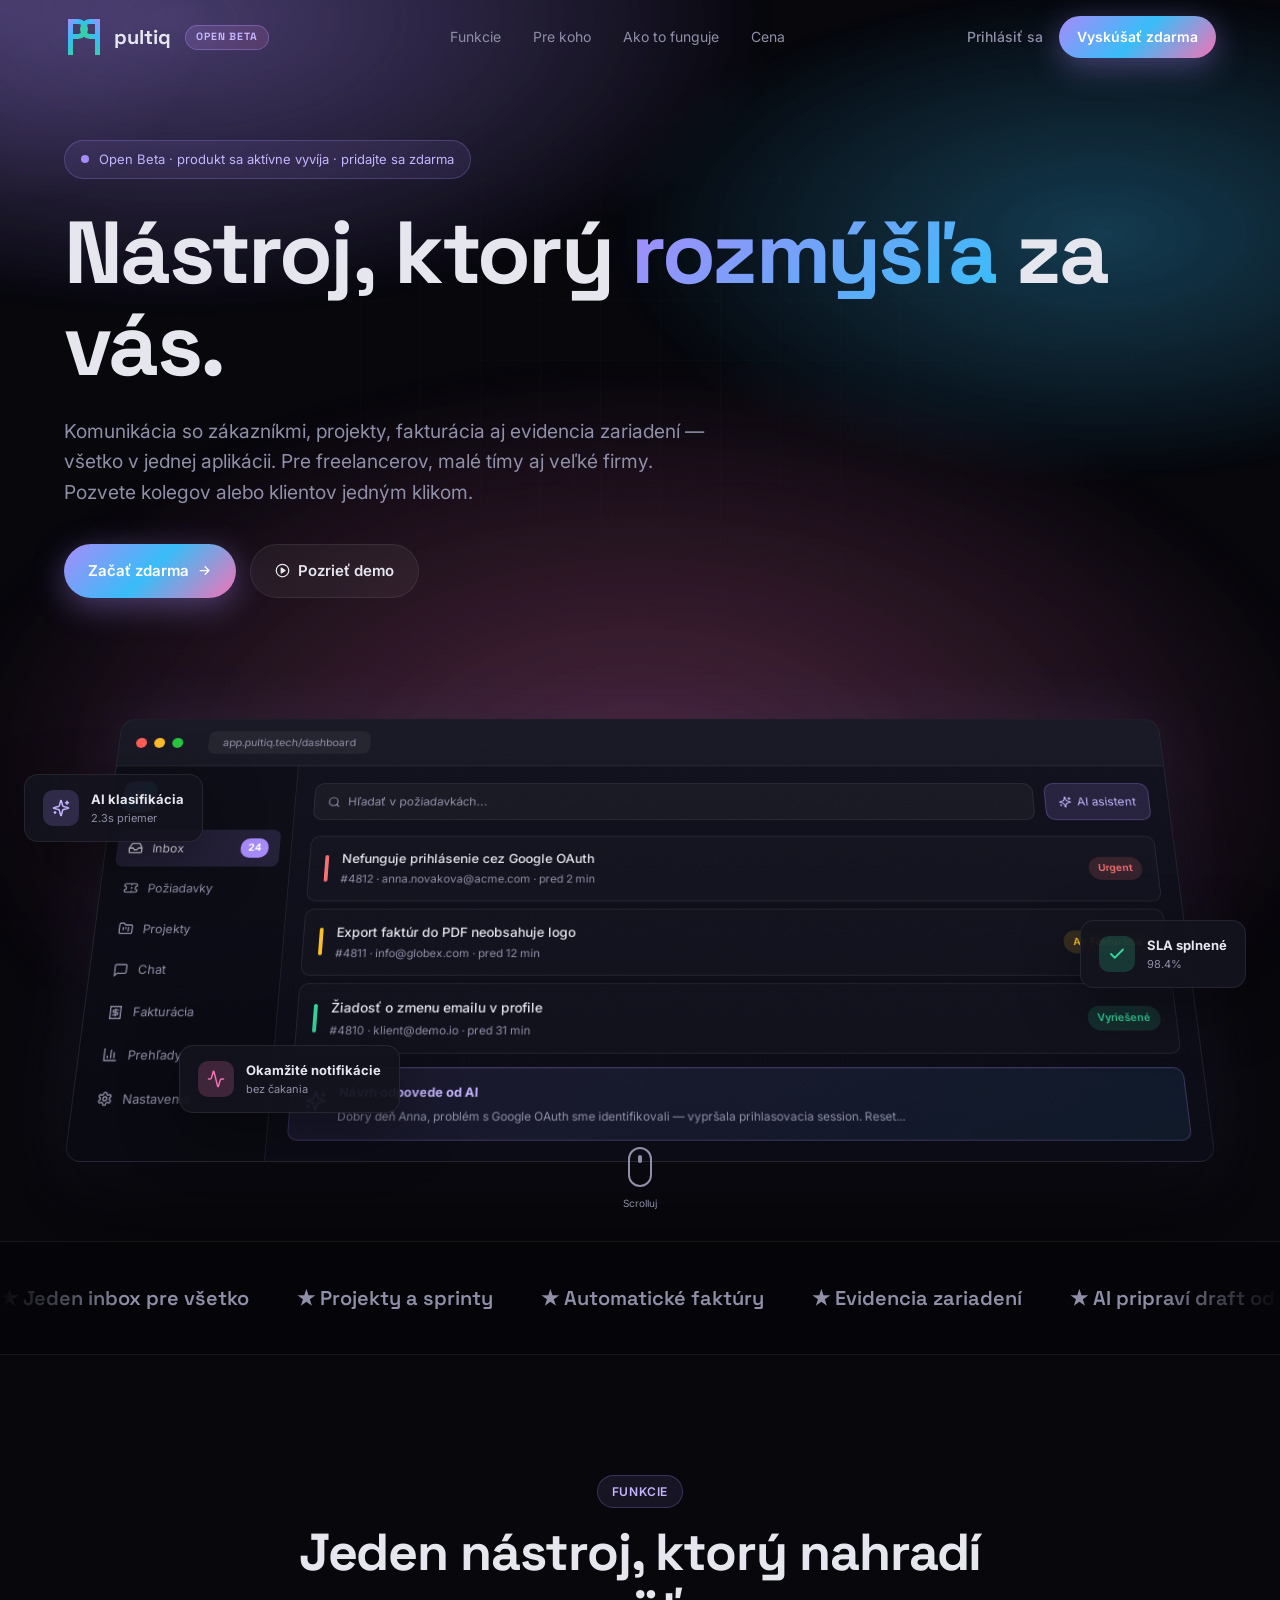
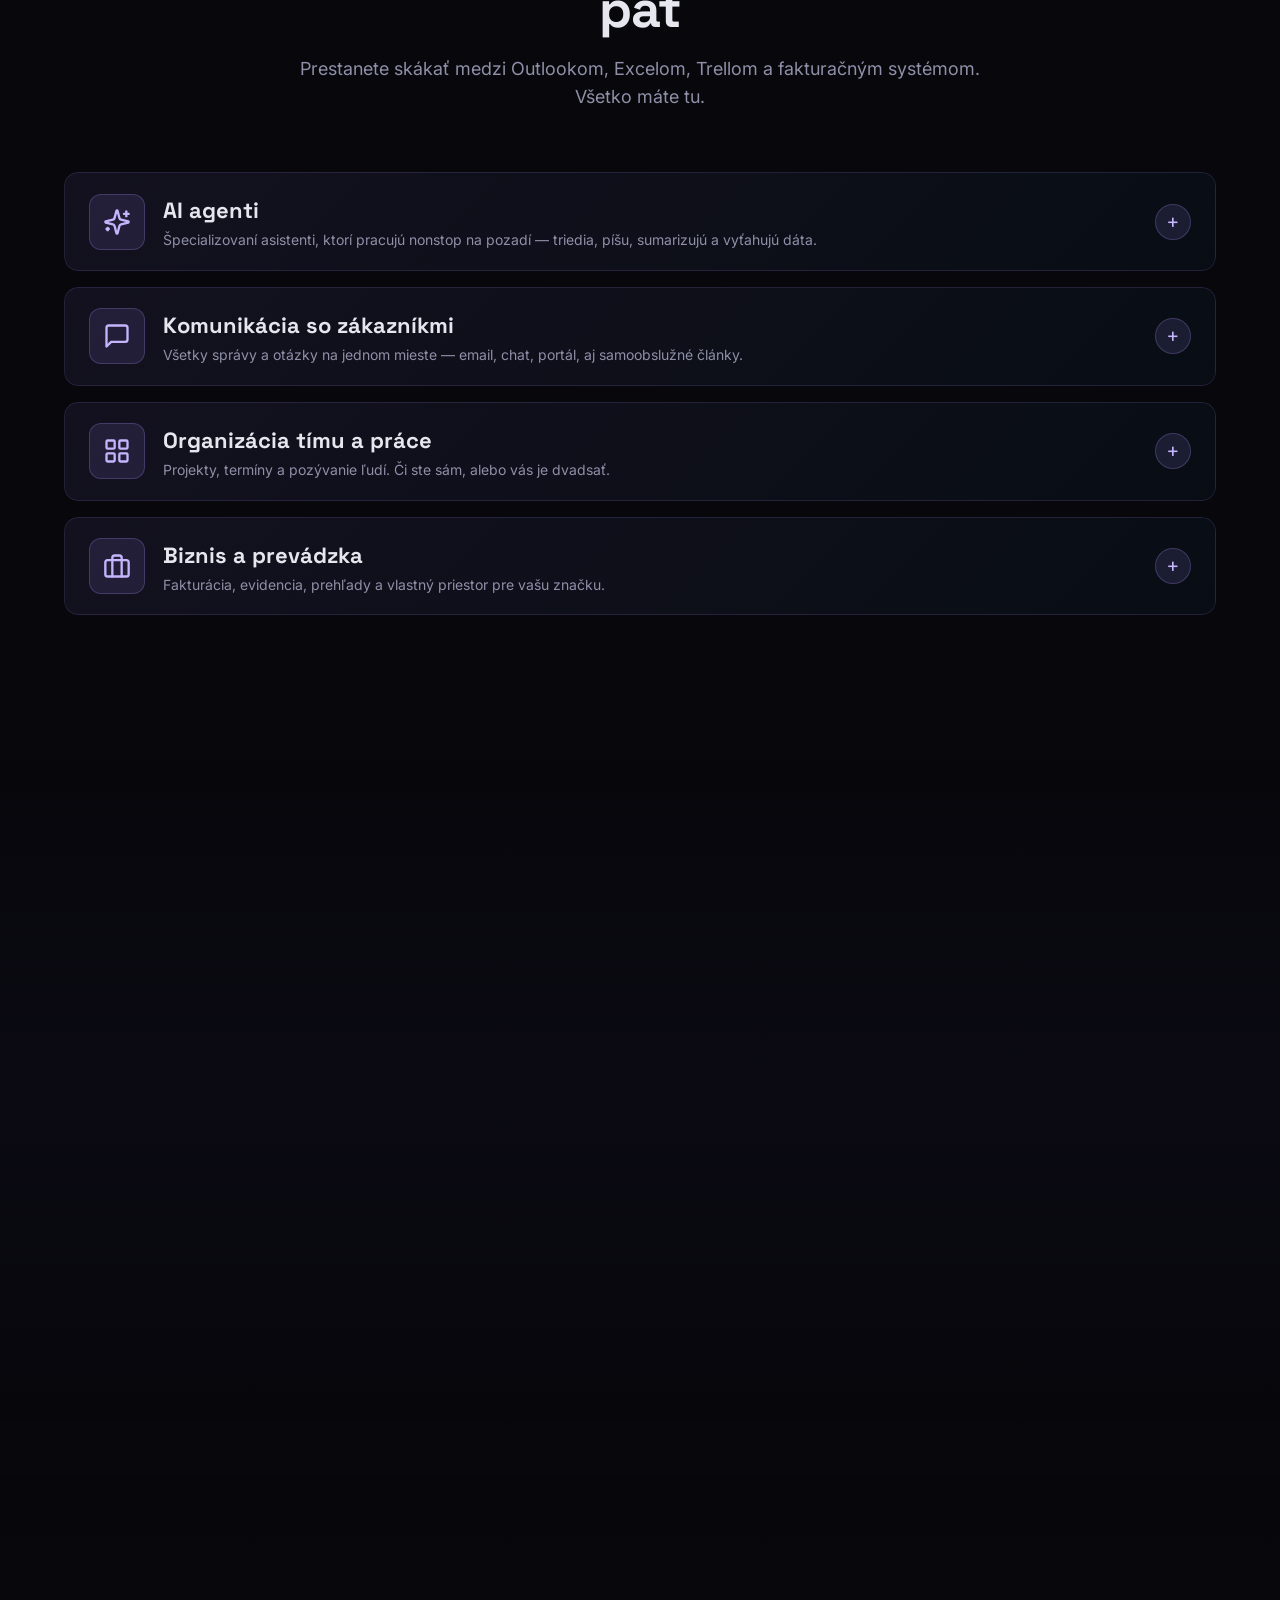
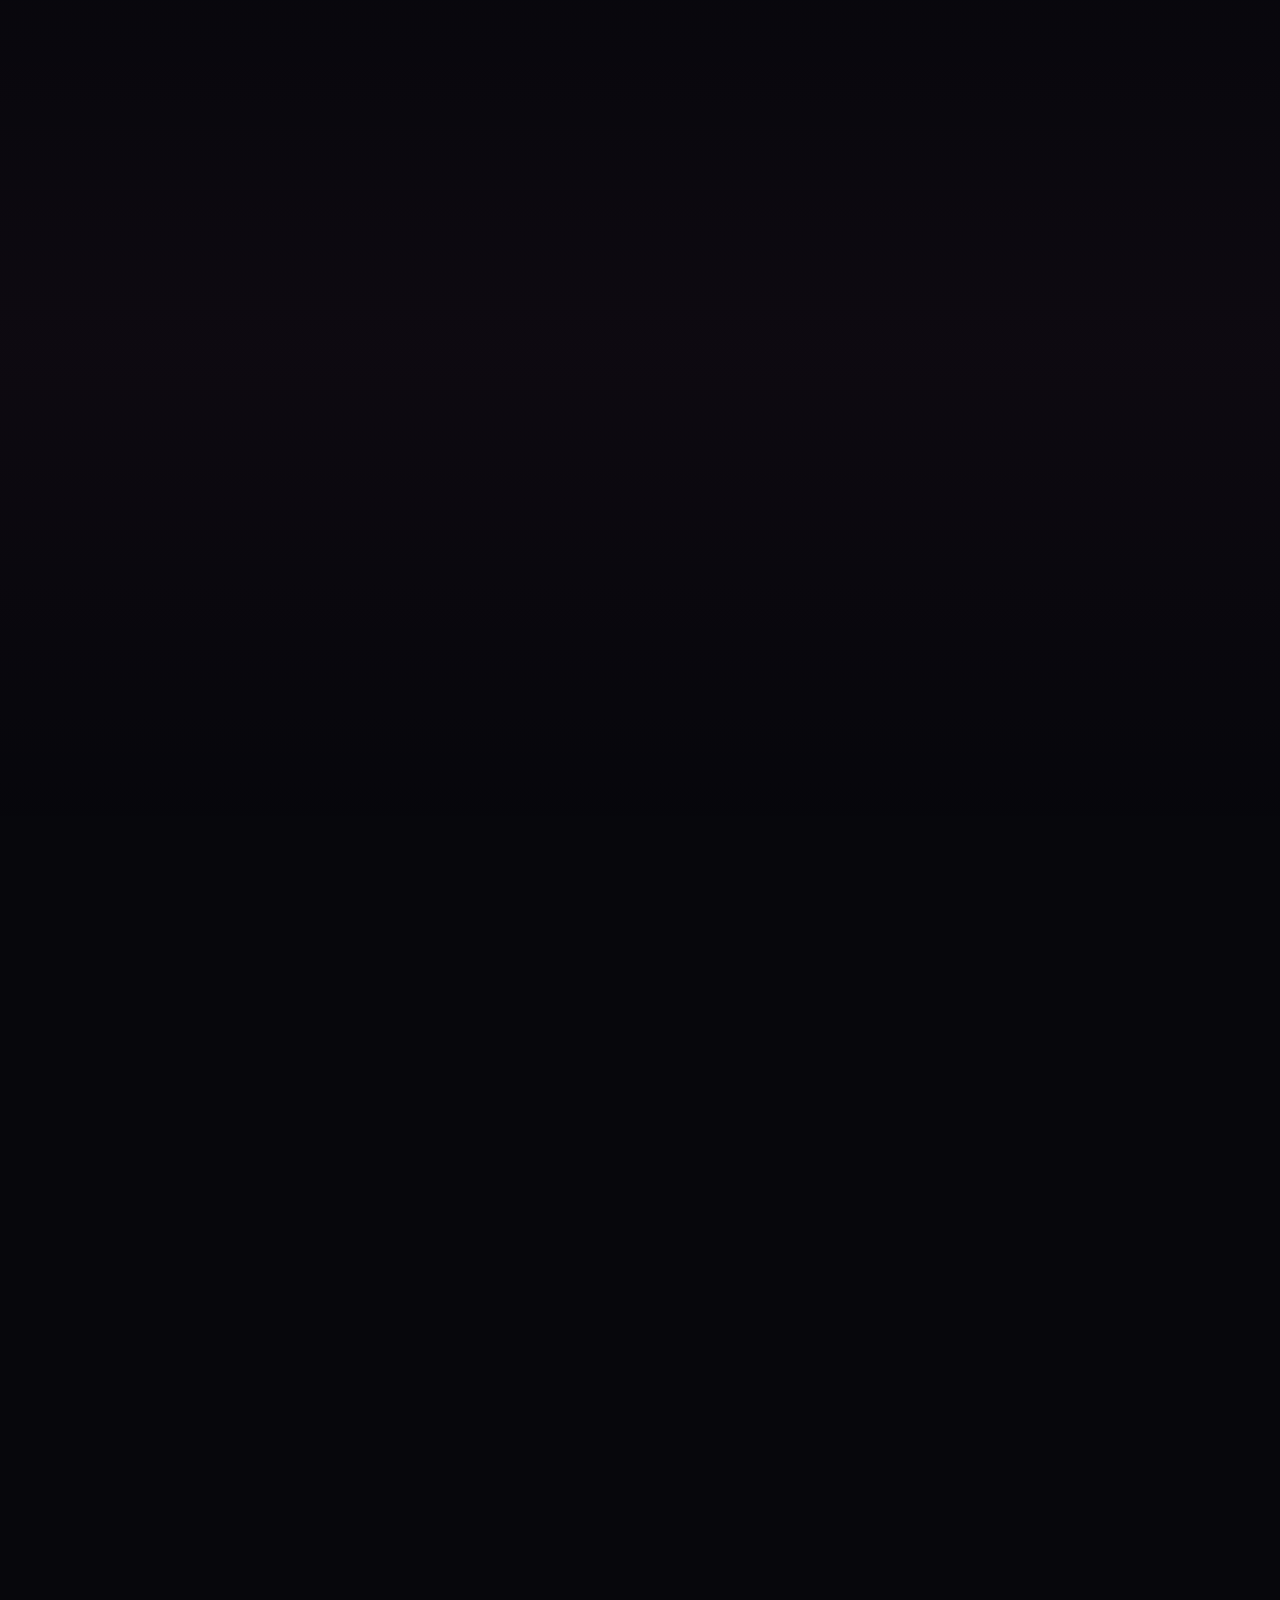
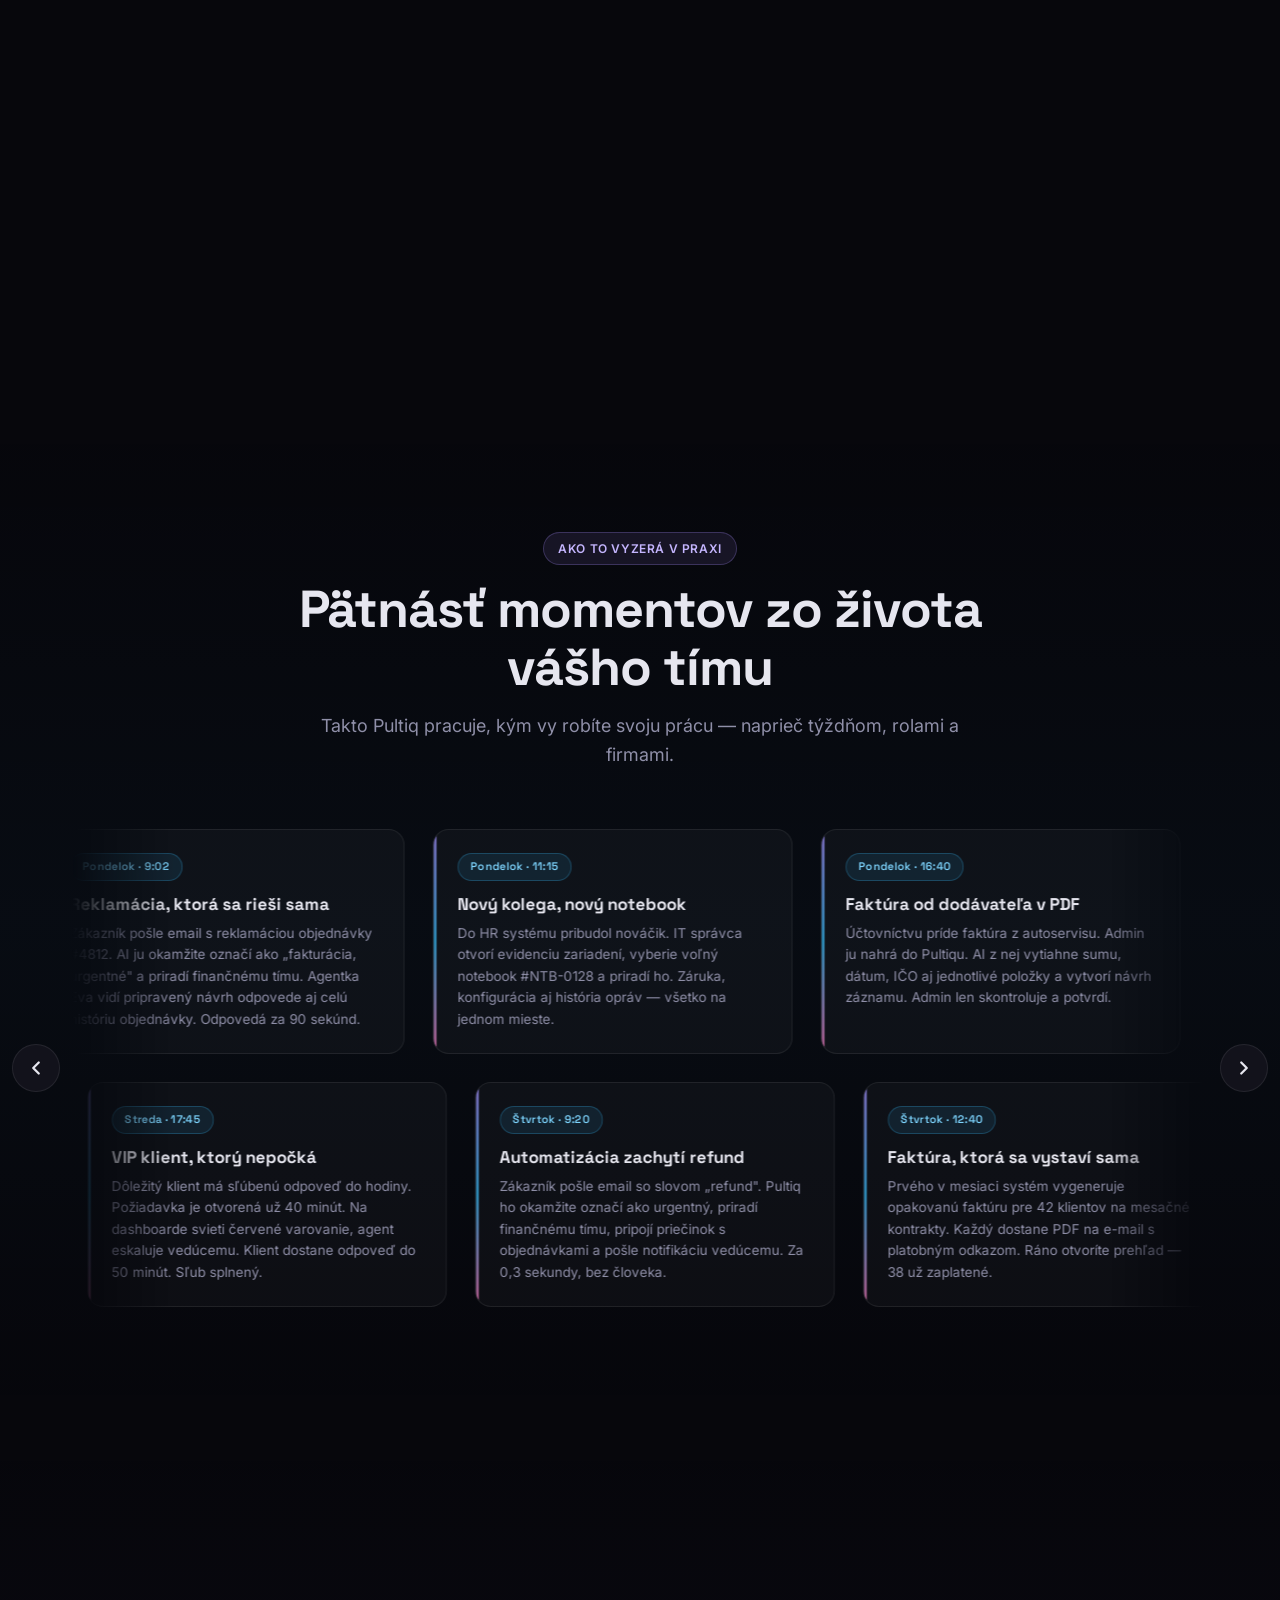
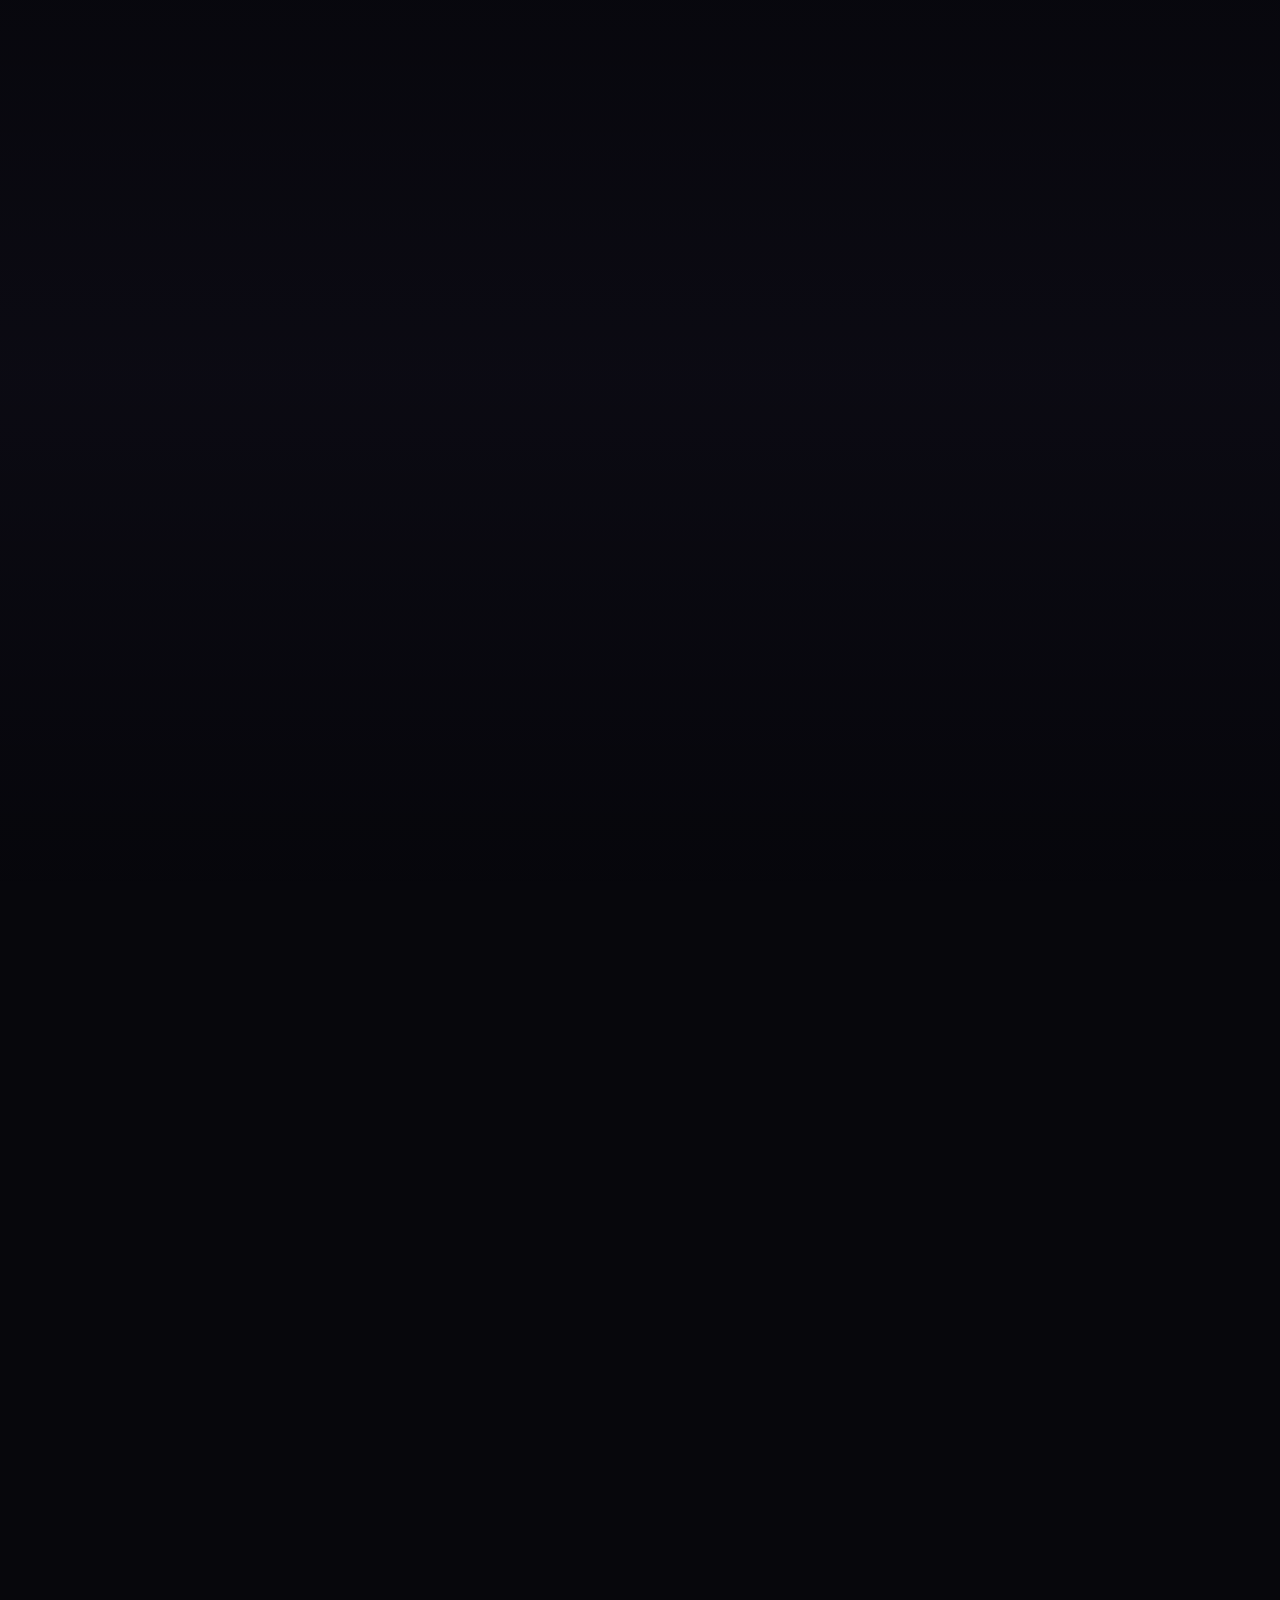
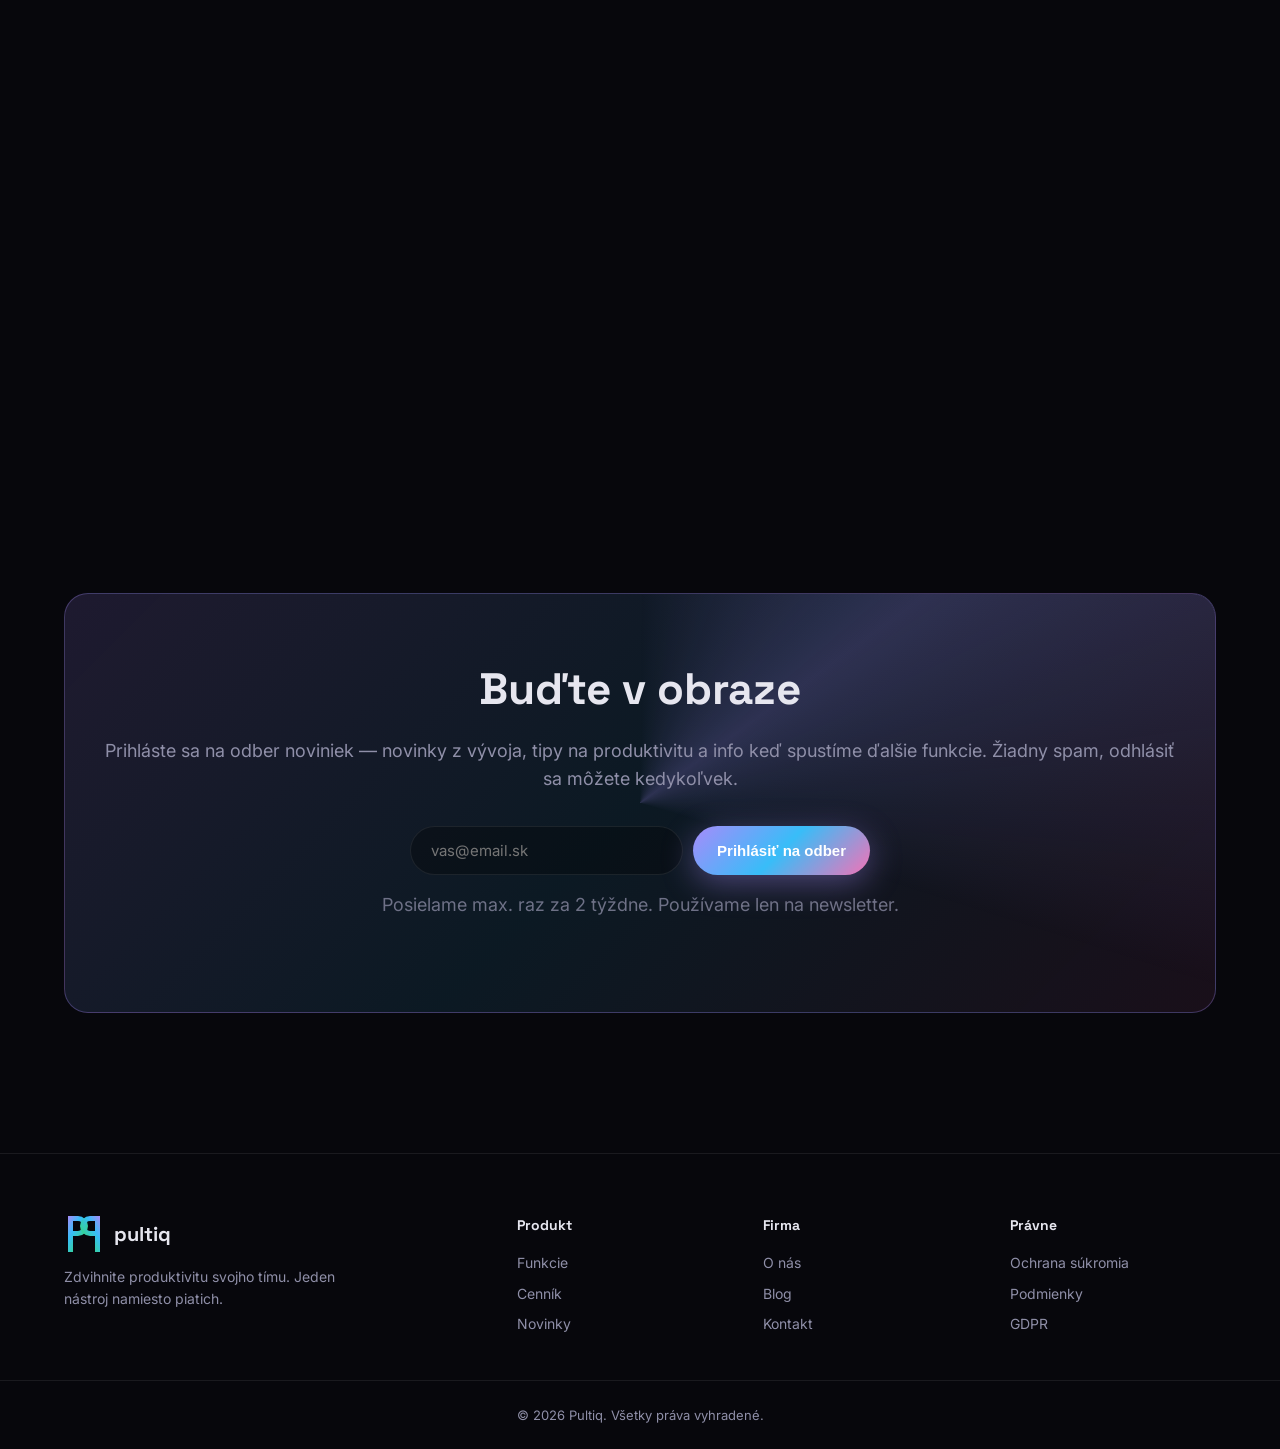
==== commit 74efee0c: "Newsletter signup CTA" ====
--- a/www.pultiq.tech/index.html
+++ b/www.pultiq.tech/index.html
@@ -710,12 +710,13 @@
 <section class="cta-section" id="cta">
   <div class="container">
     <div class="cta-box reveal">
-      <h2>Pridajte sa do Open Bety</h2>
-      <p>Pultiq je teraz zdarma — zaregistrujte sa a buďte pri tom od začiatku.</p>
-      <form class="cta-form" onsubmit="event.preventDefault(); this.querySelector('button').innerText='Odoslané'">
+      <h2>Buďte v obraze</h2>
+      <p>Prihláste sa na odber noviniek — novinky z vývoja, tipy na produktivitu a info keď spustíme ďalšie funkcie. Žiadny spam, odhlásiť sa môžete kedykoľvek.</p>
+      <form class="cta-form" onsubmit="event.preventDefault(); this.querySelector('button').innerText='✓ Prihlásené'; this.querySelector('input').disabled=true">
         <input type="email" placeholder="vas@email.sk" required />
-        <button class="btn btn-primary" type="submit">Získať prístup</button>
+        <button class="btn btn-primary" type="submit">Prihlásiť na odber</button>
       </form>
+      <p class="cta-fine">Posielame max. raz za 2 týždne. Používame len na newsletter.</p>
     </div>
   </div>
 </section>
--- a/www.pultiq.tech/style.css
+++ b/www.pultiq.tech/style.css
@@ -790,6 +790,10 @@
   color:var(--text);font-size:15px;font-family:inherit;
 }
 .cta-form input:focus{outline:none;border-color:var(--primary)}
+.cta-form input:disabled{opacity:0.5;cursor:not-allowed}
+.cta-fine{
+  margin-top:16px;font-size:12px;color:var(--muted);opacity:0.75;
+}
 
 /* ========= FOOTER ========= */
 .footer{border-top:1px solid var(--border);padding:60px 0 24px;margin-top:40px}
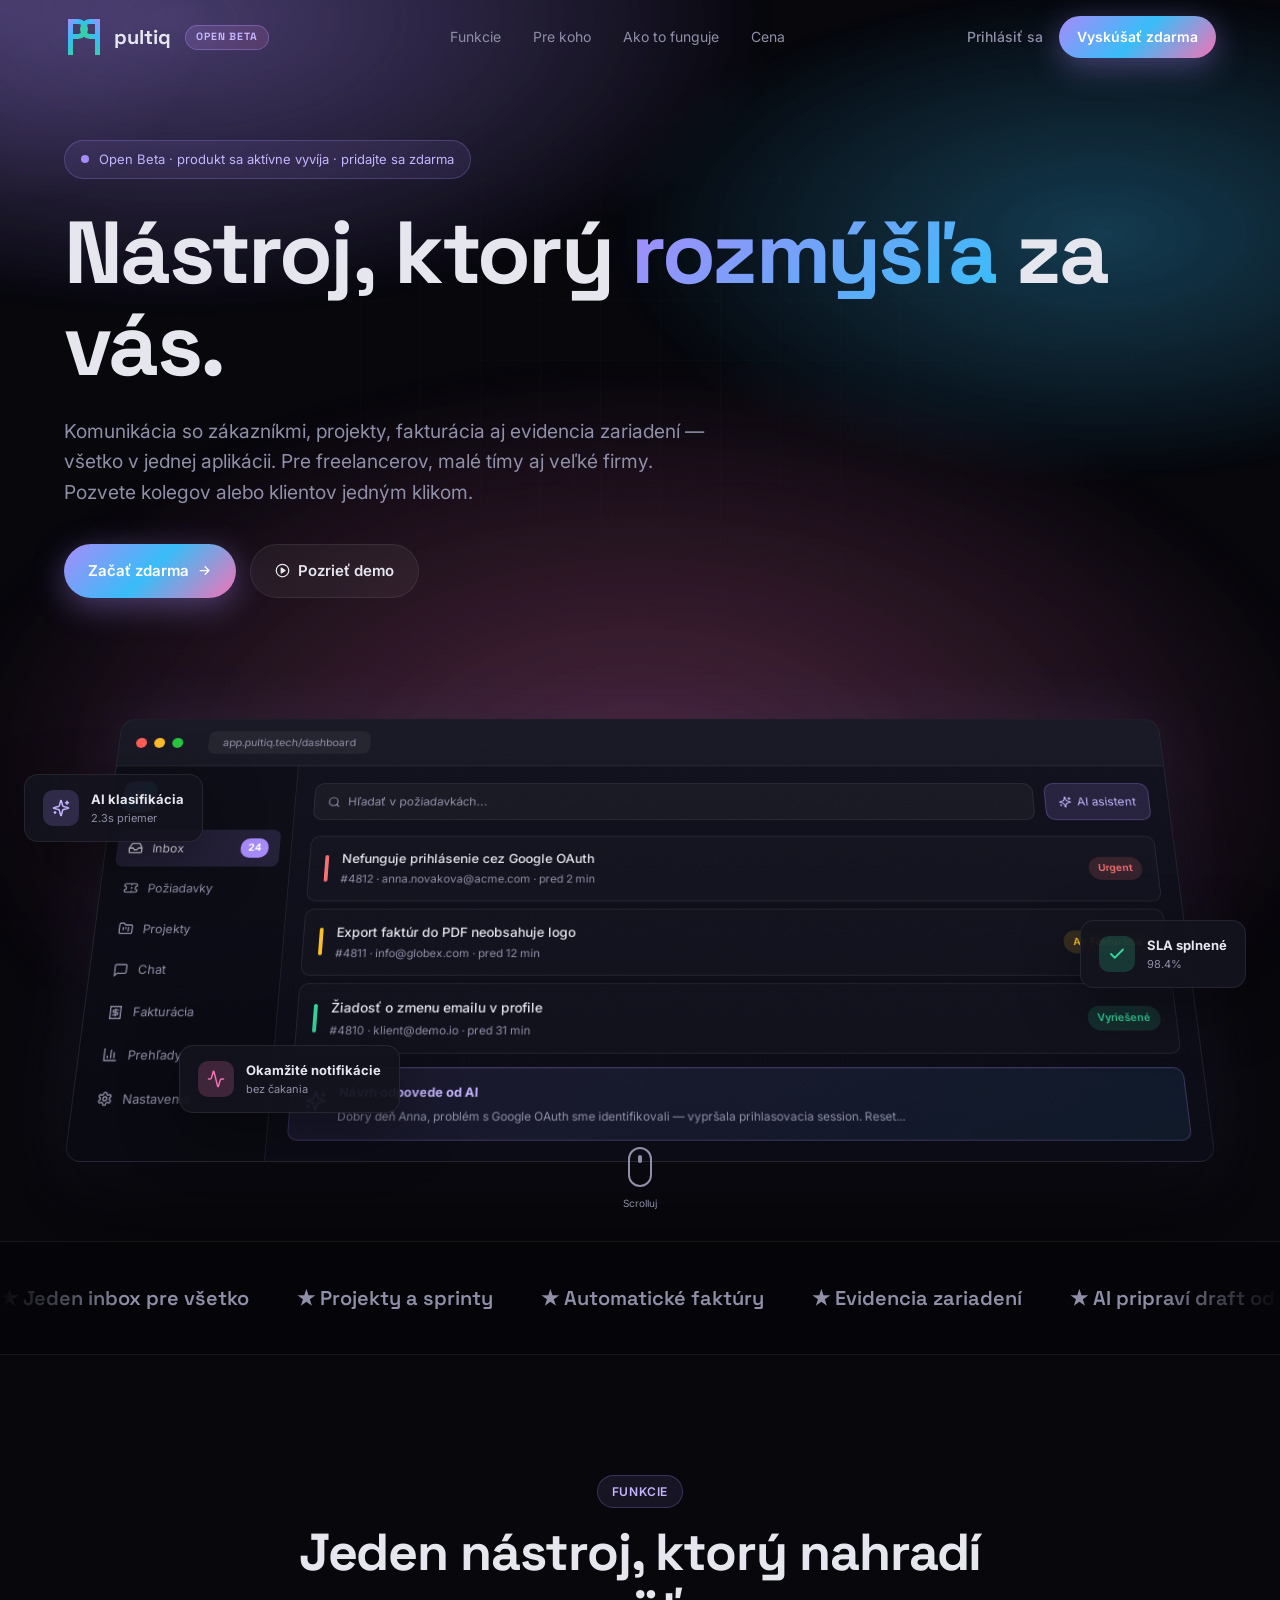
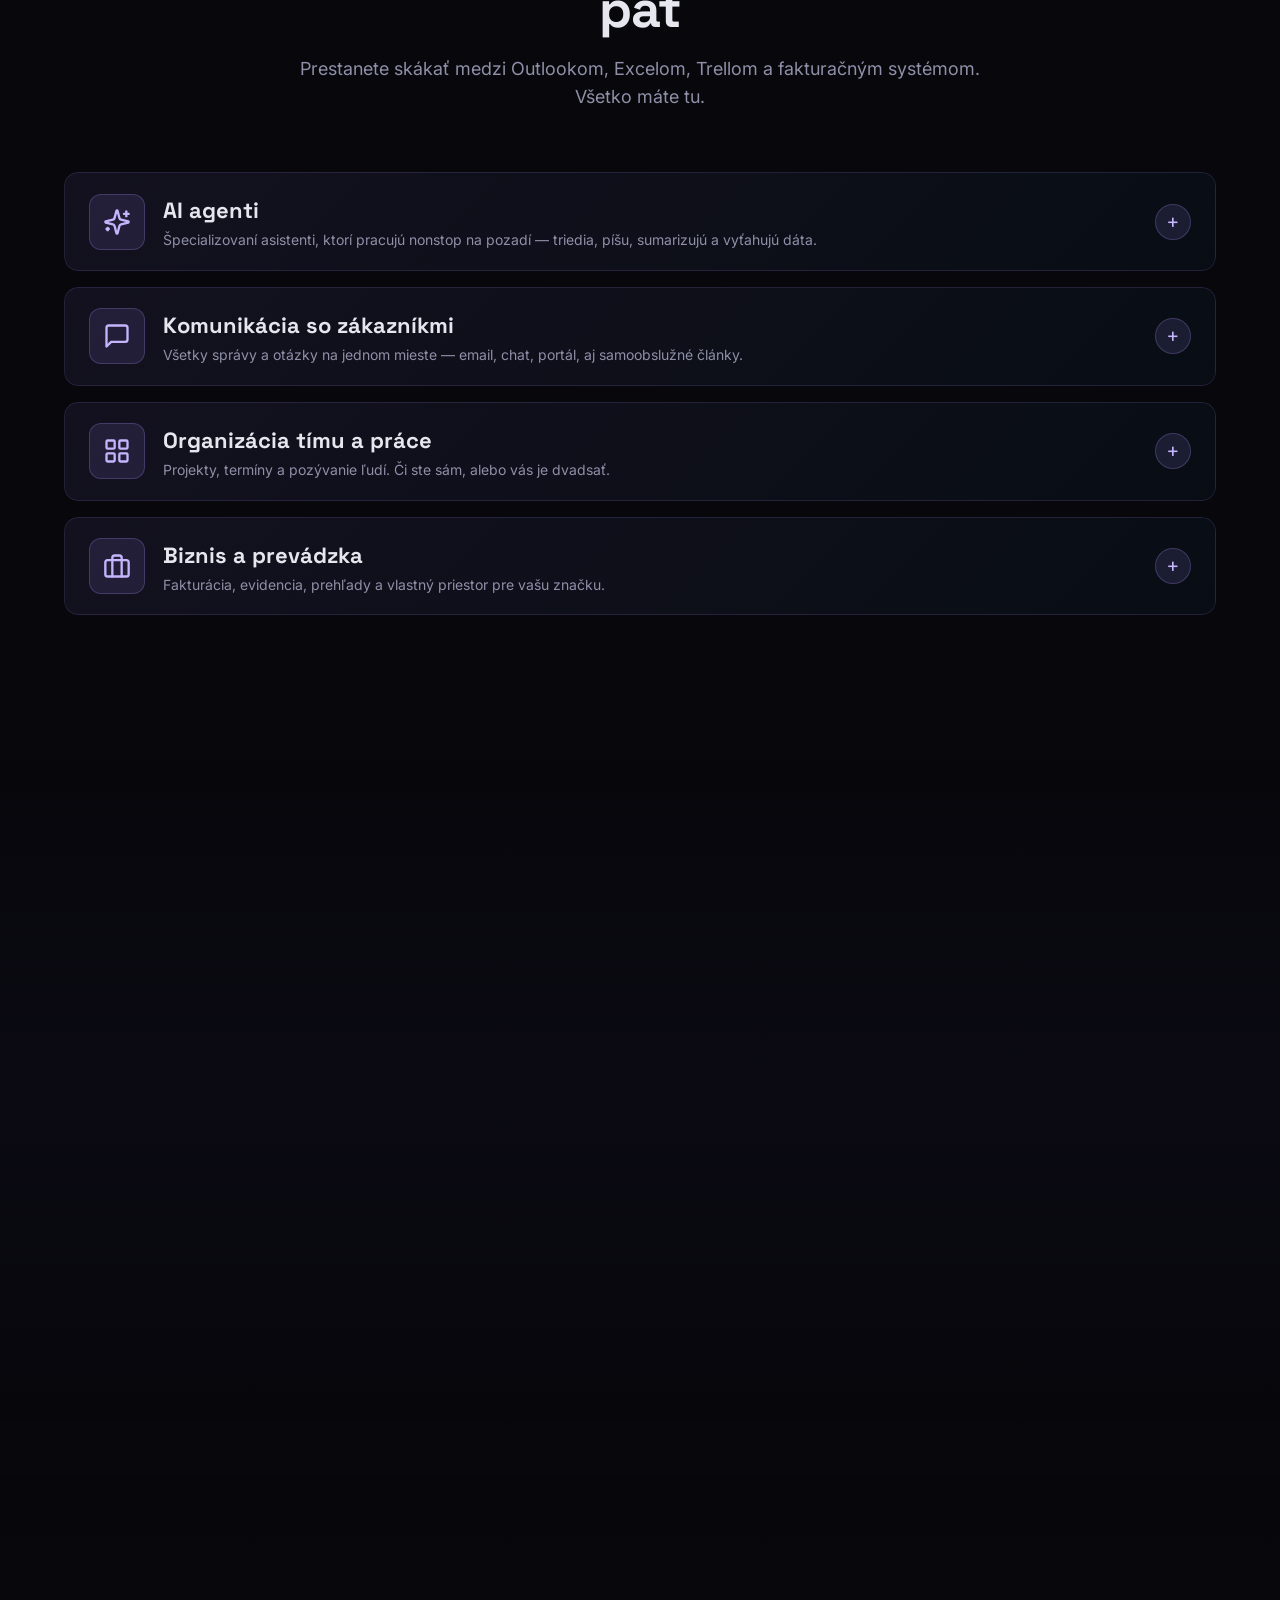
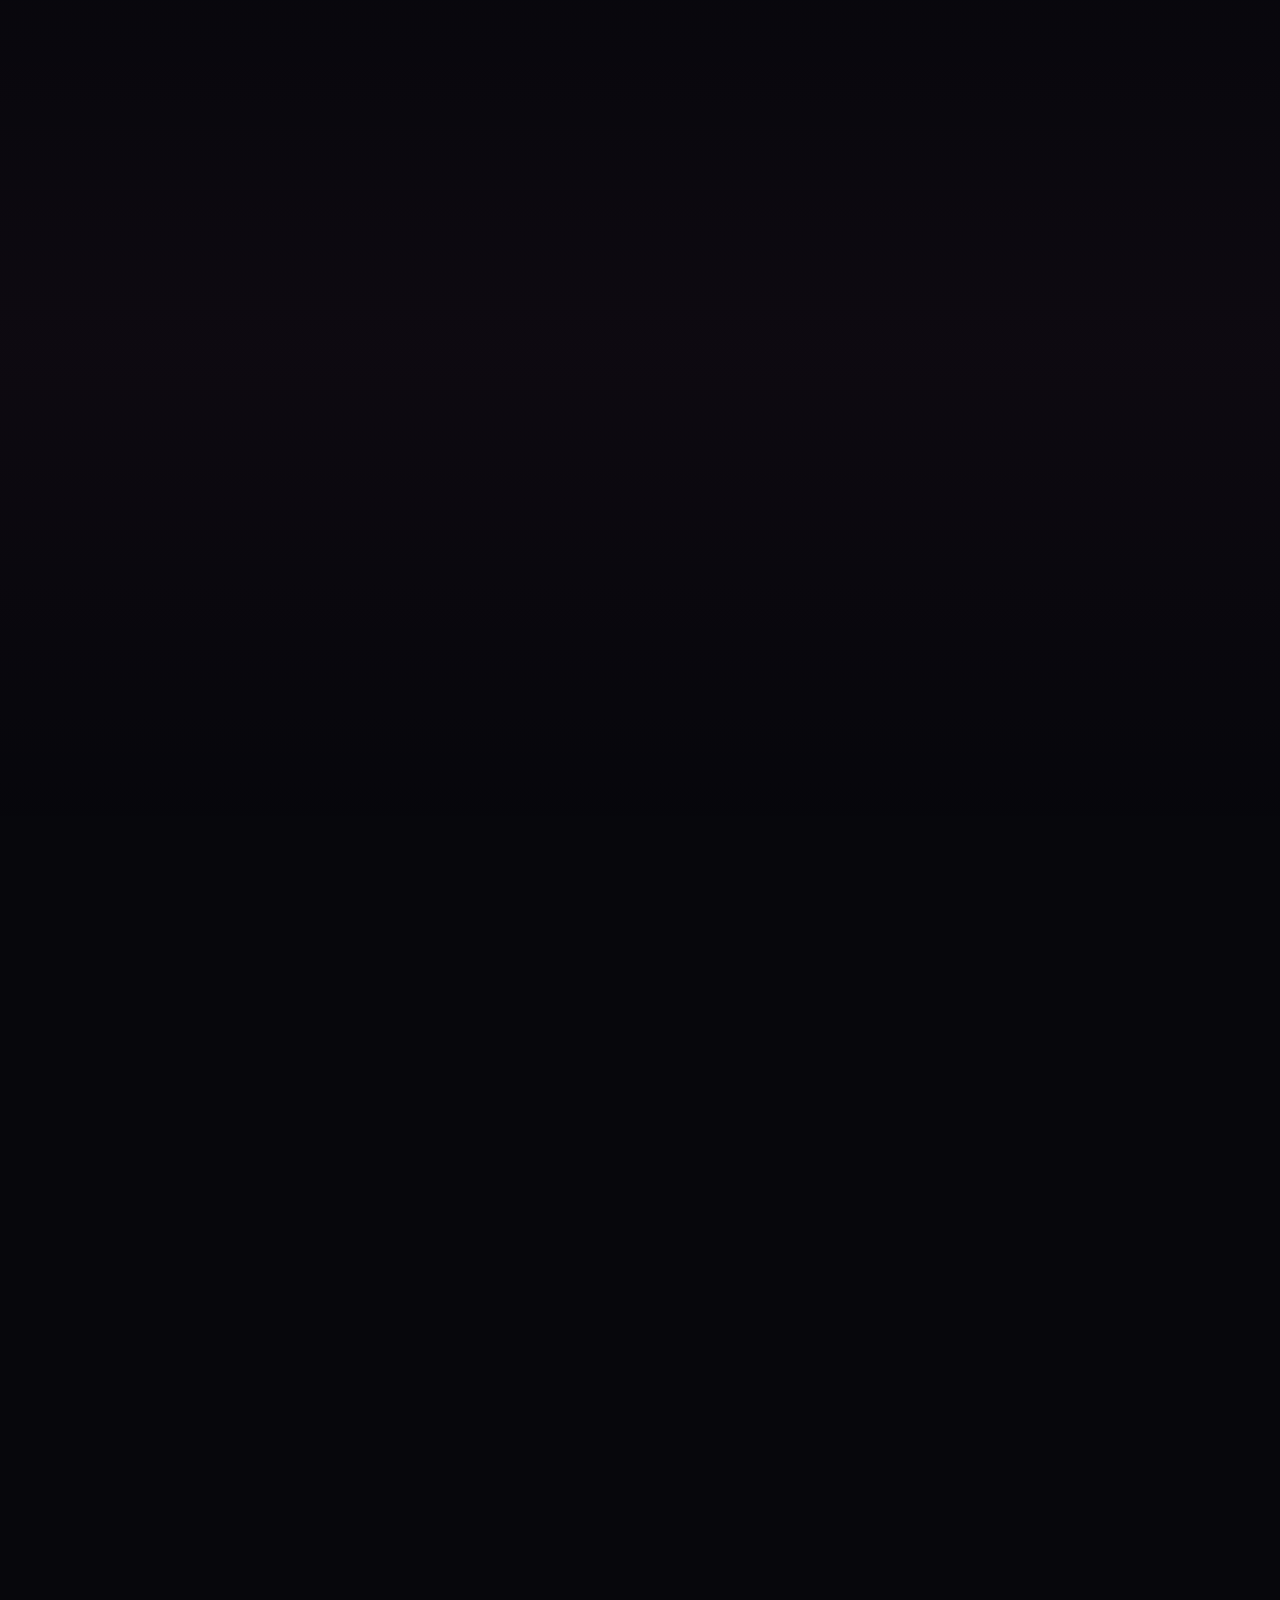
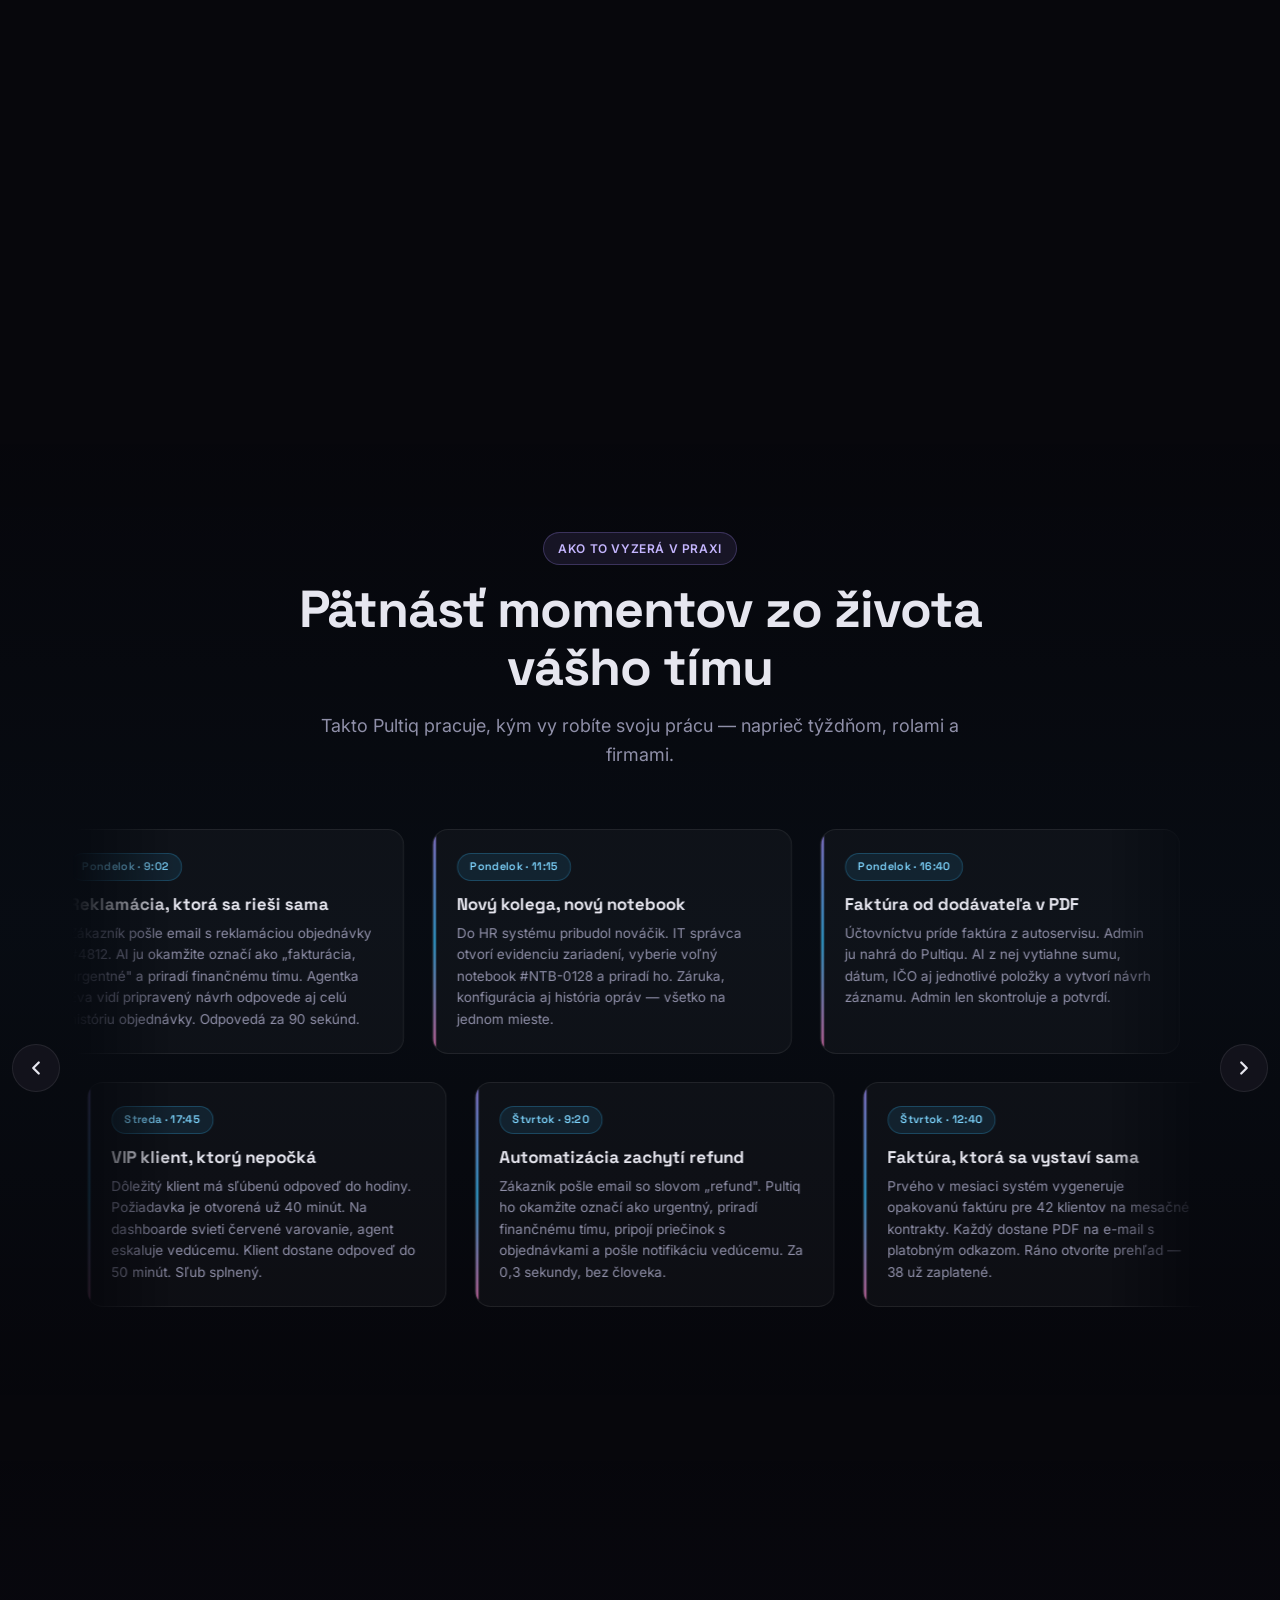
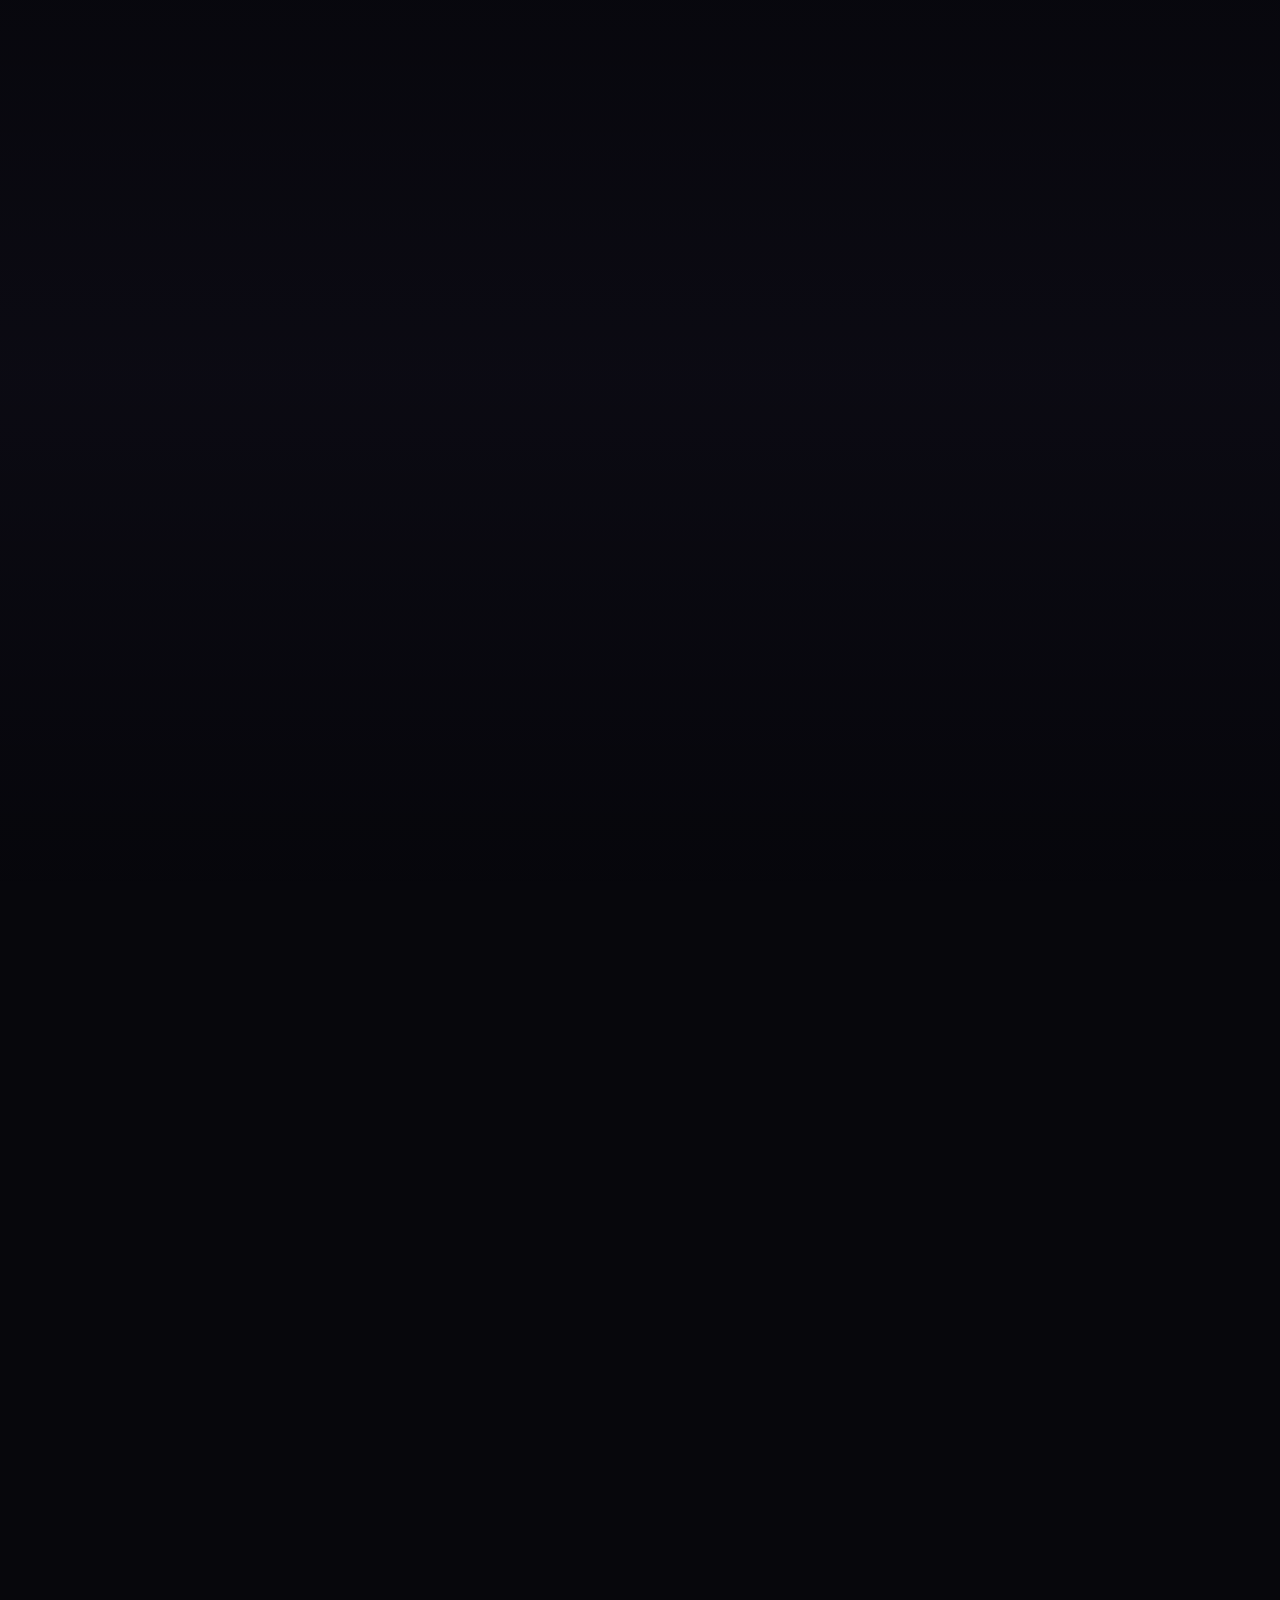
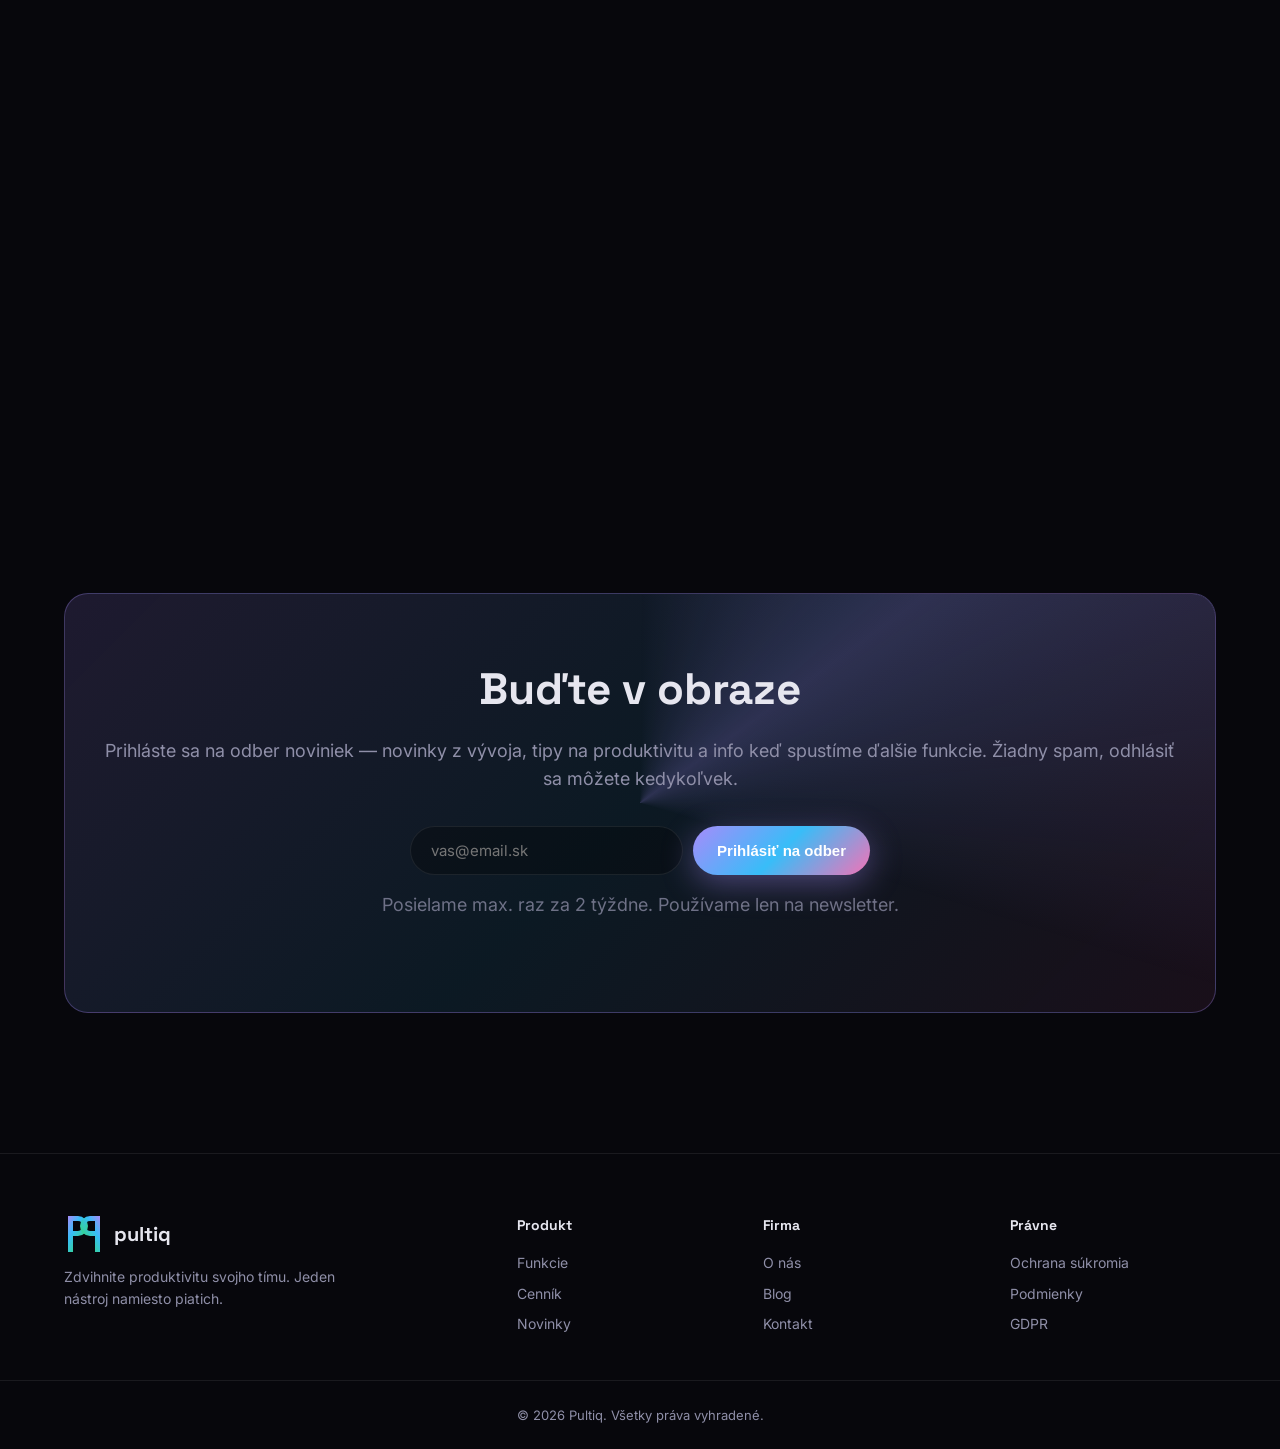
==== commit 8c0d587c: "Remove typical situations column" ====
--- a/www.pultiq.tech/index.html
+++ b/www.pultiq.tech/index.html
@@ -436,16 +436,6 @@
         </summary>
         <div class="strip-detail strip-detail-3">
           <div>
-            <h4>Typické situácie</h4>
-            <ul>
-              <li>Pracujete pre 3–5 klientov naraz a každý chce iný „status update"</li>
-              <li>Fakturujete podľa hodín, ale na konci mesiaca hľadáte, čo ste kedy robili</li>
-              <li>Klient sa pýta cez WhatsApp, e-mail, SMS — komunikácia je roztrhaná</li>
-              <li>Nemáte back-office tím, musíte všetko stihnúť sami</li>
-              <li>Pri veľkej zákazke strácate prehľad, čo je hotové a čo čaká</li>
-            </ul>
-          </div>
-          <div>
             <h4>Kľúčové funkcie pre vás</h4>
             <ul>
               <li><strong>Time tracking</strong> — stopky pri každej úlohe, časový log podľa projektov a klientov. Export do CSV.</li>
@@ -479,15 +469,6 @@
         </summary>
         <div class="strip-detail">
           <div>
-            <h4>Typické situácie</h4>
-            <ul>
-              <li>Zákazník pošle reklamáciu bez čísla objednávky — musíte ho dohľadávať</li>
-              <li>V sezóne vám príde 5× viac správ, tím sa v tom topí</li>
-              <li>Rovnaké otázky denne: „Kedy mi to príde?", „Ako vrátiť tovar?"</li>
-              <li>Tím nepozná celú históriu nákupov a správanie klienta</li>
-            </ul>
-          </div>
-          <div>
             <h4>Kľúčové funkcie pre vás</h4>
             <ul>
               <li><strong>AI triage agent</strong> — prichádzajúci e-mail zaradí do kategórie (doprava, reklamácia, fakturácia, technický problém), nastaví prioritu a priradí správnemu tímu.</li>
@@ -510,15 +491,6 @@
           <span class="strip-toggle" aria-hidden="true">+</span>
         </summary>
         <div class="strip-detail">
-          <div>
-            <h4>Typické situácie</h4>
-            <ul>
-              <li>Bug reporty chodia cez e-mail, Discord, Intercom — vývojári ich nevidia všetky</li>
-              <li>Klient pošle screenshot, podporák ho prepošle devovi, dev stratí kontext</li>
-              <li>Feature requesty nikde neevidujete, zákazník sa pýta „a kedy to bude?"</li>
-              <li>Onboarding nového klienta zaberie 3 dni klikania</li>
-            </ul>
-          </div>
           <div>
             <h4>Kľúčové funkcie pre vás</h4>
             <ul>
@@ -543,15 +515,6 @@
         </summary>
         <div class="strip-detail">
           <div>
-            <h4>Typické situácie</h4>
-            <ul>
-              <li>Sľúbili ste VIP klientovi odpoveď do 2h, v strese si nepamätáte kedy to začalo</li>
-              <li>Fakturujete podľa hodín, ale senior programátor zabúda písať timesheety</li>
-              <li>Klient chce reporty — zostavujete ich ručne v Exceli</li>
-              <li>V tíme sa mení zodpovednosť, niekto niekedy niečo niekomu odpíše</li>
-            </ul>
-          </div>
-          <div>
             <h4>Kľúčové funkcie pre vás</h4>
             <ul>
               <li><strong>SLA engine</strong> — každý klient má vlastnú politiku (response time, resolution time). Odpočítavanie s farebnými varovaniami, eskalácie pred breach.</li>
@@ -574,15 +537,6 @@
           <span class="strip-toggle" aria-hidden="true">+</span>
         </summary>
         <div class="strip-detail">
-          <div>
-            <h4>Typické situácie</h4>
-            <ul>
-              <li>Kolegovia píšu „nefunguje mi internet" priamo do Slacku, čo nikto nezaeviduje</li>
-              <li>Neviete, kto má aký notebook a kedy končí záruka</li>
-              <li>Pri príchode nového zamestnanca bežíte cez 5 tabuliek</li>
-              <li>Nikto nevie, koľko požiadaviek IT tím za mesiac vyriešil</li>
-            </ul>
-          </div>
           <div>
             <h4>Kľúčové funkcie pre vás</h4>
             <ul>
--- a/www.pultiq.tech/style.css
+++ b/www.pultiq.tech/style.css
@@ -552,12 +552,12 @@
 .audience-strip[open] .strip-toggle{transform:rotate(45deg)}
 .strip-detail{
   padding:4px 28px 28px 28px;
-  display:grid;grid-template-columns:1fr 1fr;gap:32px;
+  display:grid;grid-template-columns:1fr;gap:32px;
   border-top:1px dashed var(--border);
   margin:0 0 0 0;
   padding-top:24px;
 }
-.strip-detail.strip-detail-3{grid-template-columns:1fr 1fr 1.25fr}
+.strip-detail.strip-detail-3{grid-template-columns:1fr 1.15fr}
 .strip-detail-highlight{
   padding:20px 22px;border-radius:14px;
   background:linear-gradient(135deg,rgba(167,139,250,0.08),rgba(236,72,153,0.05));
@@ -568,7 +568,7 @@
 .strip-detail-highlight li strong{color:var(--text);font-weight:600}
 .strip-detail-highlight li{font-size:13px}
 @media(max-width:1100px){
-  .strip-detail.strip-detail-3{grid-template-columns:1fr 1fr}
+  .strip-detail.strip-detail-3{grid-template-columns:1fr}
   .strip-detail-highlight{grid-column:1/-1}
 }
 .strip-detail h4{
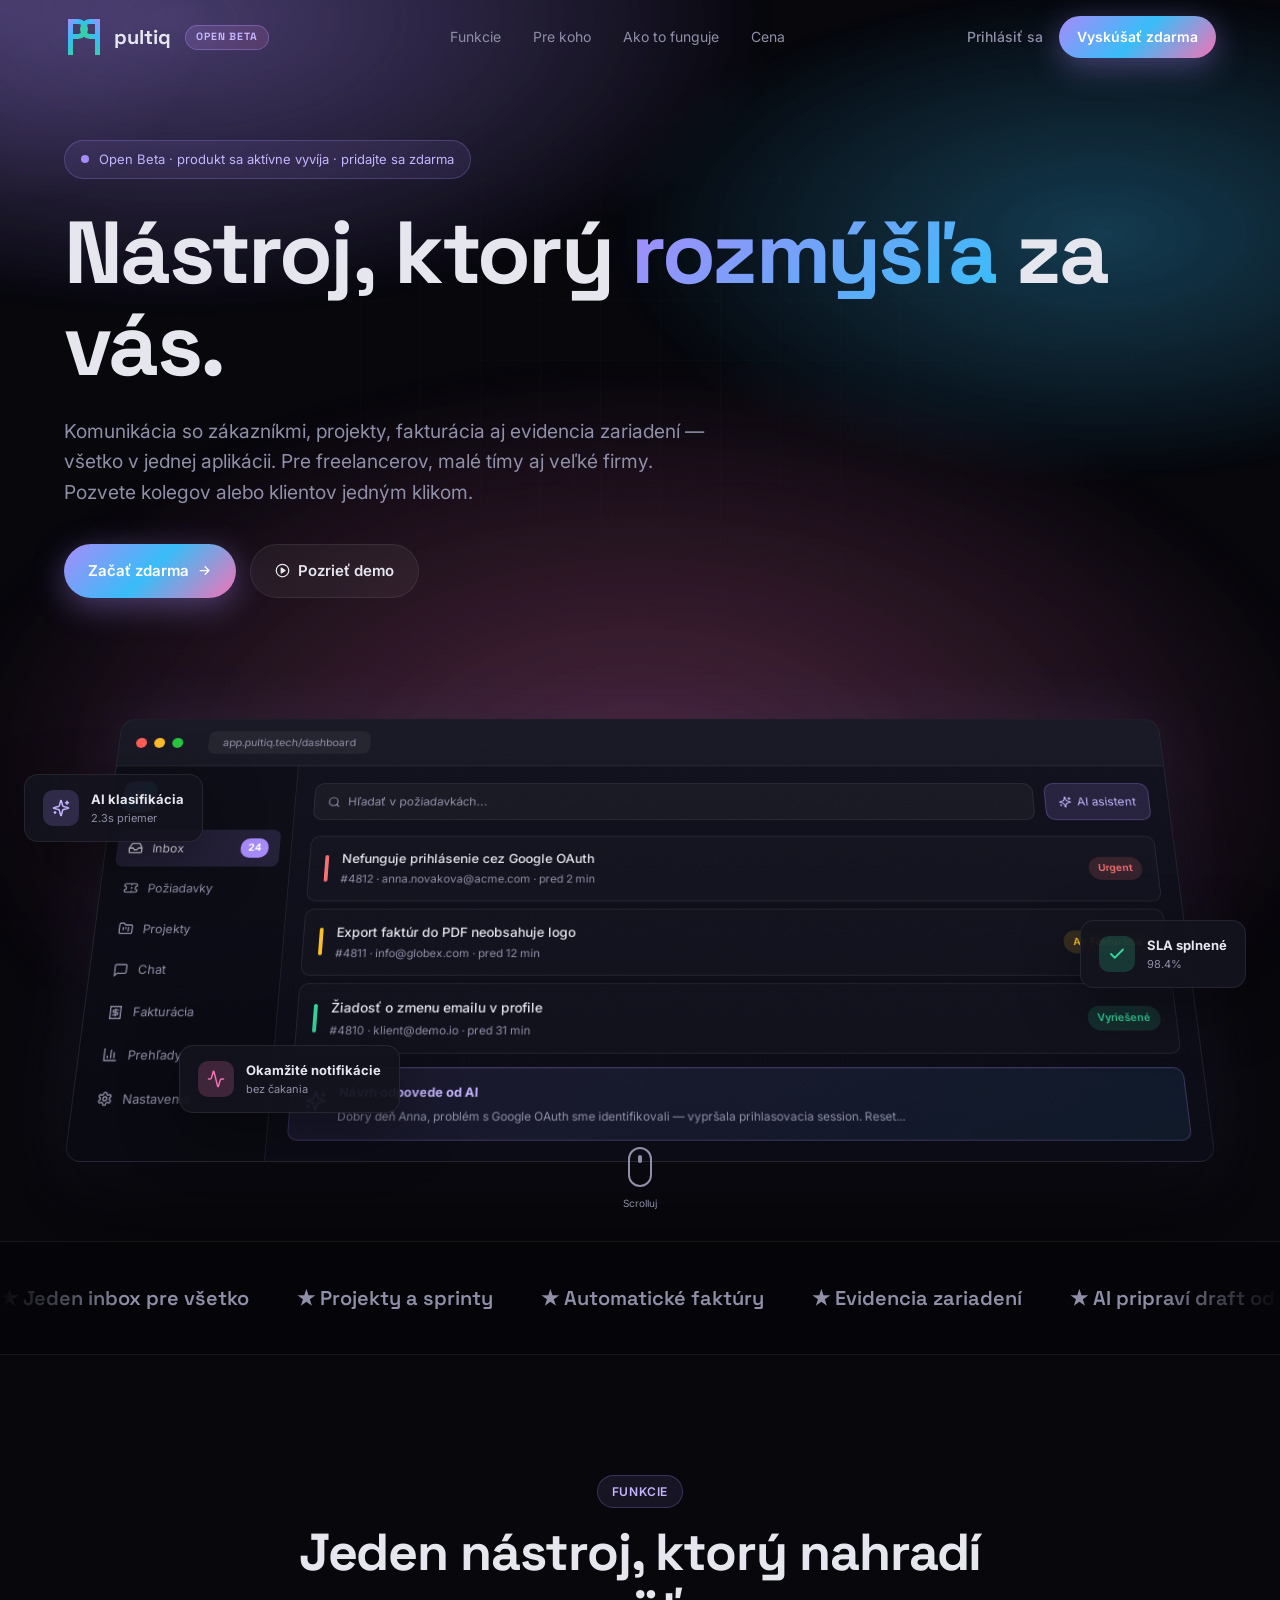
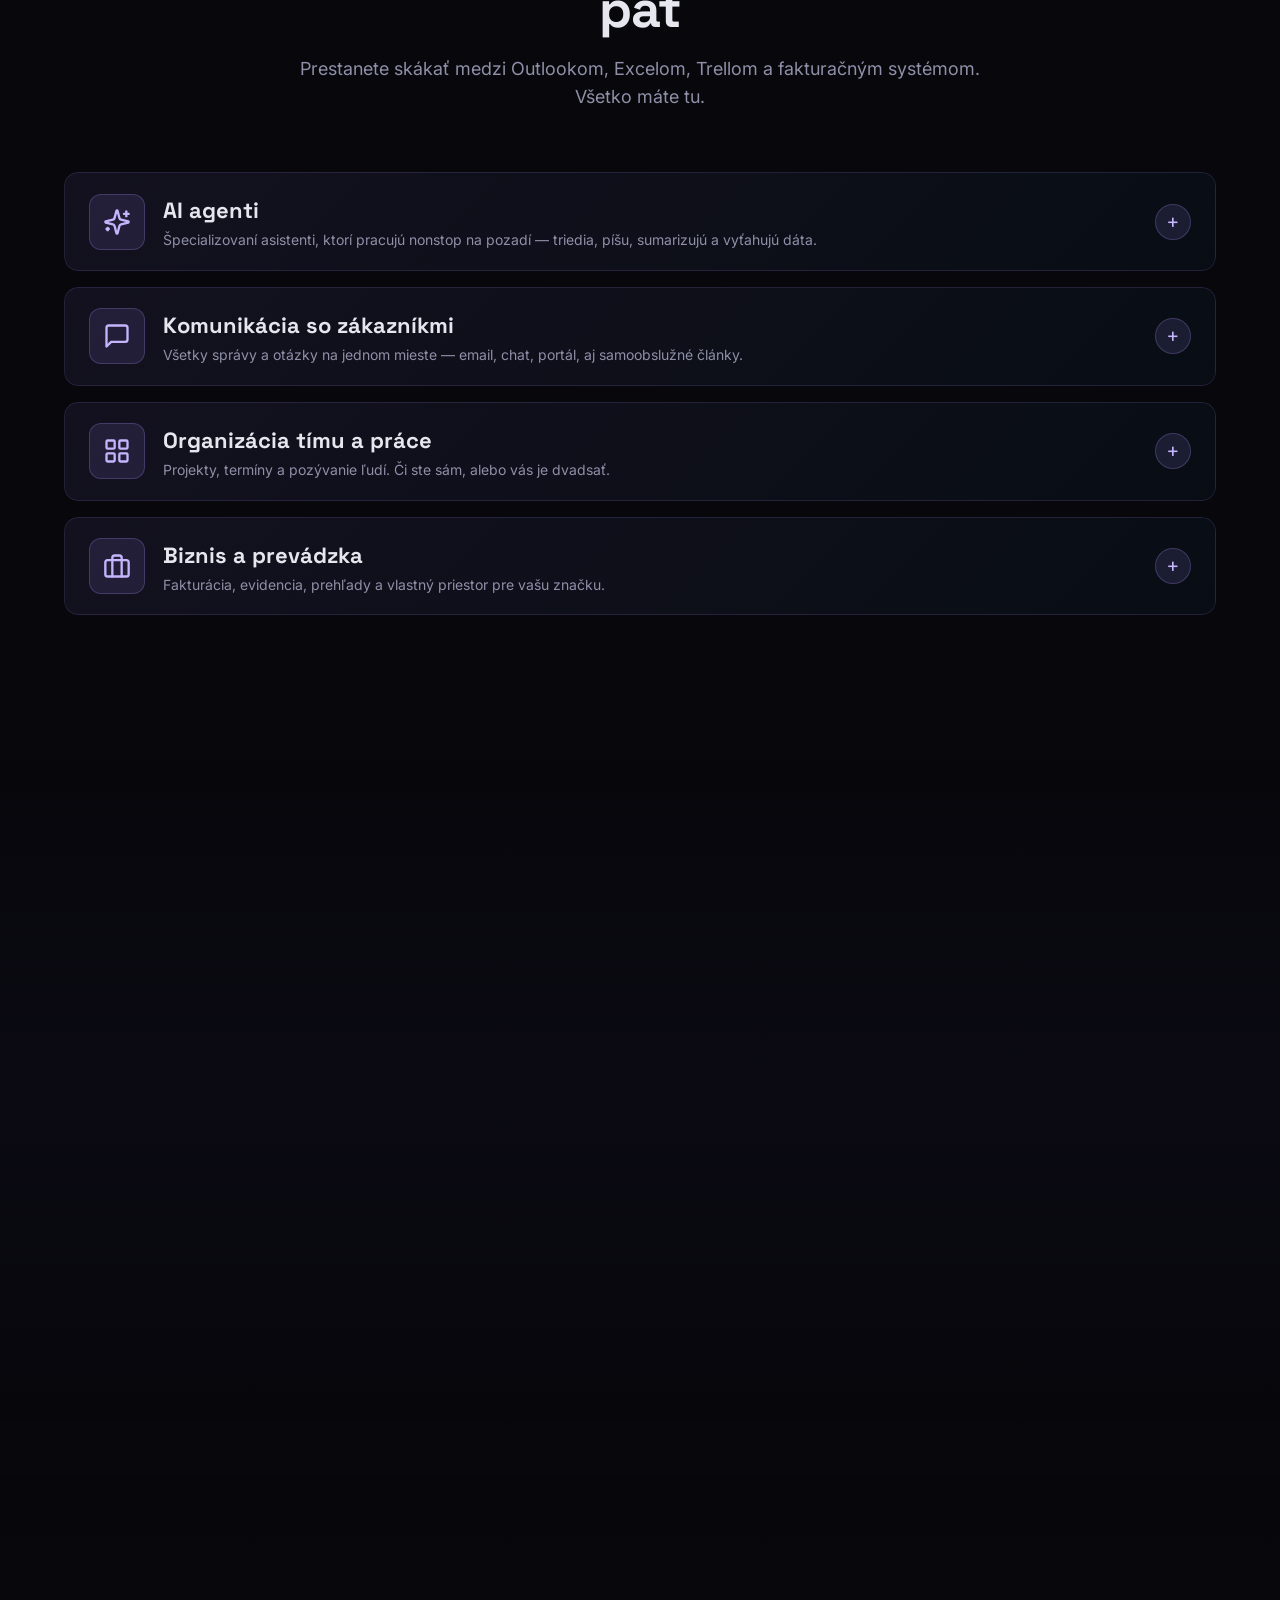
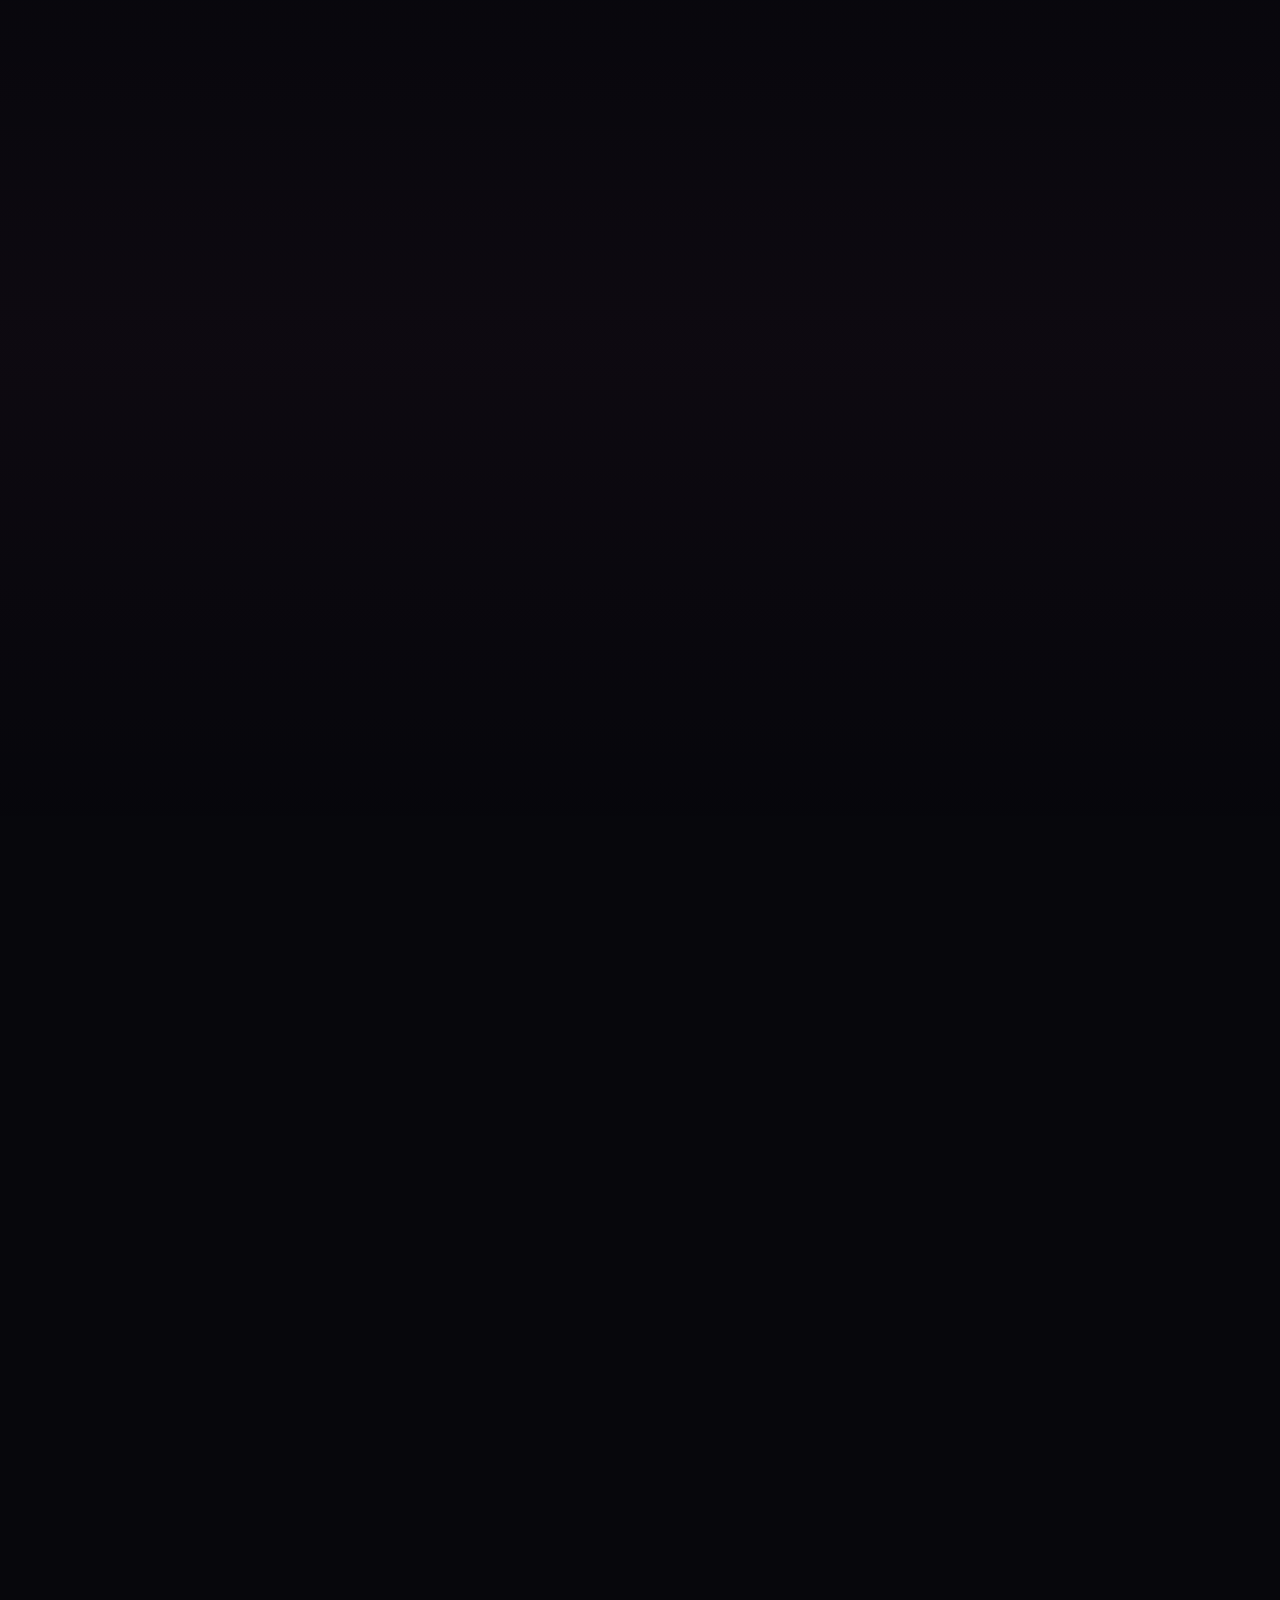
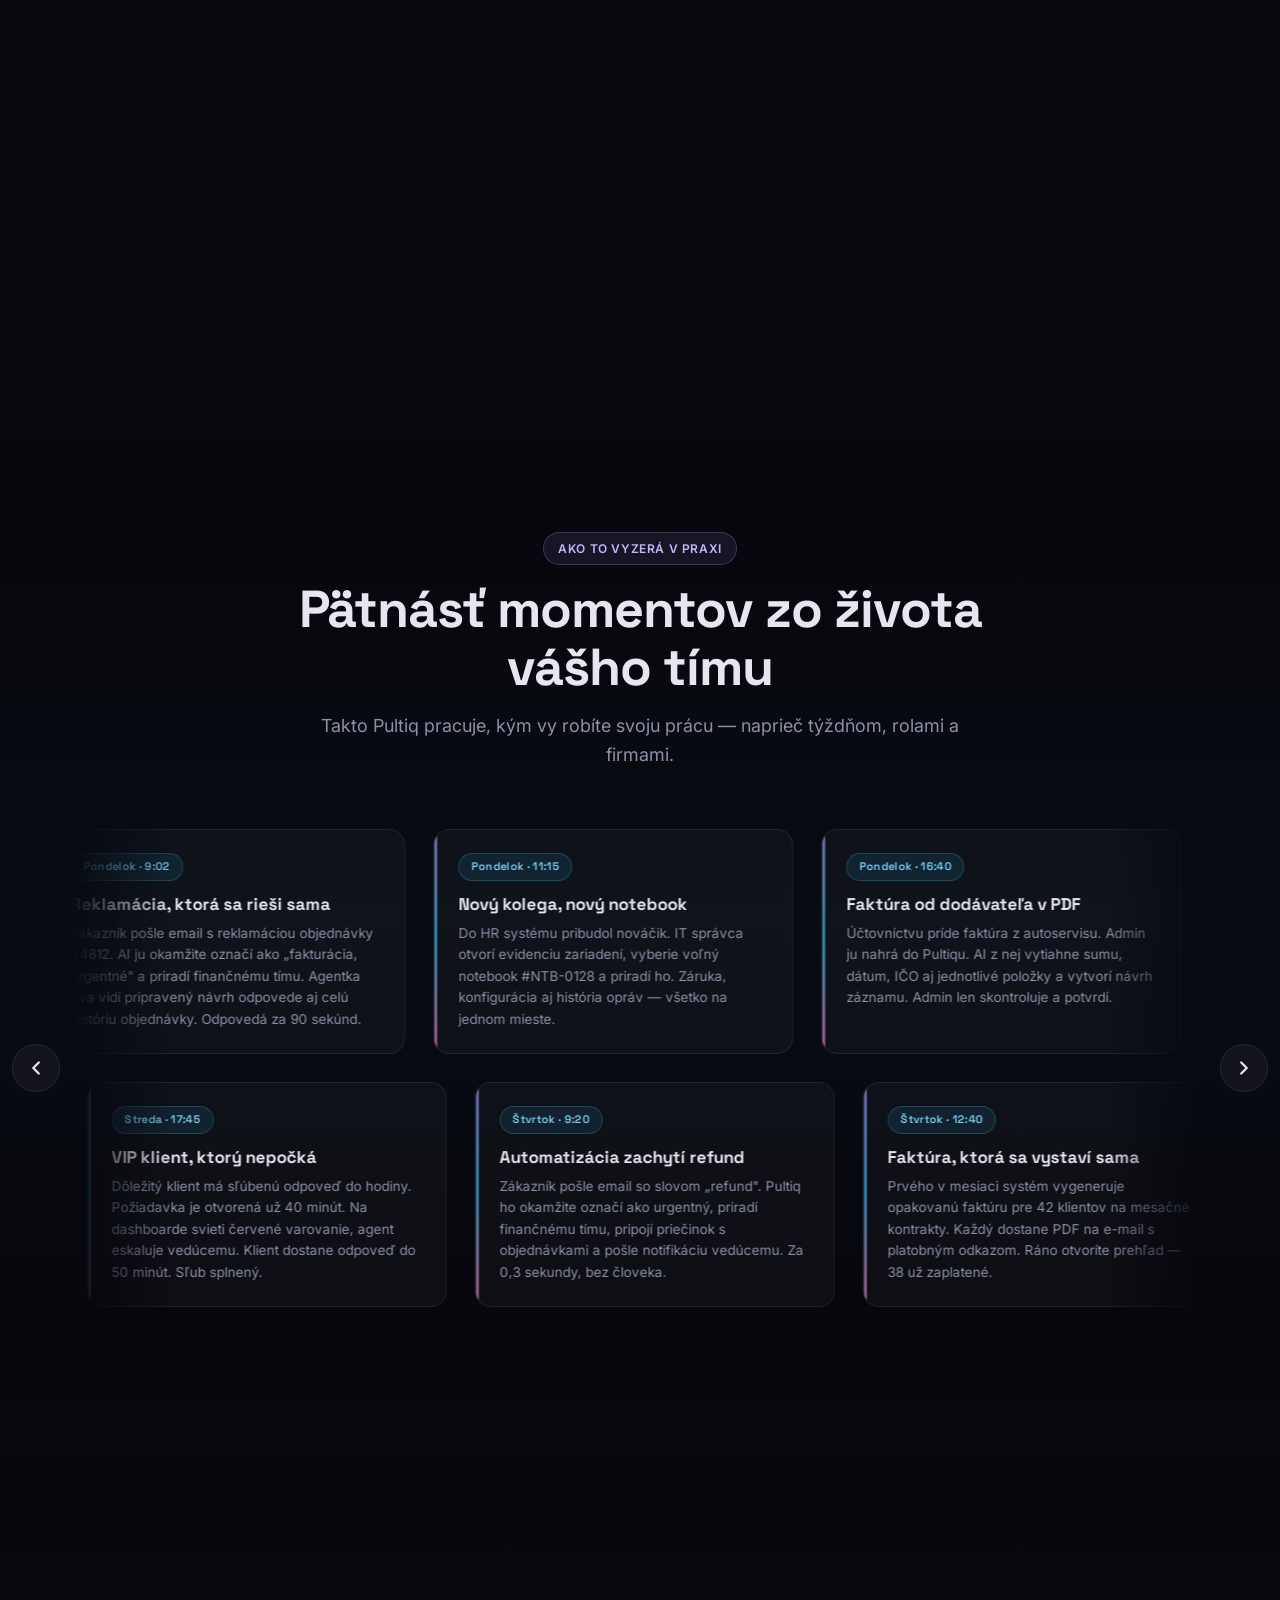
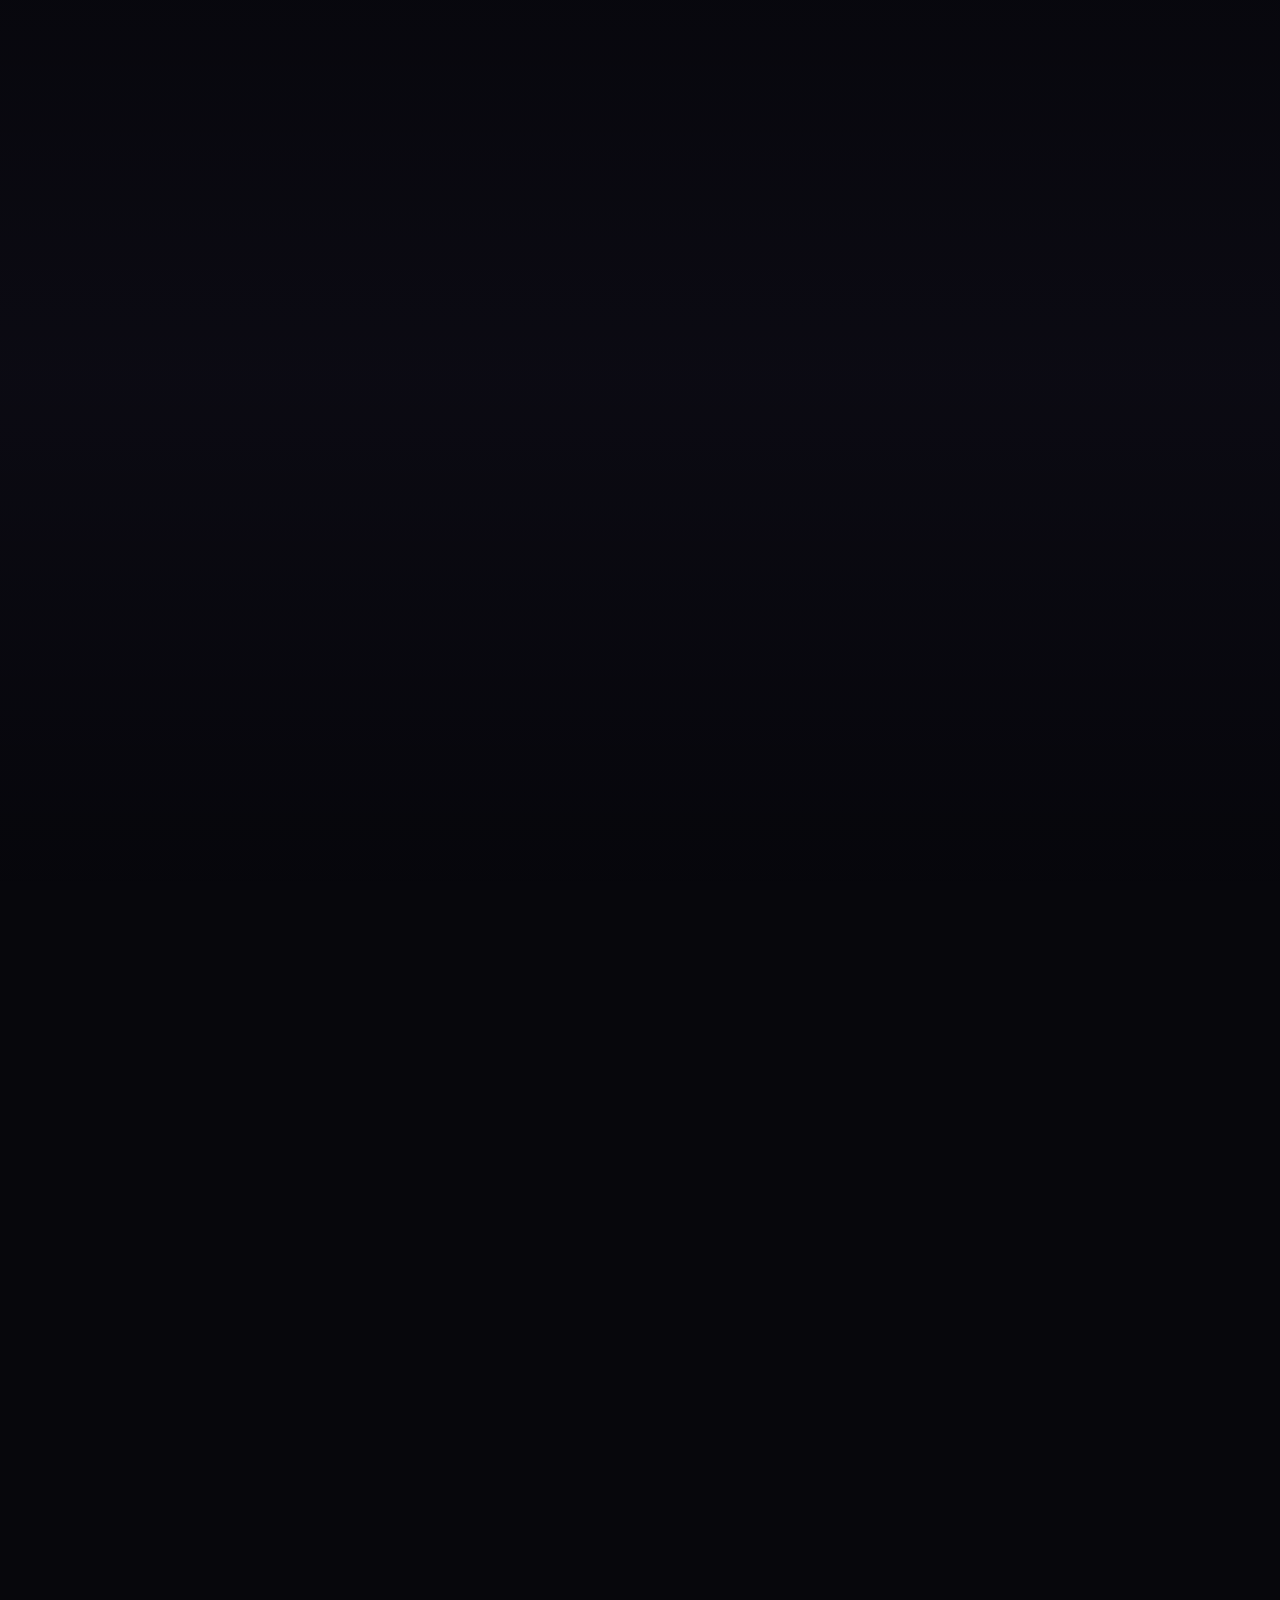
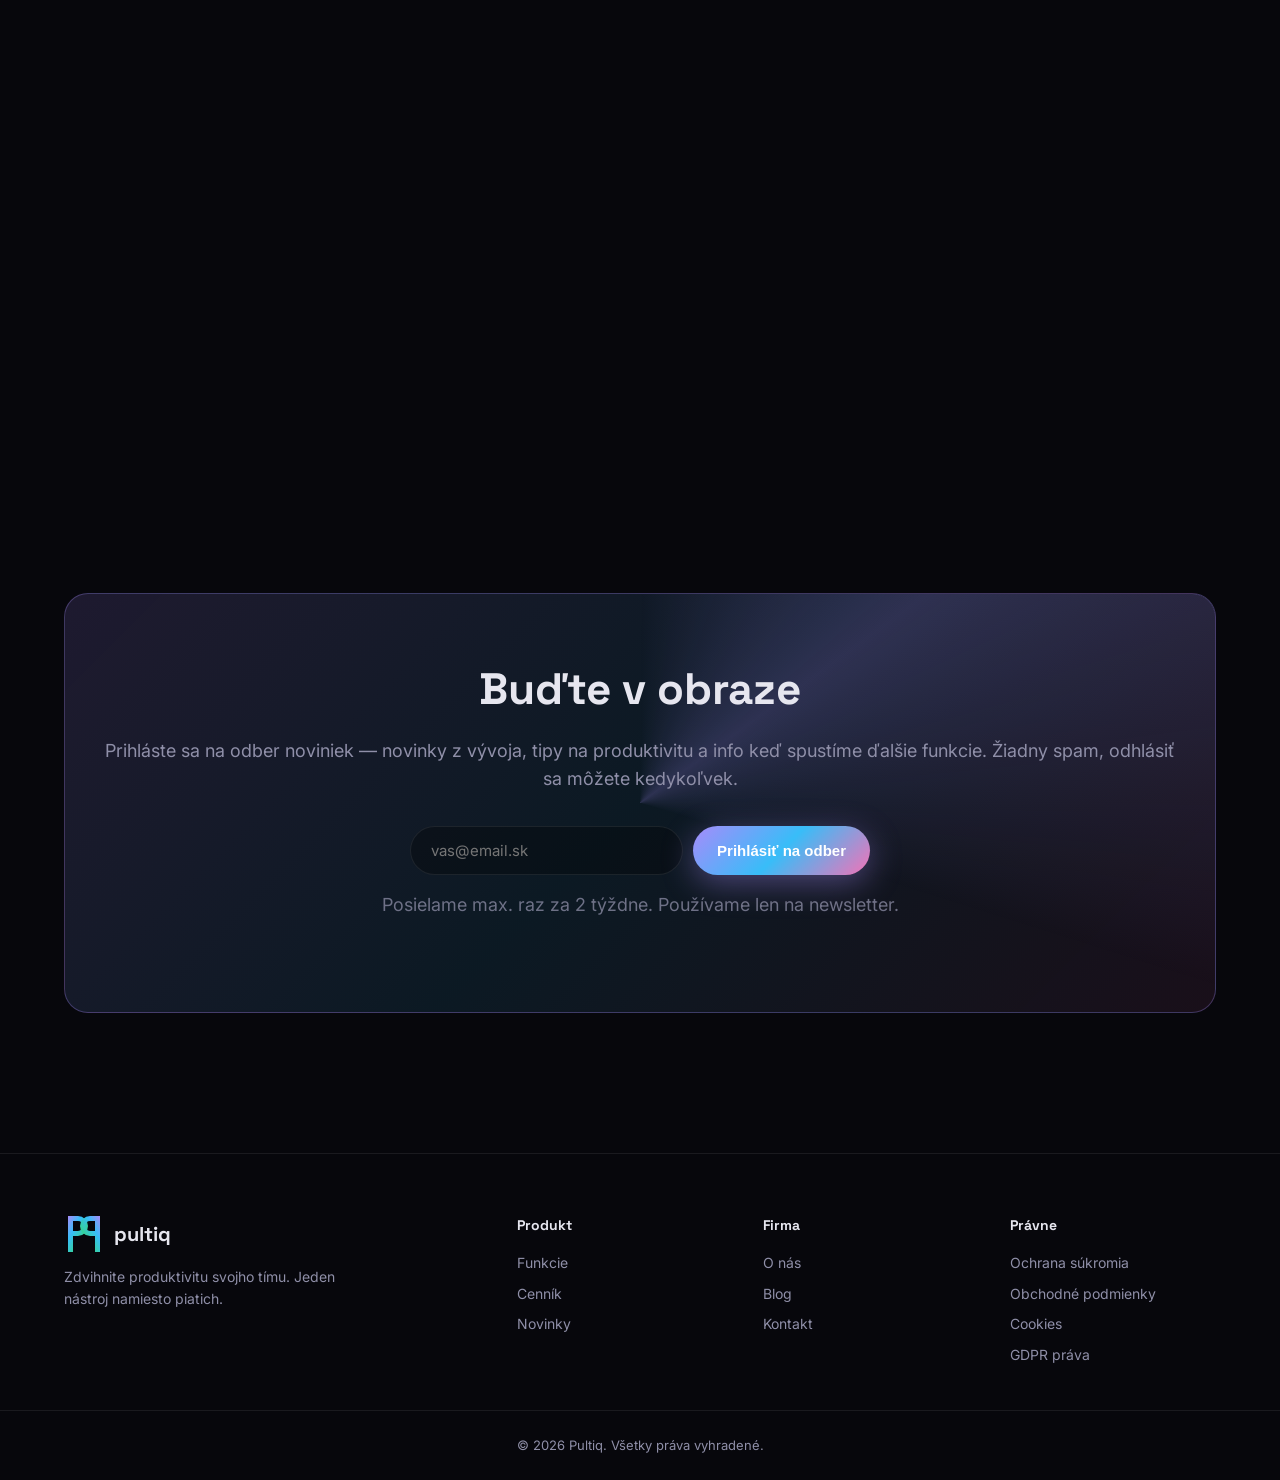
==== commit 2a0ae4c2: "SEO + legal pages + AI search optimization" ====
--- a/www.pultiq.tech/index.html
+++ b/www.pultiq.tech/index.html
@@ -3,13 +3,168 @@
 <head>
 <meta charset="UTF-8" />
 <meta name="viewport" content="width=device-width, initial-scale=1.0" />
-<title>Pultiq — Zdvihnite produktivitu svojho tímu</title>
-<meta name="description" content="Pultiq zjednodušuje komunikáciu so zákazníkmi, projekty, fakturáciu aj evidenciu zariadení — všetko v jednej aplikácii, s AI asistentom." />
+<title>Pultiq — AI helpdesk, projekty, fakturácia a evidencia zariadení v jednom | Open Beta zdarma</title>
+<meta name="description" content="Pultiq nahrádza helpdesk, projektový manažér, CRM, fakturačný systém a evidenciu zariadení jedinou aplikáciou. AI agenti triedia požiadavky, píšu odpovede a extrahujú dáta z PDF. Pre freelancerov, e-shopy, SaaS firmy, agentúry aj interné IT. Slovenčina, Čeština, Angličtina, Nemčina. Open beta zdarma." />
+<meta name="keywords" content="helpdesk, ticketing systém, AI asistent, zákaznícka podpora, projektový manažér, fakturácia, CRM, Slovensko, slovenský helpdesk, multi-tenant SaaS, live chat, SLA, knowledge base, asset management, time tracking" />
+<meta name="author" content="Pultiq" />
+<meta name="robots" content="index, follow, max-snippet:-1, max-image-preview:large, max-video-preview:-1" />
+<link rel="canonical" href="https://www.pultiq.tech/" />
+
+<!-- Open Graph -->
+<meta property="og:type" content="website" />
+<meta property="og:site_name" content="Pultiq" />
+<meta property="og:url" content="https://www.pultiq.tech/" />
+<meta property="og:title" content="Pultiq — AI nástroj, ktorý nahradí 5 iných" />
+<meta property="og:description" content="Helpdesk s AI agentmi, projekty, fakturácia aj evidencia zariadení v jednej aplikácii. Pre freelancerov, e-shopy, SaaS aj firmy. Open beta zdarma." />
+<meta property="og:image" content="https://www.pultiq.tech/favicon.svg" />
+<meta property="og:locale" content="sk_SK" />
+<meta property="og:locale:alternate" content="cs_CZ" />
+<meta property="og:locale:alternate" content="en_US" />
+<meta property="og:locale:alternate" content="de_DE" />
+
+<!-- Twitter -->
+<meta name="twitter:card" content="summary_large_image" />
+<meta name="twitter:title" content="Pultiq — AI nástroj, ktorý nahradí 5 iných" />
+<meta name="twitter:description" content="Helpdesk s AI agentmi, projekty, fakturácia, evidencia zariadení. Open beta zdarma." />
+<meta name="twitter:image" content="https://www.pultiq.tech/favicon.svg" />
+
+<!-- Theme / PWA-ish -->
+<meta name="theme-color" content="#07070c" />
+<meta name="color-scheme" content="dark" />
+
 <link rel="preconnect" href="https://fonts.googleapis.com">
 <link rel="preconnect" href="https://fonts.gstatic.com" crossorigin>
 <link href="https://fonts.googleapis.com/css2?family=Inter:wght@300;400;500;600;700;800;900&family=Space+Grotesk:wght@400;500;700&display=swap" rel="stylesheet">
 <link rel="icon" type="image/svg+xml" href="favicon.svg" />
 <link rel="stylesheet" href="style.css" />
+
+<!-- JSON-LD: Organization + SoftwareApplication + FAQPage -->
+<script type="application/ld+json">
+{
+  "@context": "https://schema.org",
+  "@graph": [
+    {
+      "@type": "Organization",
+      "@id": "https://www.pultiq.tech/#organization",
+      "name": "Pultiq",
+      "url": "https://www.pultiq.tech/",
+      "logo": {
+        "@type": "ImageObject",
+        "url": "https://www.pultiq.tech/favicon.svg",
+        "width": 360,
+        "height": 360
+      },
+      "description": "Pultiq je AI platforma pre zákaznícku komunikáciu, projekty, fakturáciu a evidenciu zariadení.",
+      "foundingDate": "2026",
+      "areaServed": ["SK", "CZ", "AT", "DE", "EU"],
+      "availableLanguage": ["sk", "cs", "en", "de"],
+      "contactPoint": {
+        "@type": "ContactPoint",
+        "contactType": "customer support",
+        "email": "info@pultiq.tech",
+        "availableLanguage": ["Slovak", "Czech", "English", "German"]
+      }
+    },
+    {
+      "@type": "WebSite",
+      "@id": "https://www.pultiq.tech/#website",
+      "url": "https://www.pultiq.tech/",
+      "name": "Pultiq",
+      "publisher": { "@id": "https://www.pultiq.tech/#organization" },
+      "inLanguage": "sk-SK"
+    },
+    {
+      "@type": "SoftwareApplication",
+      "@id": "https://www.pultiq.tech/#software",
+      "name": "Pultiq",
+      "url": "https://www.pultiq.tech/",
+      "applicationCategory": "BusinessApplication",
+      "applicationSubCategory": "Helpdesk, Project Management, Invoicing, Asset Management, CRM",
+      "operatingSystem": "Web, iOS, Android",
+      "description": "Pultiq zjednocuje komunikáciu so zákazníkmi, správu projektov, fakturáciu a evidenciu zariadení do jednej aplikácie s AI agentmi. Multi-tenant SaaS so štyrmi jazykmi.",
+      "softwareVersion": "2.0 (Open Beta)",
+      "inLanguage": ["sk", "cs", "en", "de"],
+      "offers": {
+        "@type": "Offer",
+        "price": "0",
+        "priceCurrency": "EUR",
+        "availability": "https://schema.org/InStock",
+        "description": "Open beta — zdarma počas beta obdobia"
+      },
+      "featureList": [
+        "AI agenti (triage, návrh odpovedí, sumarizácia, extrakcia dokumentov)",
+        "Unified inbox (email + chat + portál)",
+        "Projektový manažér so sprintami, míľnikmi a úlohami",
+        "SLA engine s eskaláciami",
+        "Automatizácie a makrá",
+        "Knowledge base / návody pre zákazníkov",
+        "Live chat widget",
+        "Fakturácia z odpracovaných hodín + opakované faktúry",
+        "AI extrakcia dát z PDF faktúr",
+        "Evidencia zariadení (asset management)",
+        "Time tracking / stopky",
+        "Multi-tenant s vlastným brandingom",
+        "Prehľady a analytika",
+        "SSO / AD / LDAP prihlasovanie"
+      ],
+      "publisher": { "@id": "https://www.pultiq.tech/#organization" }
+    },
+    {
+      "@type": "FAQPage",
+      "mainEntity": [
+        {
+          "@type": "Question",
+          "name": "Môžem začať ako freelancer a neskôr pridať tím?",
+          "acceptedAnswer": {
+            "@type": "Answer",
+            "text": "Áno. Začnite sami s jedným účtom, keď budete chcieť, jednoducho pozvete kolegov e-mailom. Neprerábate nič — všetky projekty, klienti a faktúry zostávajú. Platíte len za aktívnych členov tímu."
+          }
+        },
+        {
+          "@type": "Question",
+          "name": "Ako rýchlo viem začať používať Pultiq?",
+          "acceptedAnswer": {
+            "@type": "Answer",
+            "text": "Registrácia trvá 2 minúty, základné nastavenie (logo, farby, prvý e-mail) ďalších 15. Prvú požiadavku viete prijať hneď — z e-mailu, chatu alebo ručne. Plné využitie všetkých funkcií (automatizácie, SLA, fakturácia) zaberie hodinu."
+          }
+        },
+        {
+          "@type": "Question",
+          "name": "Môžem mať vlastnú doménu a logo?",
+          "acceptedAnswer": {
+            "@type": "Answer",
+            "text": "Áno. Vlastná subdoména, logo, farby a e-mailové šablóny sú súčasťou Pro plánu. V Enterprise dostanete aj vlastný e-mail server a SSO cez Microsoft alebo Google."
+          }
+        },
+        {
+          "@type": "Question",
+          "name": "Kde sú uložené moje dáta?",
+          "acceptedAnswer": {
+            "@type": "Answer",
+            "text": "Servery v Európe (Frankfurt, Amsterdam), plne v súlade s GDPR. Šifrované spojenie, denné zálohovanie, SLA dostupnosť 99,9 %. Na Enterprise pláne je dostupné aj self-hosted nasadenie."
+          }
+        },
+        {
+          "@type": "Question",
+          "name": "Podporujete slovenčinu a češtinu?",
+          "acceptedAnswer": {
+            "@type": "Answer",
+            "text": "Áno, plne. Rozhranie, e-mailové notifikácie, návody aj AI asistent rozumejú a odpovedajú po slovensky, česky, anglicky a nemecky. Každý používateľ si volí svoj jazyk."
+          }
+        },
+        {
+          "@type": "Question",
+          "name": "Viem si Pultiq vyskúšať bez platenia?",
+          "acceptedAnswer": {
+            "@type": "Answer",
+            "text": "Počas Open Bety je Pultiq zdarma pre všetkých. Po spustení cenníka zostanete early-adopter so zvýhodnenou cenou natrvalo."
+          }
+        }
+      ]
+    }
+  ]
+}
+</script>
 </head>
 <body>
 
@@ -695,9 +850,10 @@
     </div>
     <div>
       <h5>Právne</h5>
-      <a href="#">Ochrana súkromia</a>
-      <a href="#">Podmienky</a>
-      <a href="#">GDPR</a>
+      <a href="/privacy.html">Ochrana súkromia</a>
+      <a href="/terms.html">Obchodné podmienky</a>
+      <a href="/cookies.html">Cookies</a>
+      <a href="/gdpr.html">GDPR práva</a>
     </div>
   </div>
   <div class="footer-bottom">© 2026 Pultiq. Všetky práva vyhradené.</div>
--- a/www.pultiq.tech/style.css
+++ b/www.pultiq.tech/style.css
@@ -1,3 +1,93 @@
+/* ========= LEGAL PAGES ========= */
+.legal-page .bg-grid,
+.legal-page .cursor-glow{display:none}
+.legal-page .bg-gradient{opacity:0.5}
+.legal{padding:120px 0 80px;min-height:80vh}
+.legal-container{max-width:820px}
+.legal-head{margin-bottom:48px;padding-bottom:32px;border-bottom:1px solid var(--border)}
+.legal-head h1{
+  font-family:'Space Grotesk',sans-serif;
+  font-size:clamp(32px,5vw,52px);font-weight:700;
+  line-height:1.1;letter-spacing:-0.02em;
+  margin:10px 0 8px;
+}
+.legal-updated{color:var(--muted);font-size:14px}
+.legal-lead{
+  font-size:17px;line-height:1.7;color:var(--text);
+  margin-bottom:40px;padding:20px 24px;
+  background:rgba(167,139,250,0.06);
+  border-left:3px solid var(--primary);
+  border-radius:0 12px 12px 0;
+}
+.legal h2{
+  font-family:'Space Grotesk',sans-serif;
+  font-size:24px;font-weight:700;
+  margin:40px 0 14px;color:var(--text);
+}
+.legal h3{
+  font-family:'Space Grotesk',sans-serif;
+  font-size:18px;font-weight:600;
+  margin:28px 0 10px;color:#c4b5fd;
+}
+.legal p{
+  color:var(--muted);line-height:1.7;margin-bottom:14px;font-size:15px;
+}
+.legal p strong{color:var(--text)}
+.legal a{color:var(--primary-2);text-decoration:underline;text-underline-offset:3px;transition:color .2s}
+.legal a:hover{color:var(--primary)}
+.legal ul{
+  margin:14px 0 20px;padding:0;list-style:none;
+}
+.legal ul li{
+  position:relative;padding-left:22px;margin-bottom:10px;
+  color:var(--muted);line-height:1.6;font-size:15px;
+}
+.legal ul li::before{
+  content:"";position:absolute;left:4px;top:10px;
+  width:6px;height:6px;border-radius:50%;
+  background:var(--grad);
+}
+.legal ul li strong{color:var(--text)}
+.legal code{
+  background:rgba(255,255,255,0.06);padding:2px 6px;border-radius:4px;
+  font-family:'SF Mono','Consolas',monospace;font-size:13px;color:#c4b5fd;
+}
+.legal-table{
+  width:100%;border-collapse:collapse;margin:16px 0 24px;
+  background:var(--card);border:1px solid var(--border);
+  border-radius:10px;overflow:hidden;
+}
+.legal-table th,
+.legal-table td{
+  padding:12px 14px;text-align:left;font-size:14px;
+  border-bottom:1px solid var(--border);
+  color:var(--muted);line-height:1.5;
+}
+.legal-table th{
+  background:rgba(255,255,255,0.03);
+  color:var(--text);font-weight:600;font-size:13px;
+}
+.legal-table tr:last-child td{border-bottom:none}
+.legal-table td strong{color:var(--text)}
+.legal-nav{
+  display:flex;gap:20px;flex-wrap:wrap;margin-top:60px;
+  padding-top:32px;border-top:1px solid var(--border);
+}
+.legal-nav a{
+  color:var(--primary);font-size:14px;font-weight:600;
+  text-decoration:none;padding:10px 18px;border-radius:999px;
+  background:rgba(167,139,250,0.08);border:1px solid rgba(167,139,250,0.2);
+  transition:all .2s;
+}
+.legal-nav a:hover{
+  background:rgba(167,139,250,0.18);
+  border-color:rgba(167,139,250,0.4);
+  transform:translateY(-1px);
+}
+.legal-page .footer{padding:30px 0 24px;border-top:1px solid var(--border)}
+.legal-page .footer-bottom{padding-top:0;border:none}
+.legal-page .footer-bottom a{color:var(--primary-2)}
+
 /* ========= ICONS ========= */
 svg.icon{
   width:1em;height:1em;flex-shrink:0;
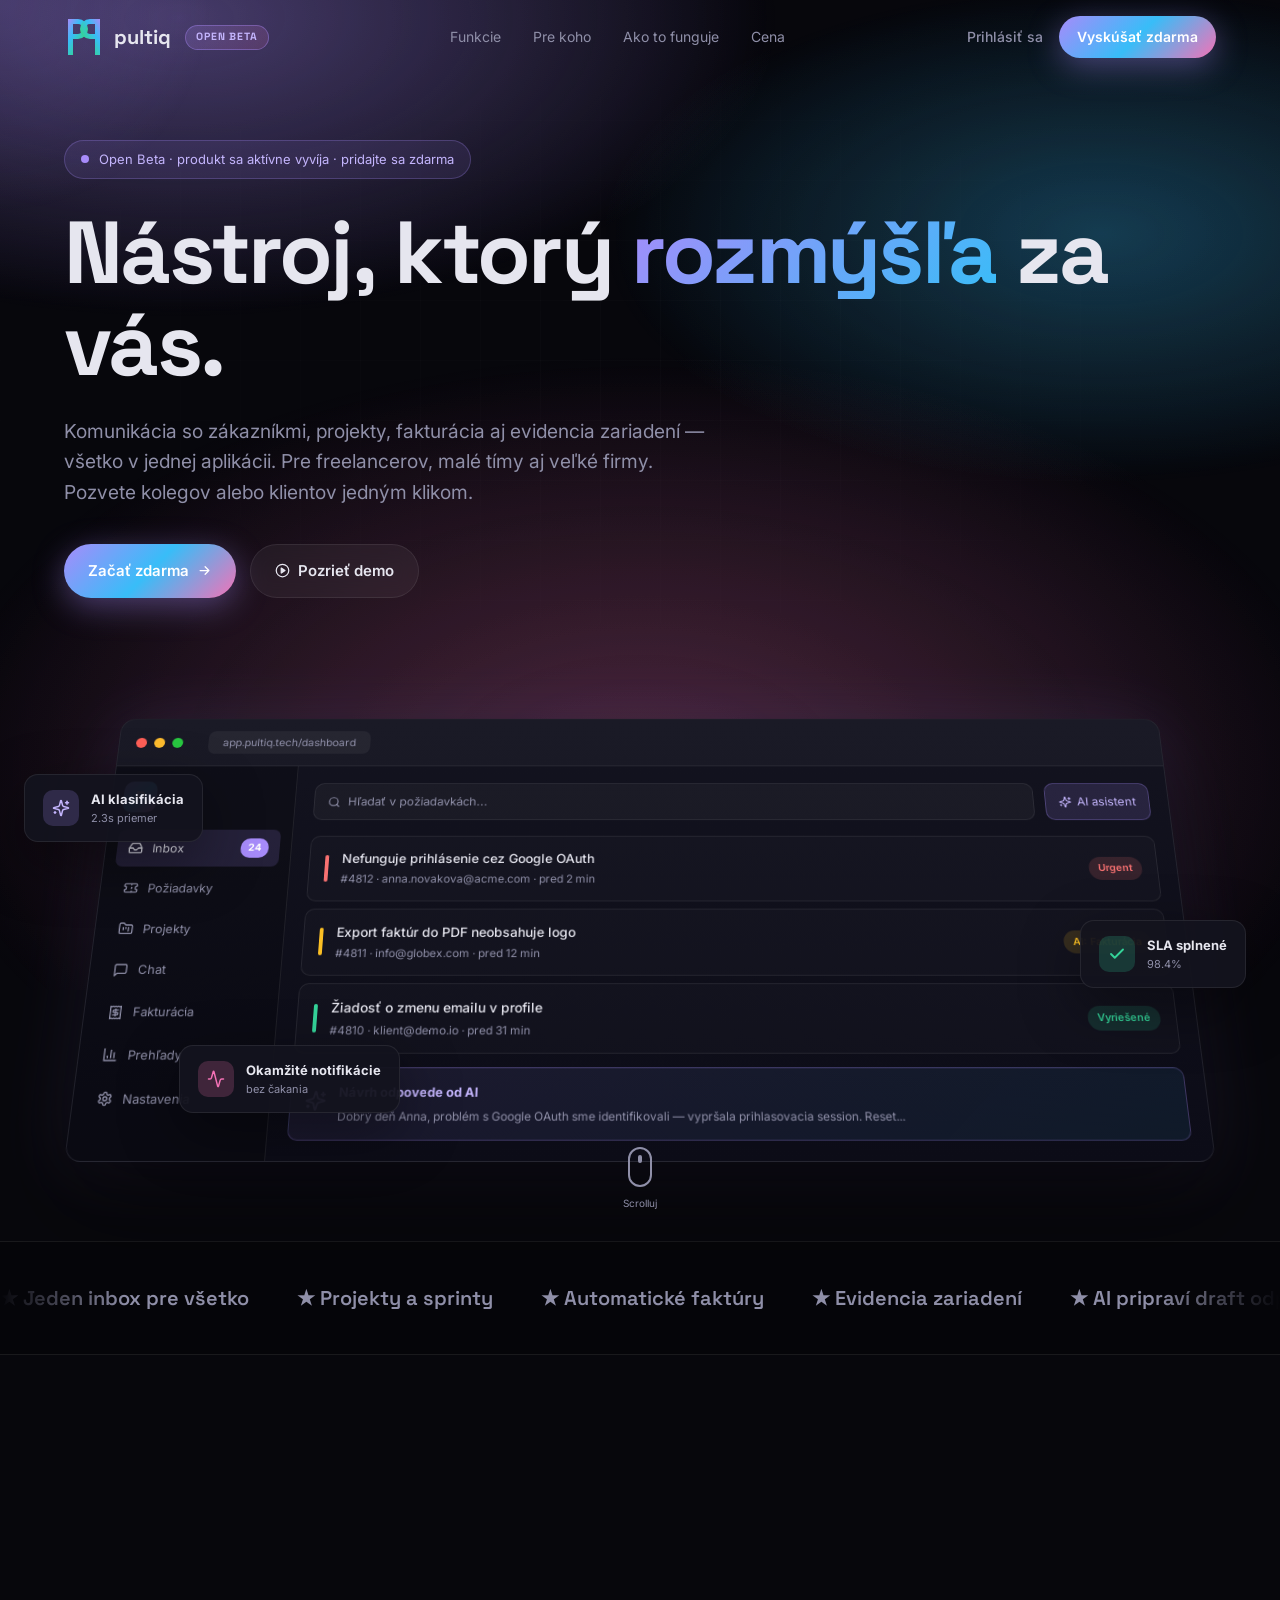
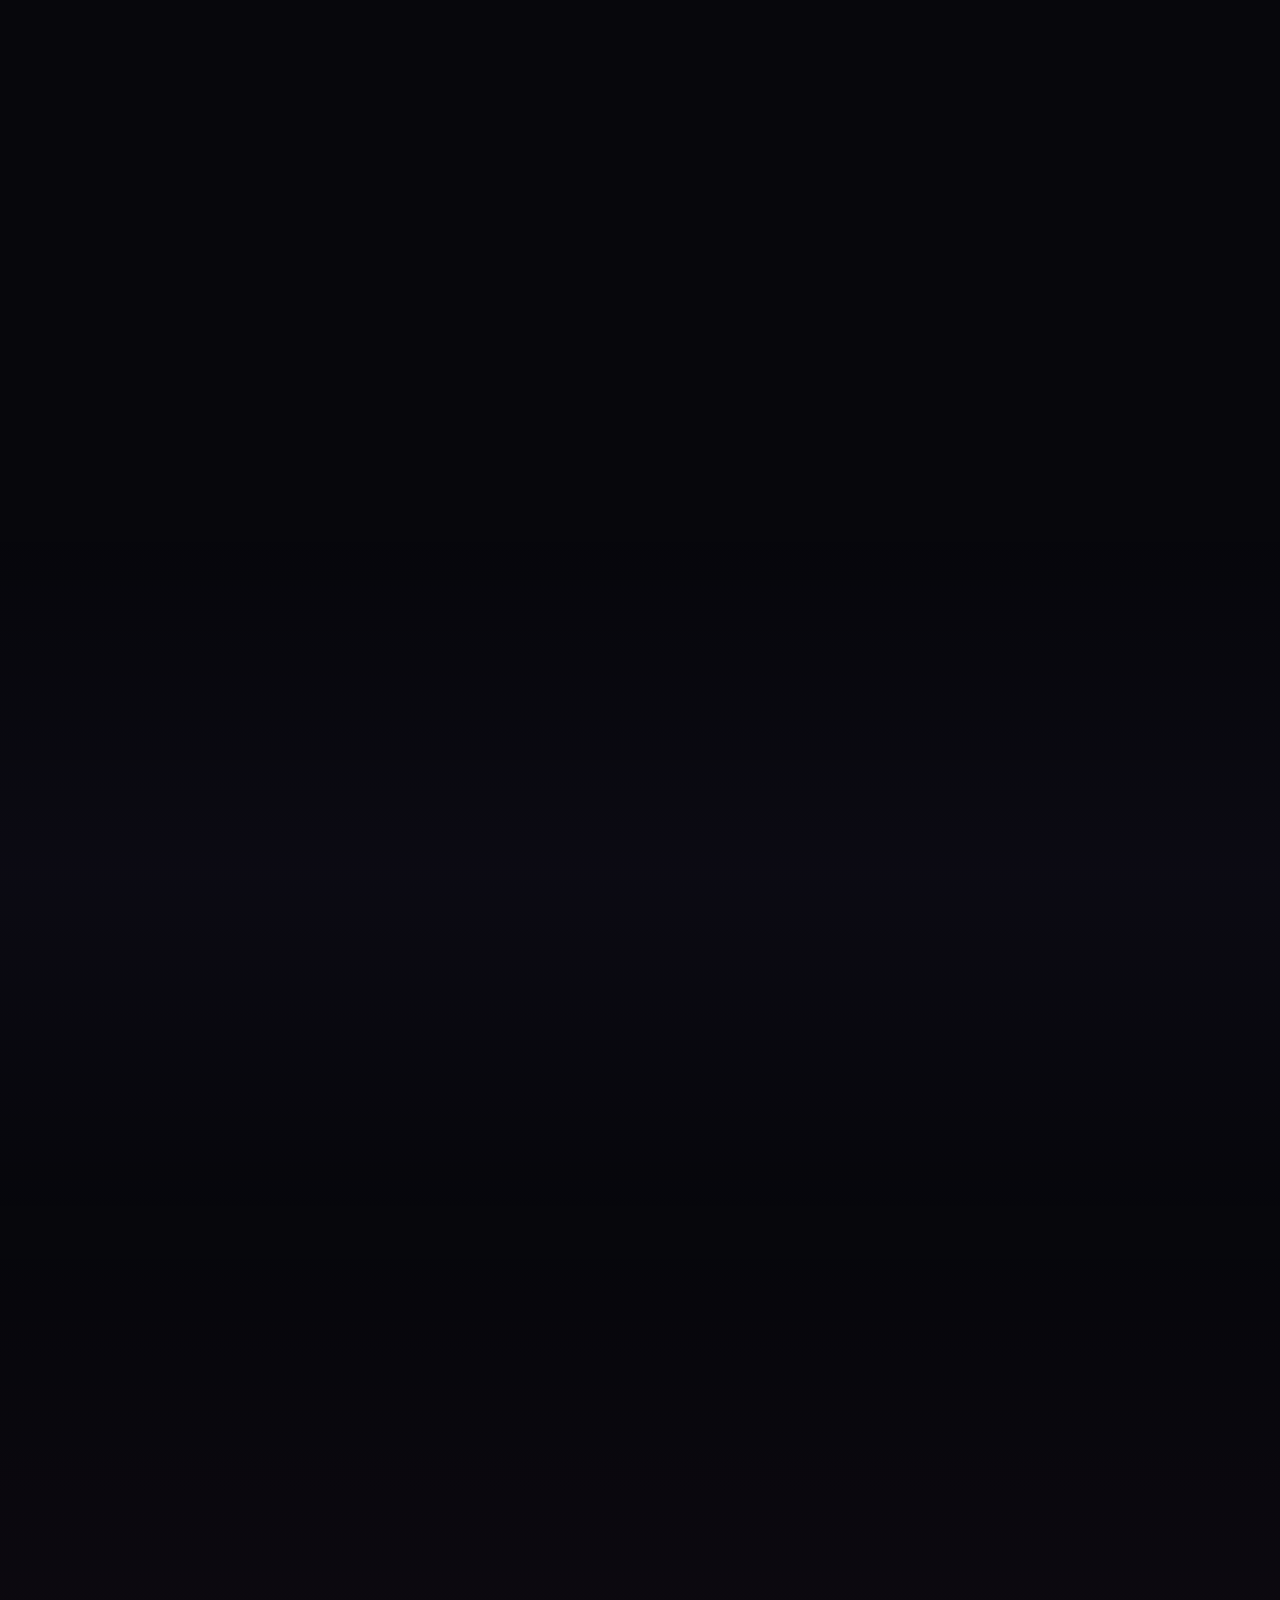
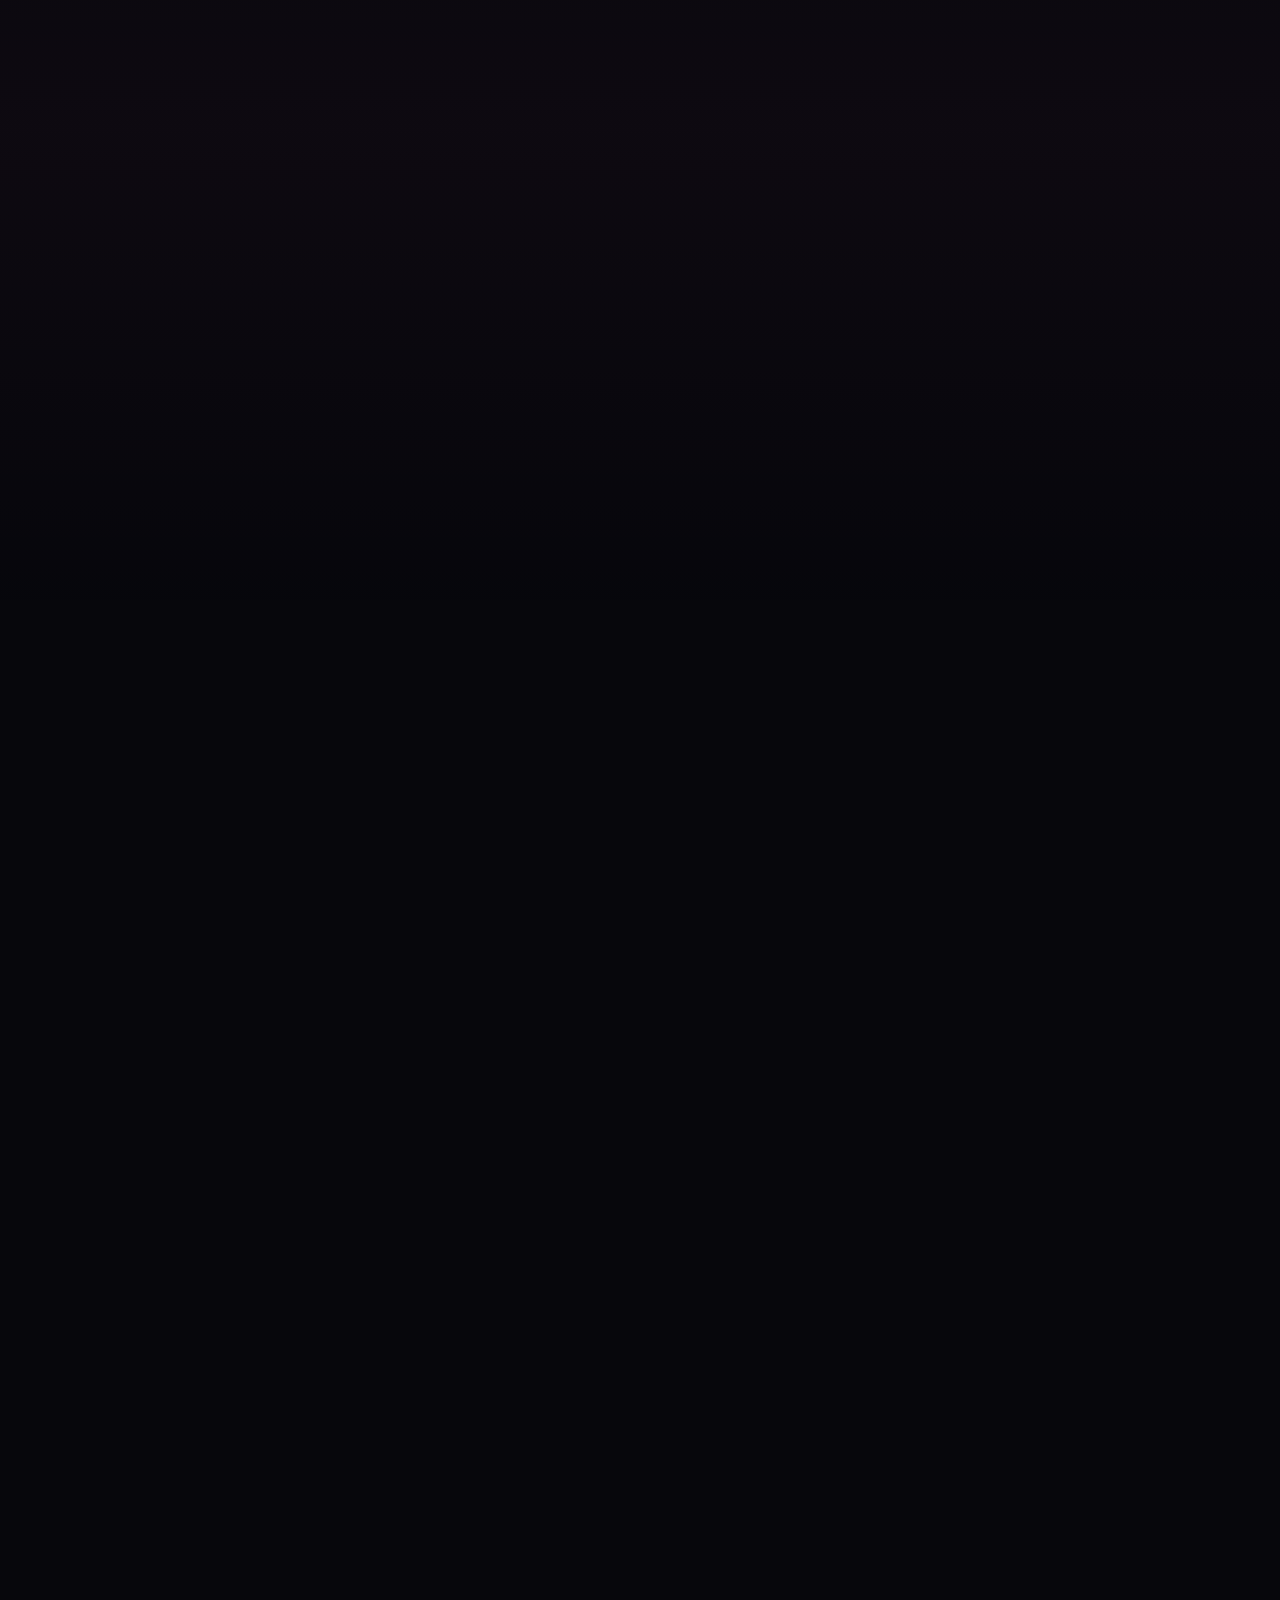
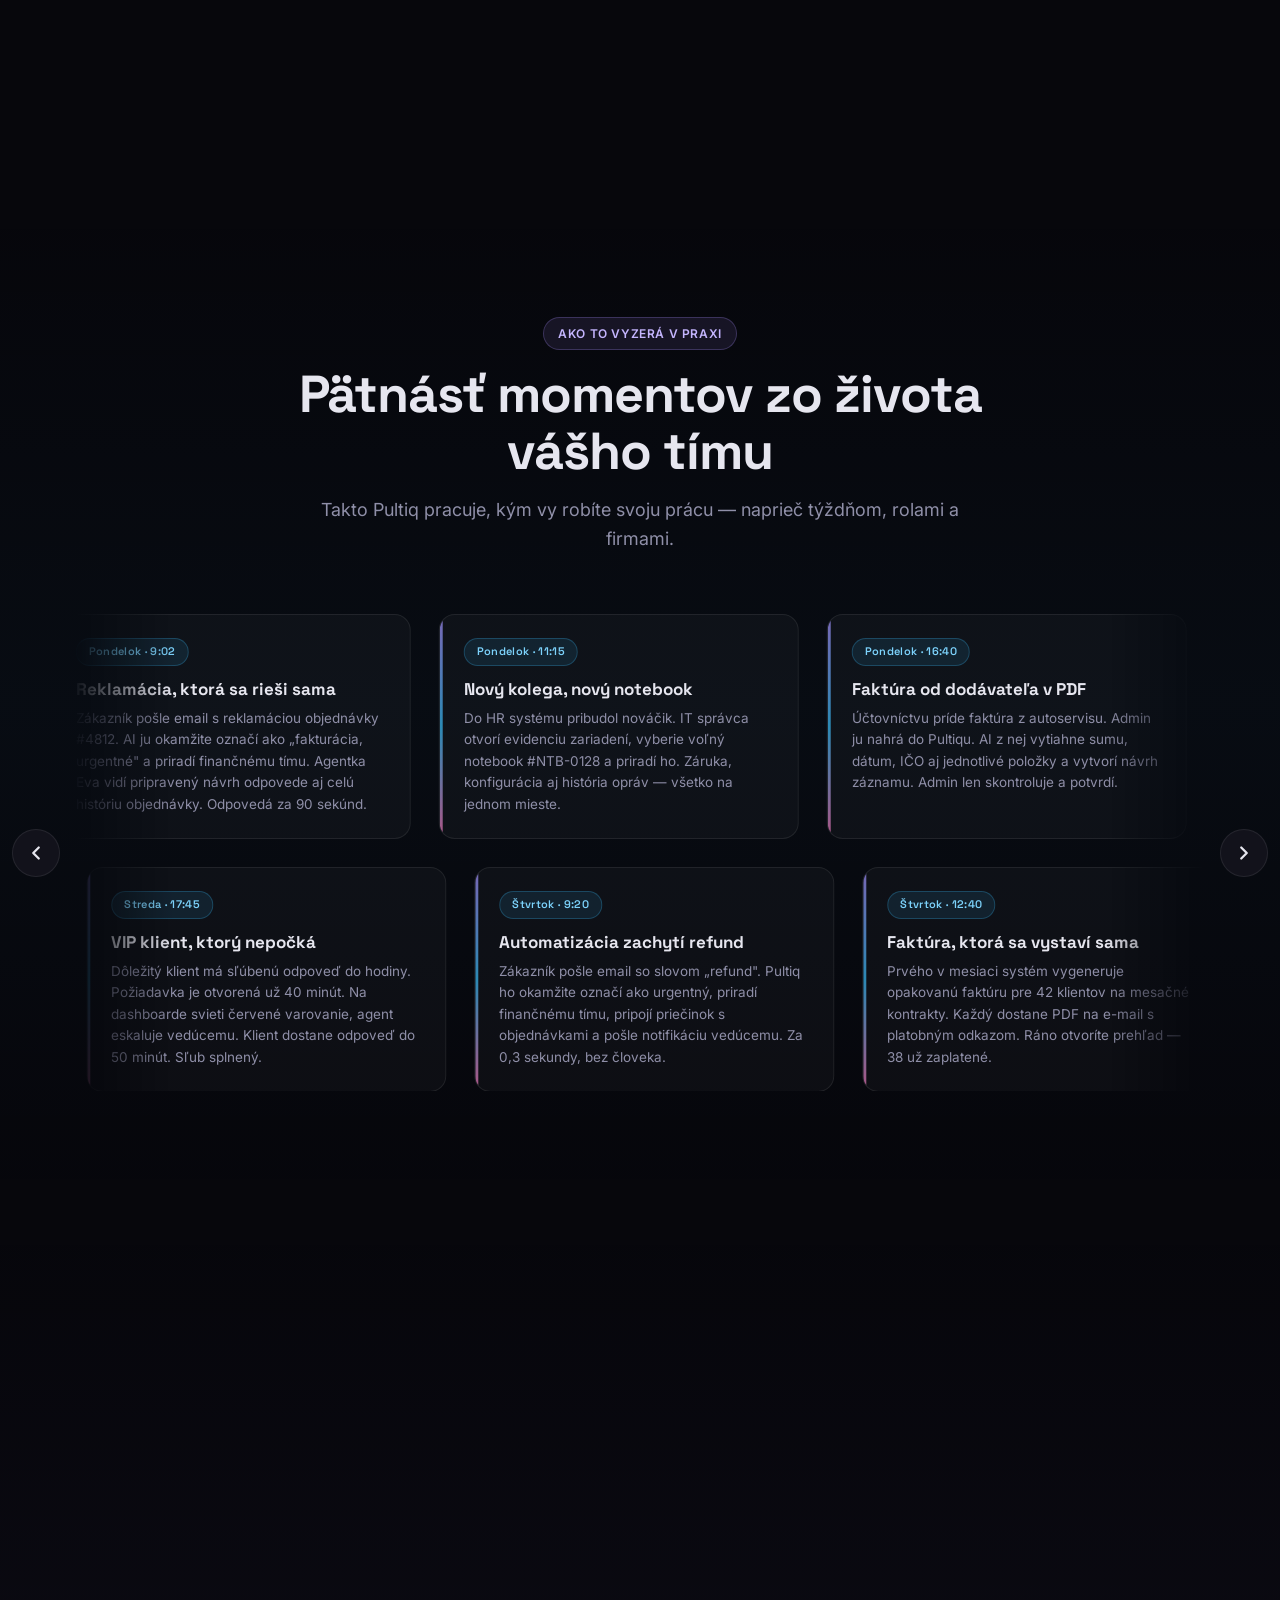
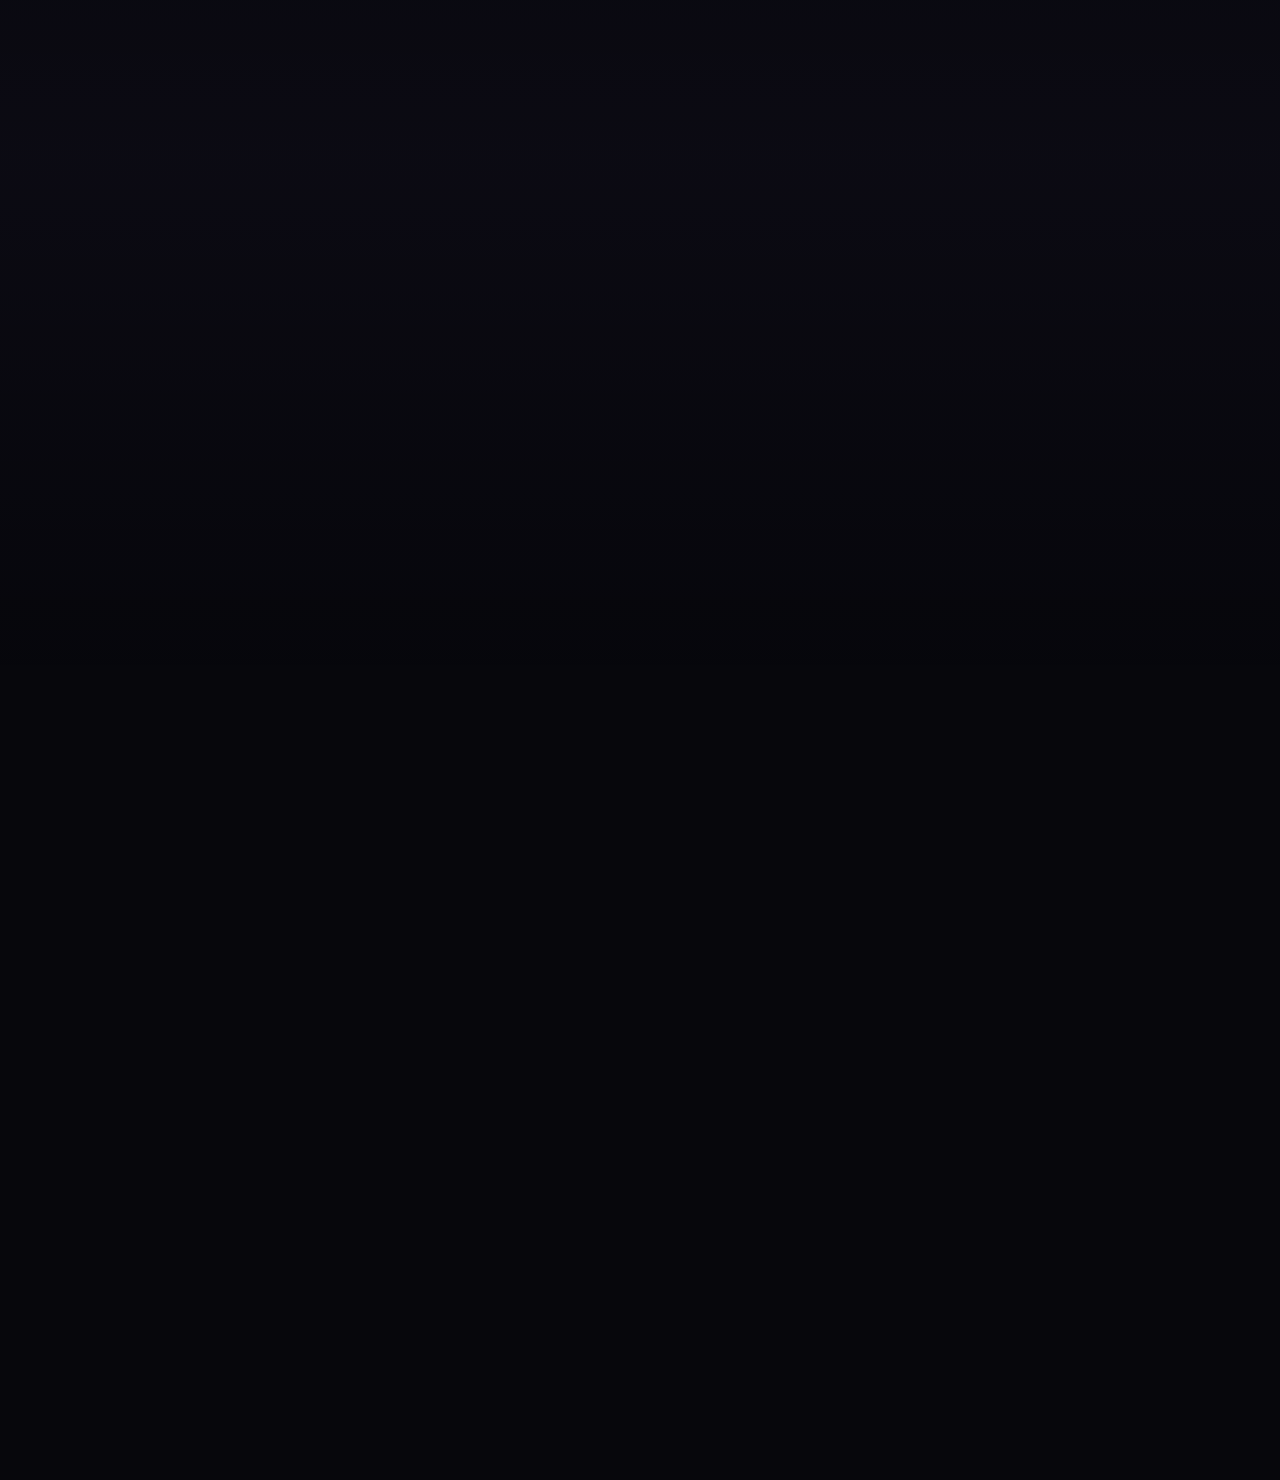
==== commit c7ddcf0d: "OG image + analytics + search console setup" ====
--- a/www.pultiq.tech/index.html
+++ b/www.pultiq.tech/index.html
@@ -16,7 +16,11 @@
 <meta property="og:url" content="https://www.pultiq.tech/" />
 <meta property="og:title" content="Pultiq — AI nástroj, ktorý nahradí 5 iných" />
 <meta property="og:description" content="Helpdesk s AI agentmi, projekty, fakturácia aj evidencia zariadení v jednej aplikácii. Pre freelancerov, e-shopy, SaaS aj firmy. Open beta zdarma." />
-<meta property="og:image" content="https://www.pultiq.tech/favicon.svg" />
+<meta property="og:image" content="https://www.pultiq.tech/og-image.png" />
+<meta property="og:image:width" content="1200" />
+<meta property="og:image:height" content="630" />
+<meta property="og:image:type" content="image/png" />
+<meta property="og:image:alt" content="Pultiq — AI nástroj, ktorý nahradí päť iných. Helpdesk, projekty, fakturácia, evidencia zariadení." />
 <meta property="og:locale" content="sk_SK" />
 <meta property="og:locale:alternate" content="cs_CZ" />
 <meta property="og:locale:alternate" content="en_US" />
@@ -26,11 +30,26 @@
 <meta name="twitter:card" content="summary_large_image" />
 <meta name="twitter:title" content="Pultiq — AI nástroj, ktorý nahradí 5 iných" />
 <meta name="twitter:description" content="Helpdesk s AI agentmi, projekty, fakturácia, evidencia zariadení. Open beta zdarma." />
-<meta name="twitter:image" content="https://www.pultiq.tech/favicon.svg" />
+<meta name="twitter:image" content="https://www.pultiq.tech/og-image.png" />
+<meta name="twitter:image:alt" content="Pultiq — AI nástroj, ktorý nahradí päť iných." />
 
 <!-- Theme / PWA-ish -->
 <meta name="theme-color" content="#07070c" />
 <meta name="color-scheme" content="dark" />
+
+<!-- Search engine verifications (vyplň po pridaní domény do Search Console / Bing Webmaster Tools) -->
+<!-- Google Search Console: https://search.google.com/search-console → Add property → vzor meta tagu skopíruj sem -->
+<meta name="google-site-verification" content="REPLACE_WITH_GOOGLE_VERIFICATION_TOKEN" />
+<!-- Bing Webmaster Tools: https://www.bing.com/webmasters → Add site -->
+<meta name="msvalidate.01" content="REPLACE_WITH_BING_VERIFICATION_TOKEN" />
+<!-- Yandex (voliteľné): <meta name="yandex-verification" content="..." /> -->
+
+<!-- Privacy-friendly analytics via Plausible (žiadne cookies, žiadny banner) -->
+<!-- Zaregistrujte sa na https://plausible.io, pridajte doménu pultiq.tech a script sa aktivuje -->
+<script defer data-domain="pultiq.tech" src="https://plausible.io/js/script.outbound-links.js"></script>
+<!-- Alternatíva: Umami (self-hosted). Odkomentujte a nahraďte data-website-id:
+<script defer src="https://analytics.pultiq.tech/script.js" data-website-id="REPLACE_WITH_UMAMI_SITE_ID"></script>
+-->
 
 <link rel="preconnect" href="https://fonts.googleapis.com">
 <link rel="preconnect" href="https://fonts.gstatic.com" crossorigin>
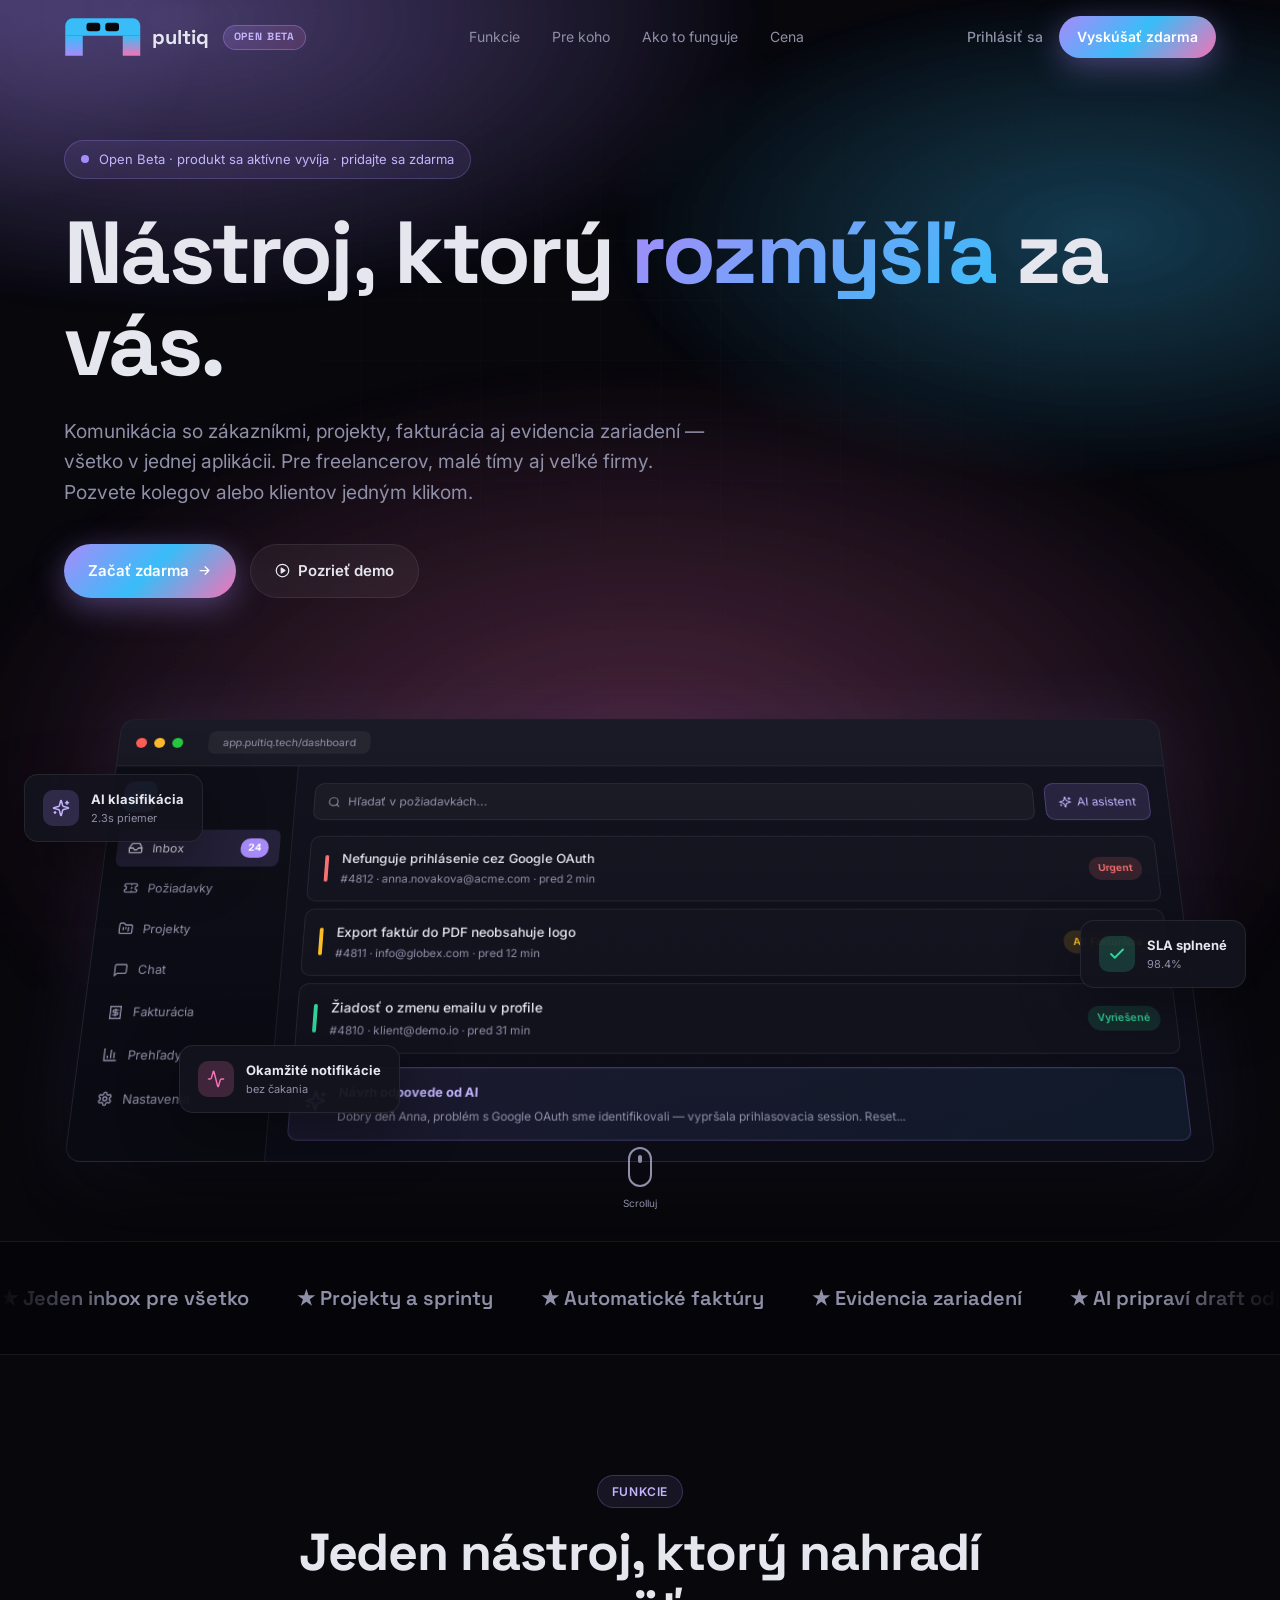
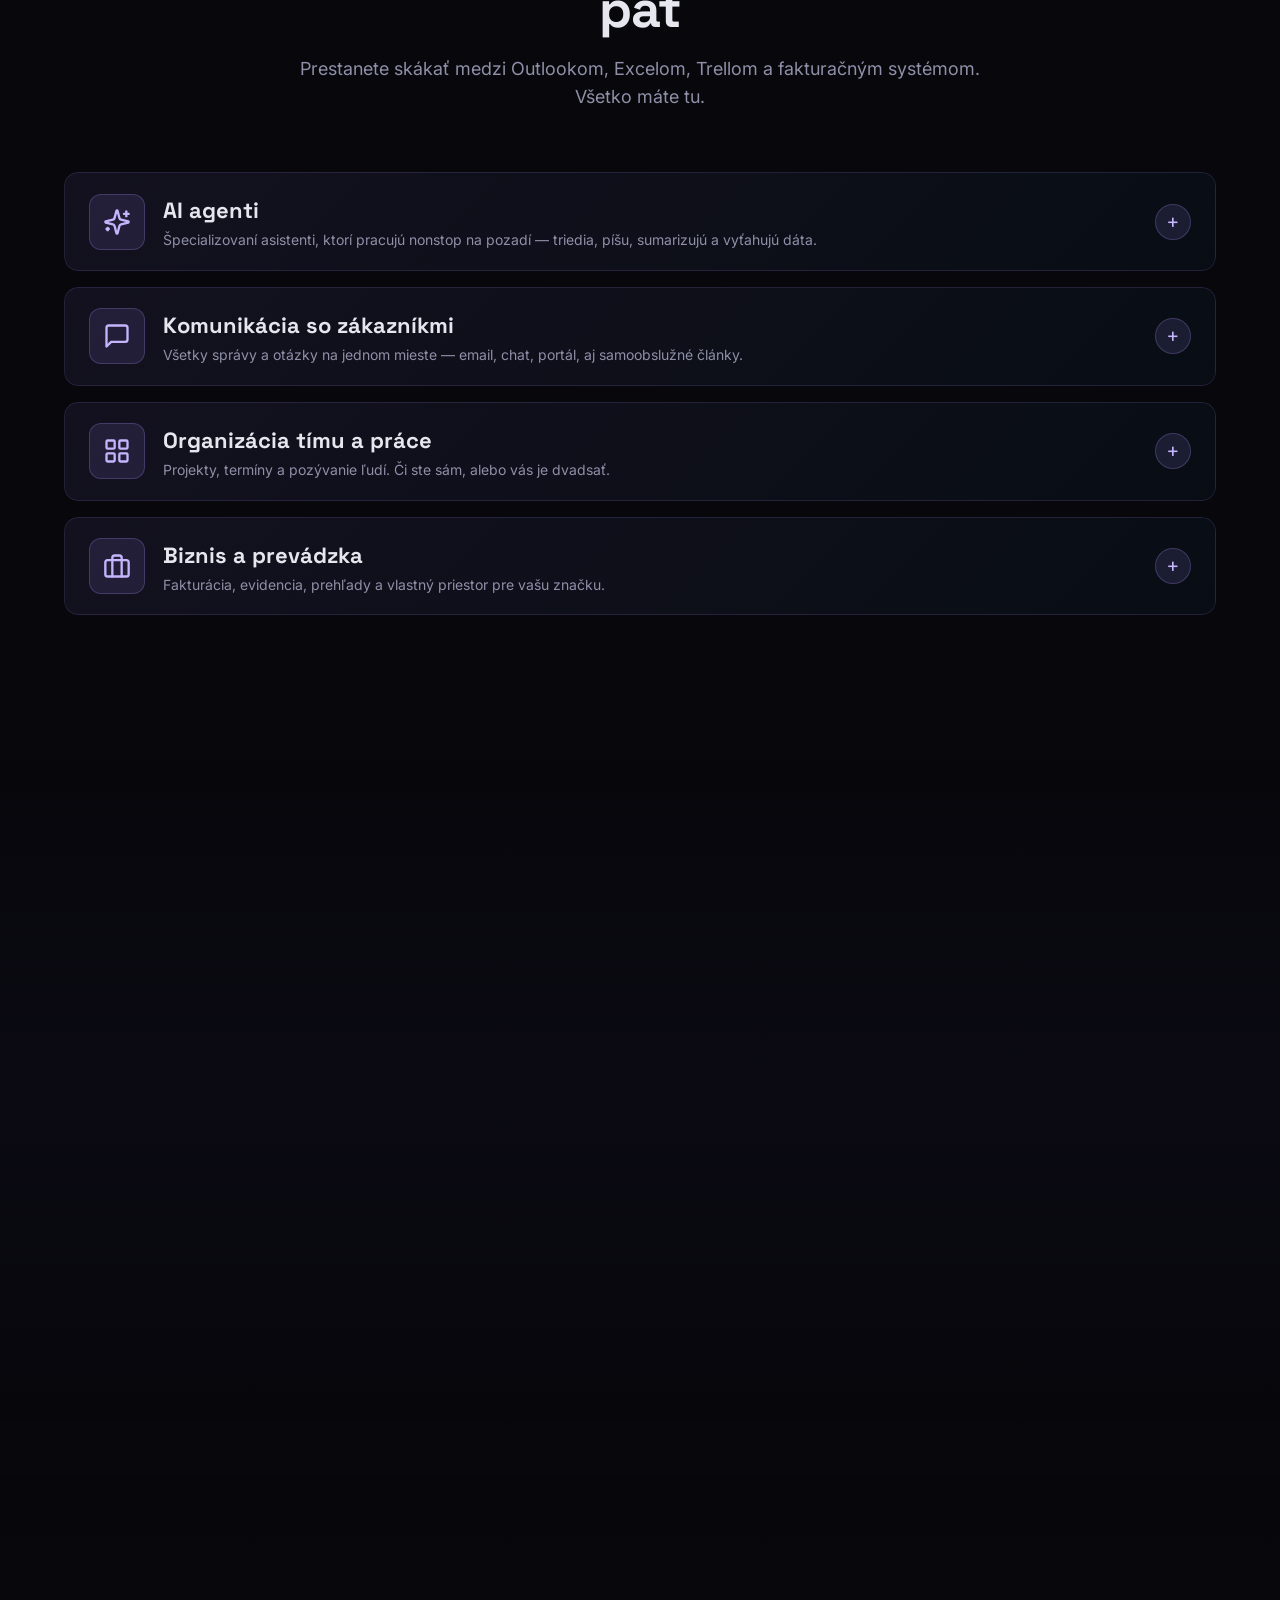
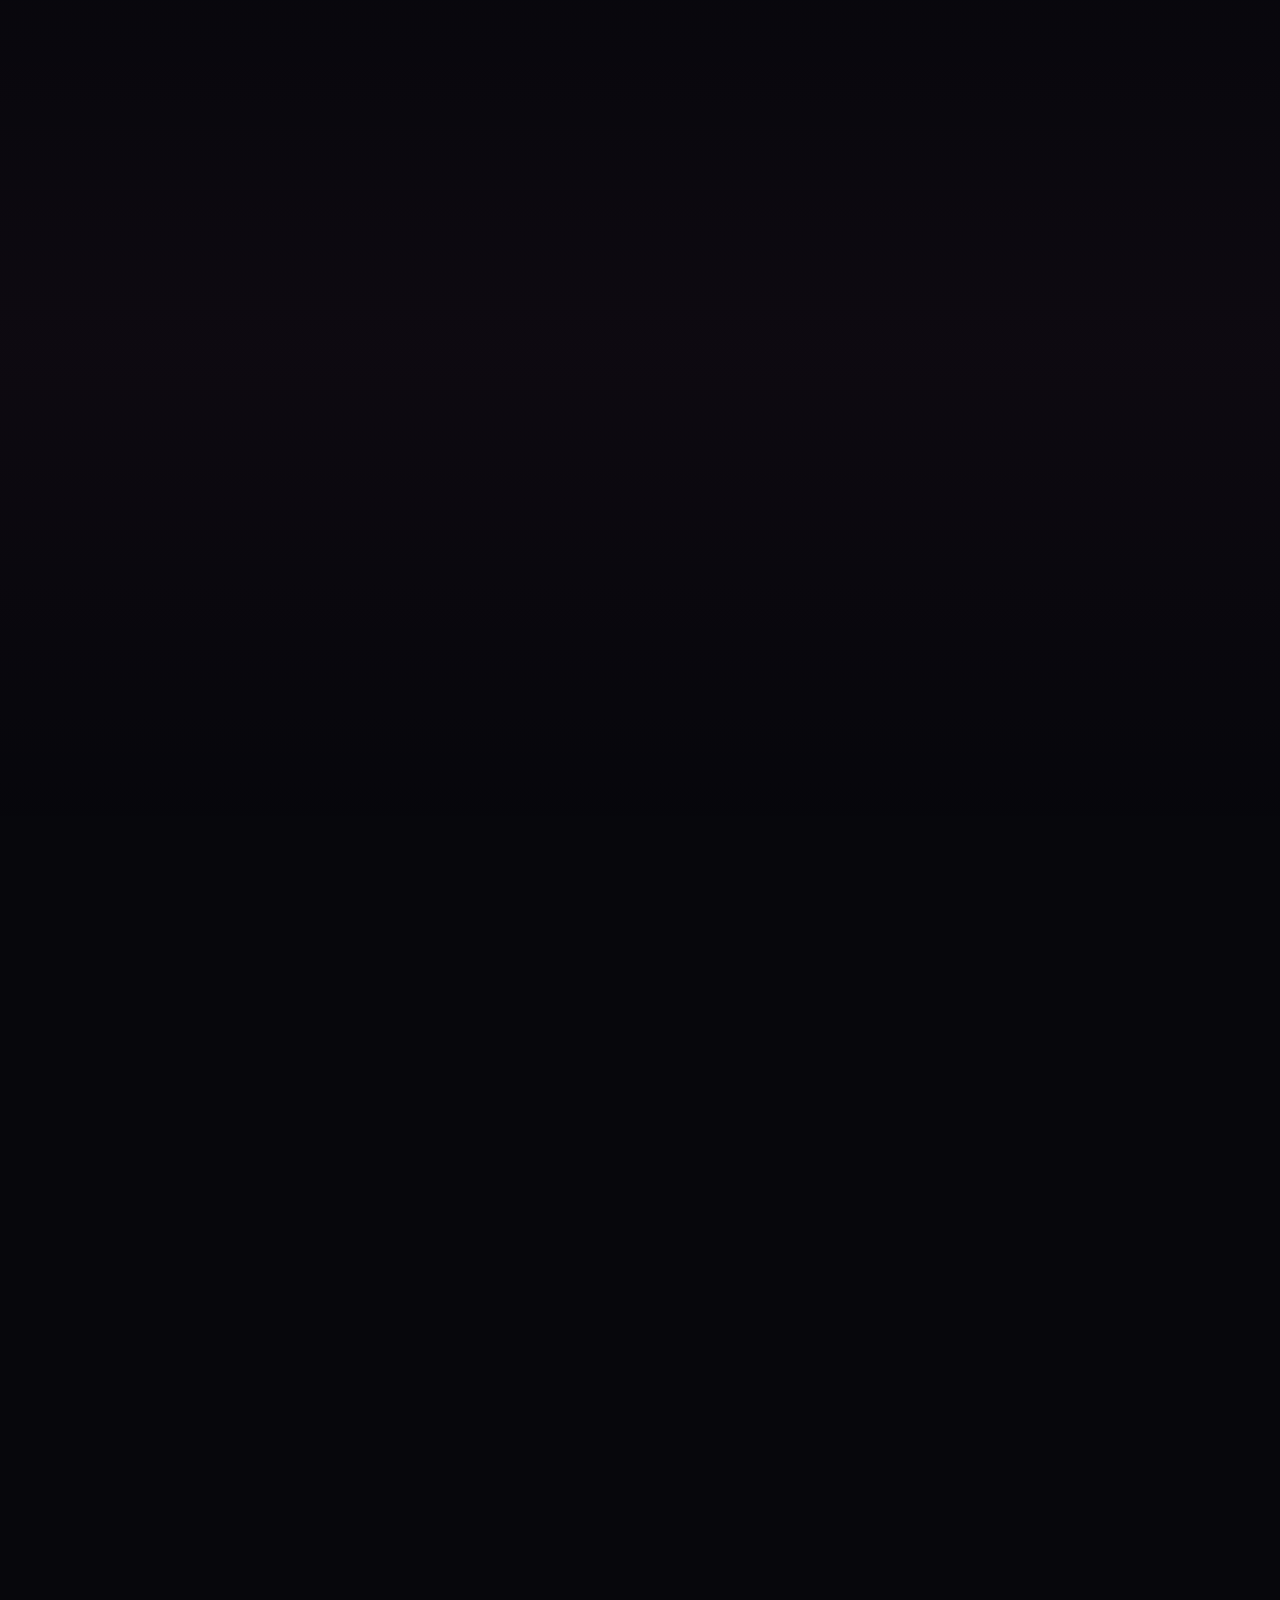
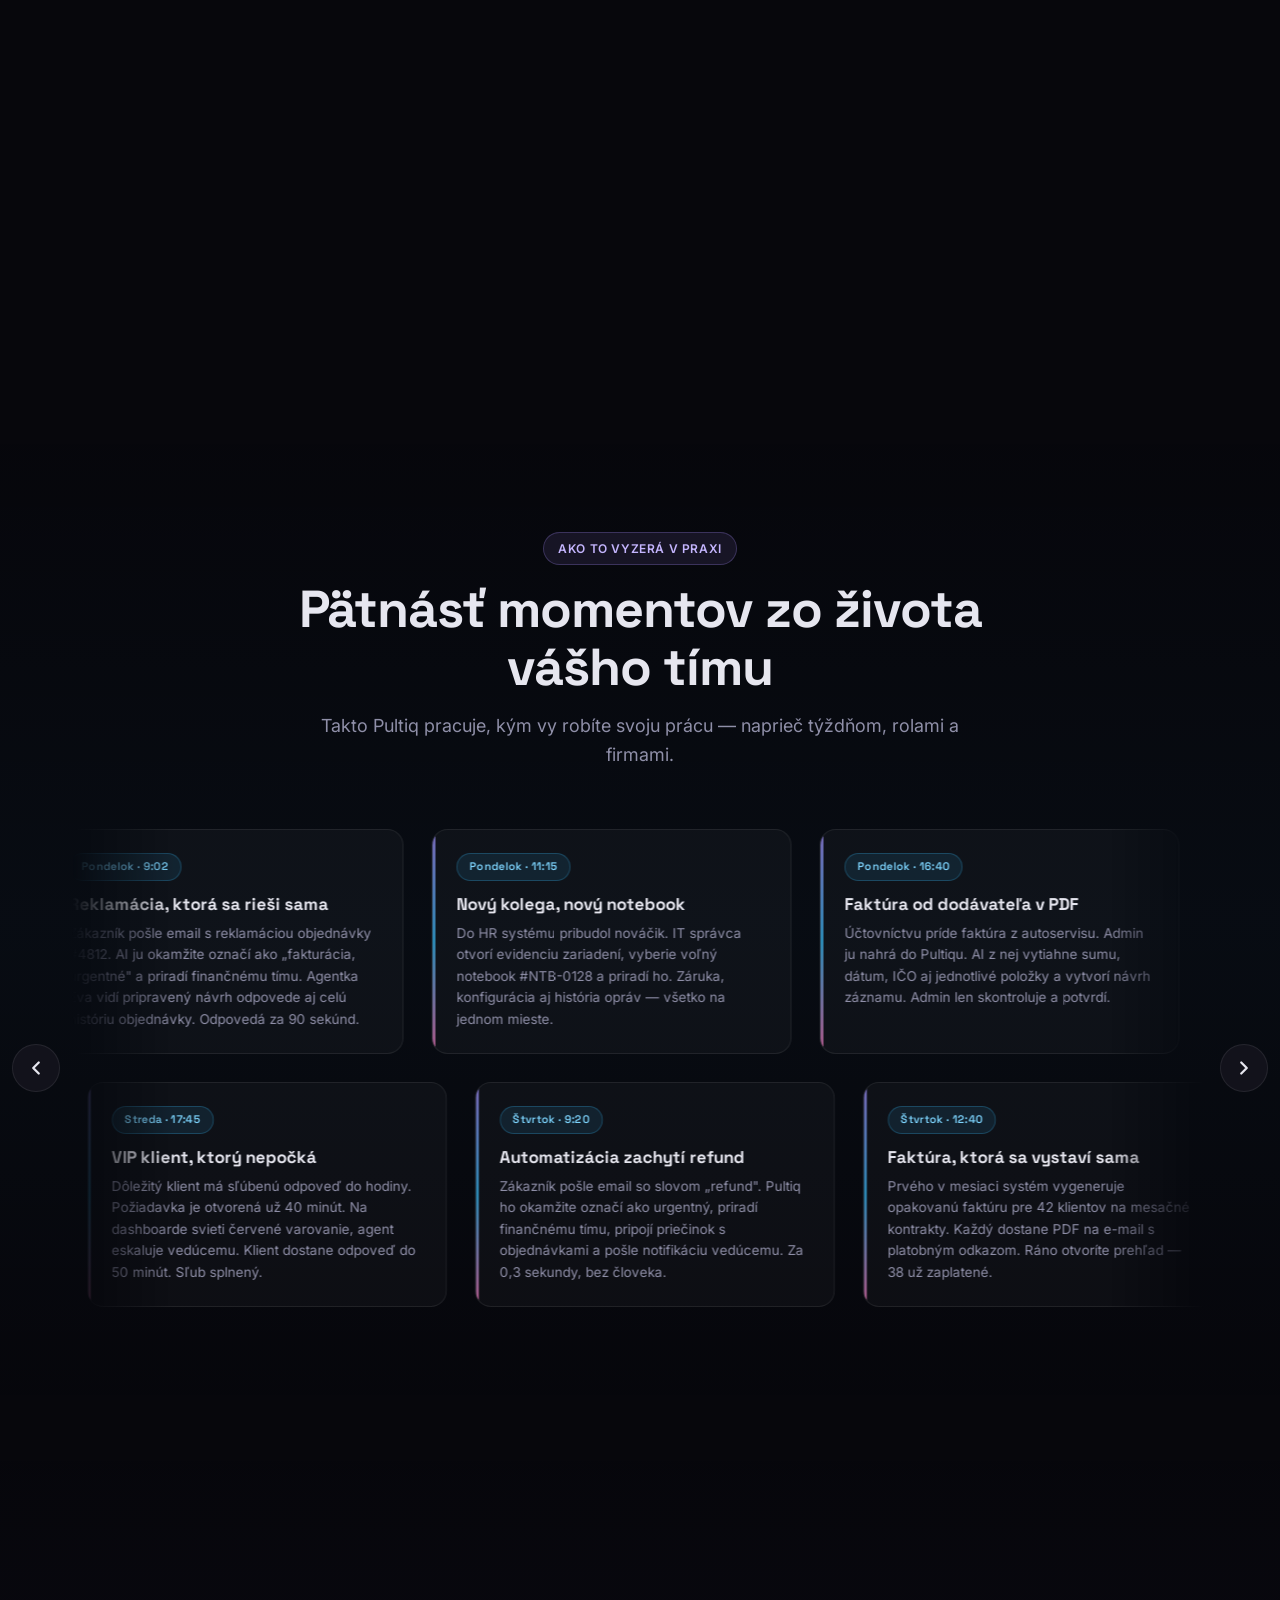
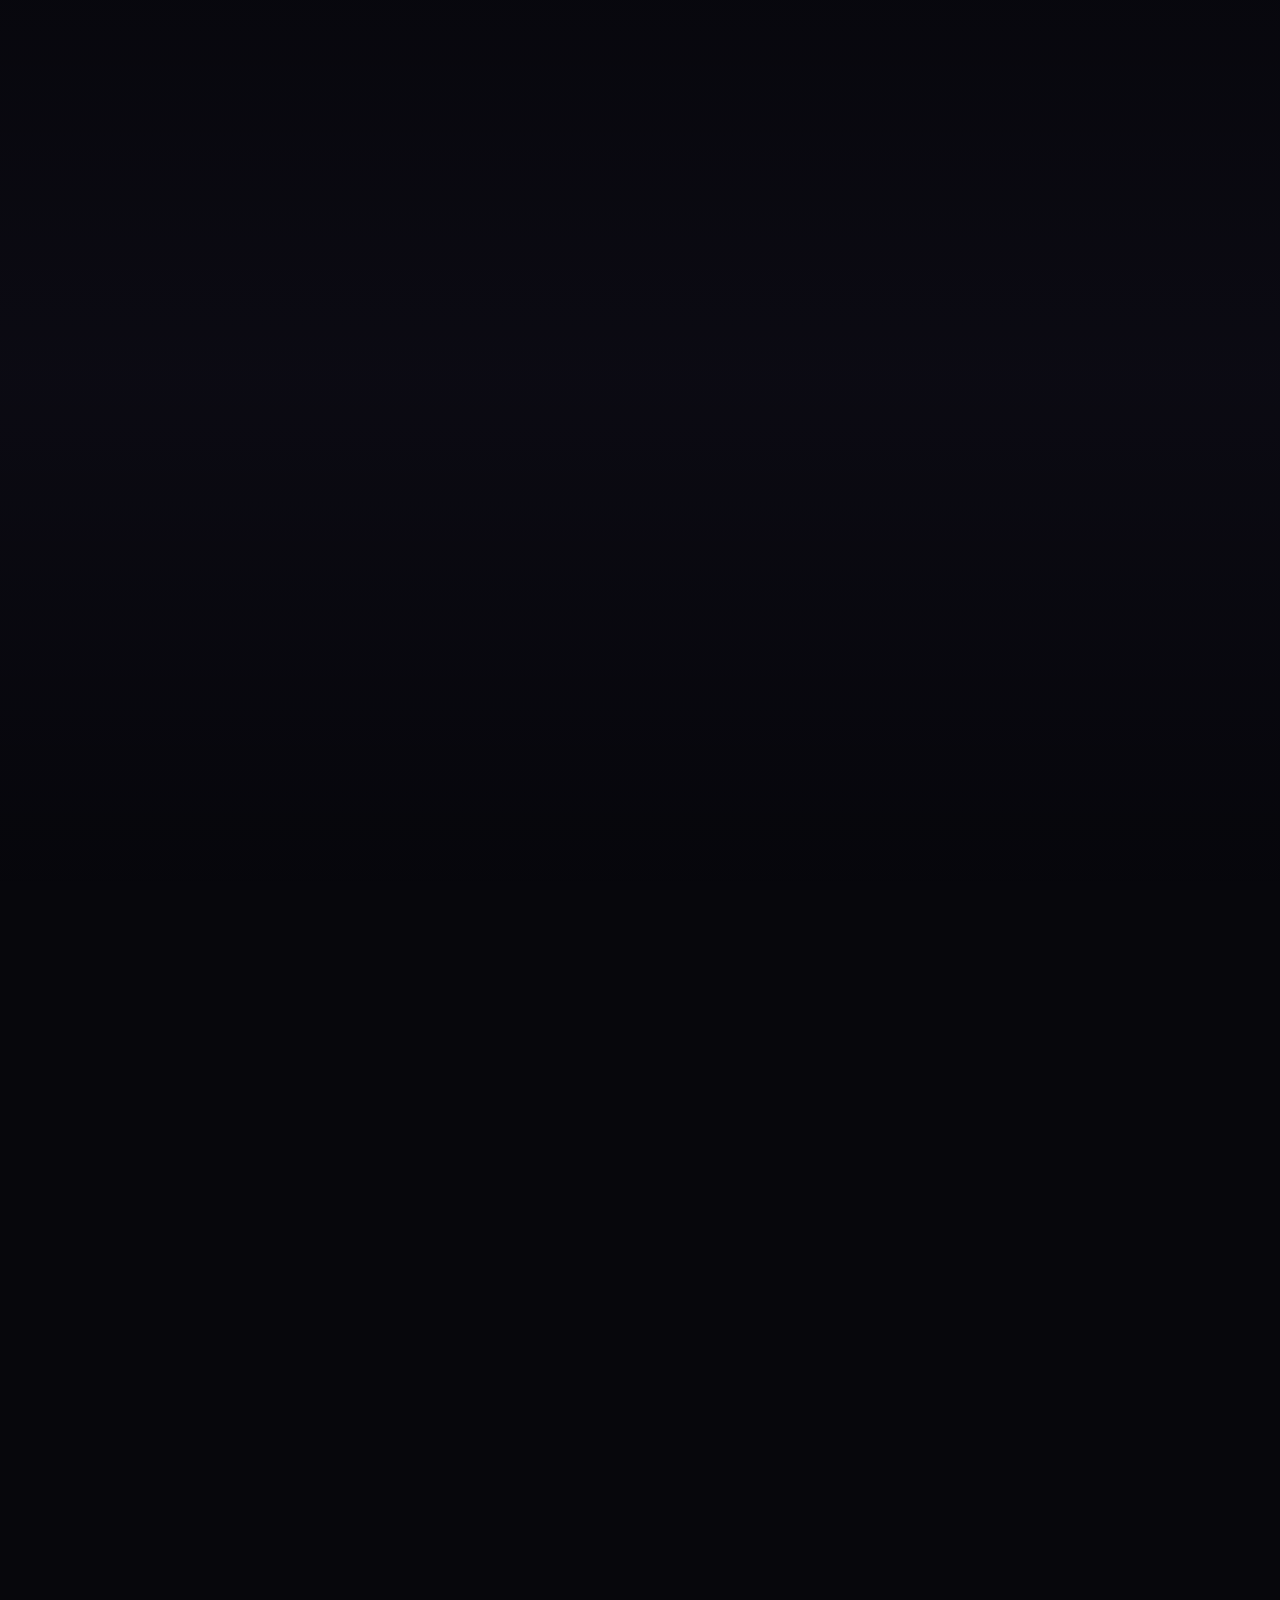
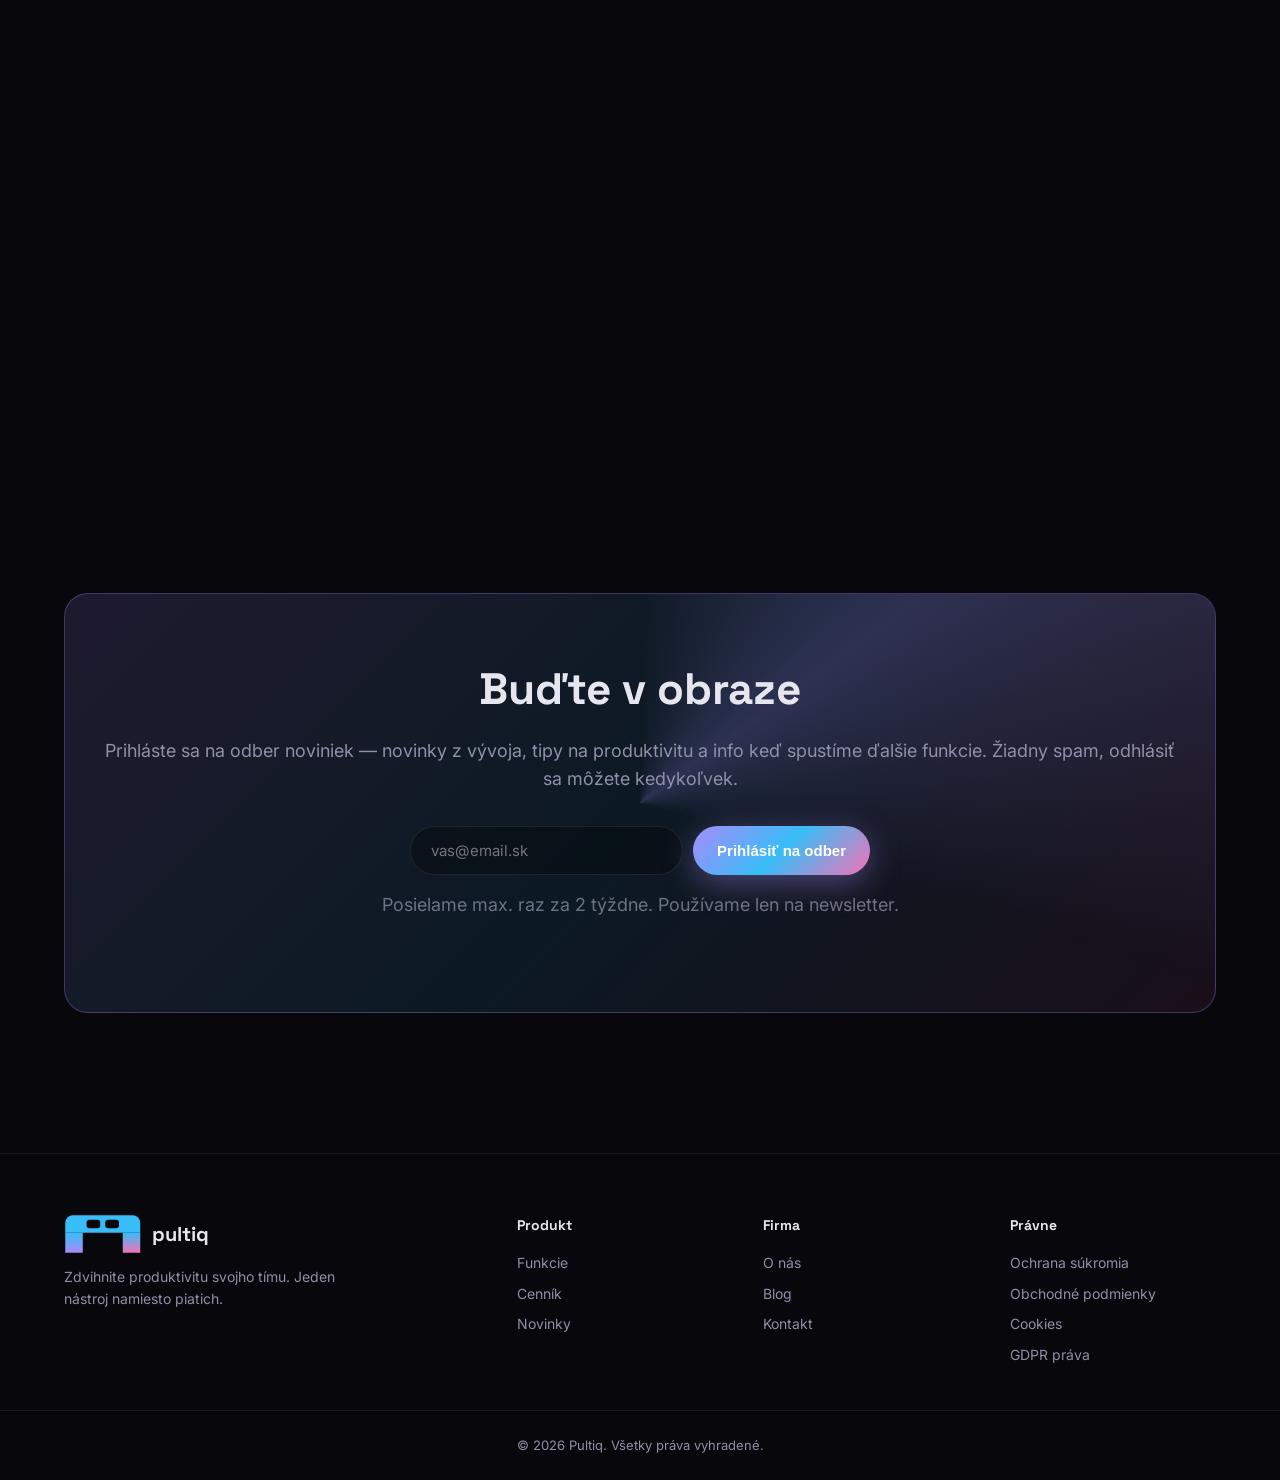
==== commit de814226: "New tabletop brand logo" ====
--- a/www.pultiq.tech/index.html
+++ b/www.pultiq.tech/index.html
@@ -230,10 +230,16 @@
   <div class="nav-inner">
     <a href="#" class="logo">
       <span class="logo-mark">
-        <svg viewBox="90 80 180 200" xmlns="http://www.w3.org/2000/svg">
-          <defs><linearGradient id="navG" x1="0%" y1="0%" x2="100%" y2="100%"><stop offset="0%" stop-color="#a78bfa"/><stop offset="33%" stop-color="#38bdf8"/><stop offset="66%" stop-color="#34d399"/><stop offset="100%" stop-color="#f472b6"/></linearGradient></defs>
-          <g transform="translate(30 30)" fill="url(#navG)" fill-rule="evenodd"><path d="M 70 60 L 120 60 A 50 50 0 0 1 120 160 L 95 160 L 95 240 L 70 240 Z M 95 85 L 120 85 A 25 25 0 0 1 120 135 L 95 135 Z"/></g>
-          <g transform="translate(330 30) scale(-1 1)" fill="url(#navG)" fill-rule="evenodd"><path d="M 70 60 L 120 60 A 50 50 0 0 1 120 160 L 95 160 L 95 240 L 70 240 Z M 95 85 L 120 85 A 25 25 0 0 1 120 135 L 95 135 Z"/></g>
+        <svg viewBox="25 45 310 160" xmlns="http://www.w3.org/2000/svg">
+          <defs>
+            <linearGradient id="navLL" x1="0%" y1="100%" x2="0%" y2="0%"><stop offset="0%" stop-color="#a78bfa"/><stop offset="100%" stop-color="#38bdf8"/></linearGradient>
+            <linearGradient id="navRL" x1="0%" y1="100%" x2="0%" y2="0%"><stop offset="0%" stop-color="#f472b6"/><stop offset="100%" stop-color="#38bdf8"/></linearGradient>
+          </defs>
+          <path d="M 30 120 L 30 80 A 30 30 0 0 1 60 50 L 300 50 A 30 30 0 0 1 330 80 L 330 120 Z" fill="#38bdf8"/>
+          <rect x="30" y="120" width="70" height="80" fill="url(#navLL)"/>
+          <rect x="260" y="120" width="70" height="80" fill="url(#navRL)"/>
+          <rect x="115" y="68" width="55" height="34" rx="12" fill="#07070c"/>
+          <rect x="190" y="68" width="55" height="34" rx="12" fill="#07070c"/>
         </svg>
       </span>
       <span>pultiq</span>
@@ -852,7 +858,7 @@
 <footer class="footer">
   <div class="container footer-inner">
     <div>
-      <div class="logo"><span class="logo-mark"><svg viewBox="90 80 180 200" xmlns="http://www.w3.org/2000/svg"><defs><linearGradient id="footG" x1="0%" y1="0%" x2="100%" y2="100%"><stop offset="0%" stop-color="#a78bfa"/><stop offset="33%" stop-color="#38bdf8"/><stop offset="66%" stop-color="#34d399"/><stop offset="100%" stop-color="#f472b6"/></linearGradient></defs><g transform="translate(30 30)" fill="url(#footG)" fill-rule="evenodd"><path d="M 70 60 L 120 60 A 50 50 0 0 1 120 160 L 95 160 L 95 240 L 70 240 Z M 95 85 L 120 85 A 25 25 0 0 1 120 135 L 95 135 Z"/></g><g transform="translate(330 30) scale(-1 1)" fill="url(#footG)" fill-rule="evenodd"><path d="M 70 60 L 120 60 A 50 50 0 0 1 120 160 L 95 160 L 95 240 L 70 240 Z M 95 85 L 120 85 A 25 25 0 0 1 120 135 L 95 135 Z"/></g></svg></span><span>pultiq</span></div>
+      <div class="logo"><span class="logo-mark"><svg viewBox="25 45 310 160" xmlns="http://www.w3.org/2000/svg"><defs><linearGradient id="ftLL" x1="0%" y1="100%" x2="0%" y2="0%"><stop offset="0%" stop-color="#a78bfa"/><stop offset="100%" stop-color="#38bdf8"/></linearGradient><linearGradient id="ftRL" x1="0%" y1="100%" x2="0%" y2="0%"><stop offset="0%" stop-color="#f472b6"/><stop offset="100%" stop-color="#38bdf8"/></linearGradient></defs><path d="M 30 120 L 30 80 A 30 30 0 0 1 60 50 L 300 50 A 30 30 0 0 1 330 80 L 330 120 Z" fill="#38bdf8"/><rect x="30" y="120" width="70" height="80" fill="url(#ftLL)"/><rect x="260" y="120" width="70" height="80" fill="url(#ftRL)"/><rect x="115" y="68" width="55" height="34" rx="12" fill="#07070c"/><rect x="190" y="68" width="55" height="34" rx="12" fill="#07070c"/></svg></span><span>pultiq</span></div>
       <p class="muted">Zdvihnite produktivitu svojho tímu. Jeden nástroj namiesto piatich.</p>
     </div>
     <div>
--- a/www.pultiq.tech/style.css
+++ b/www.pultiq.tech/style.css
@@ -230,8 +230,8 @@
   color:#c4b5fd;
   margin-left:4px;
 }
-.logo-mark{width:40px;height:40px;display:grid;place-items:center}
-.logo-mark svg{width:100%;height:100%;display:block}
+.logo-mark{height:40px;display:flex;align-items:center}
+.logo-mark svg{height:100%;width:auto;display:block}
 .nav-links{display:flex;gap:32px}
 .nav-links a{font-size:14px;color:var(--muted);transition:color .2s;position:relative}
 .nav-links a:hover{color:var(--text)}
